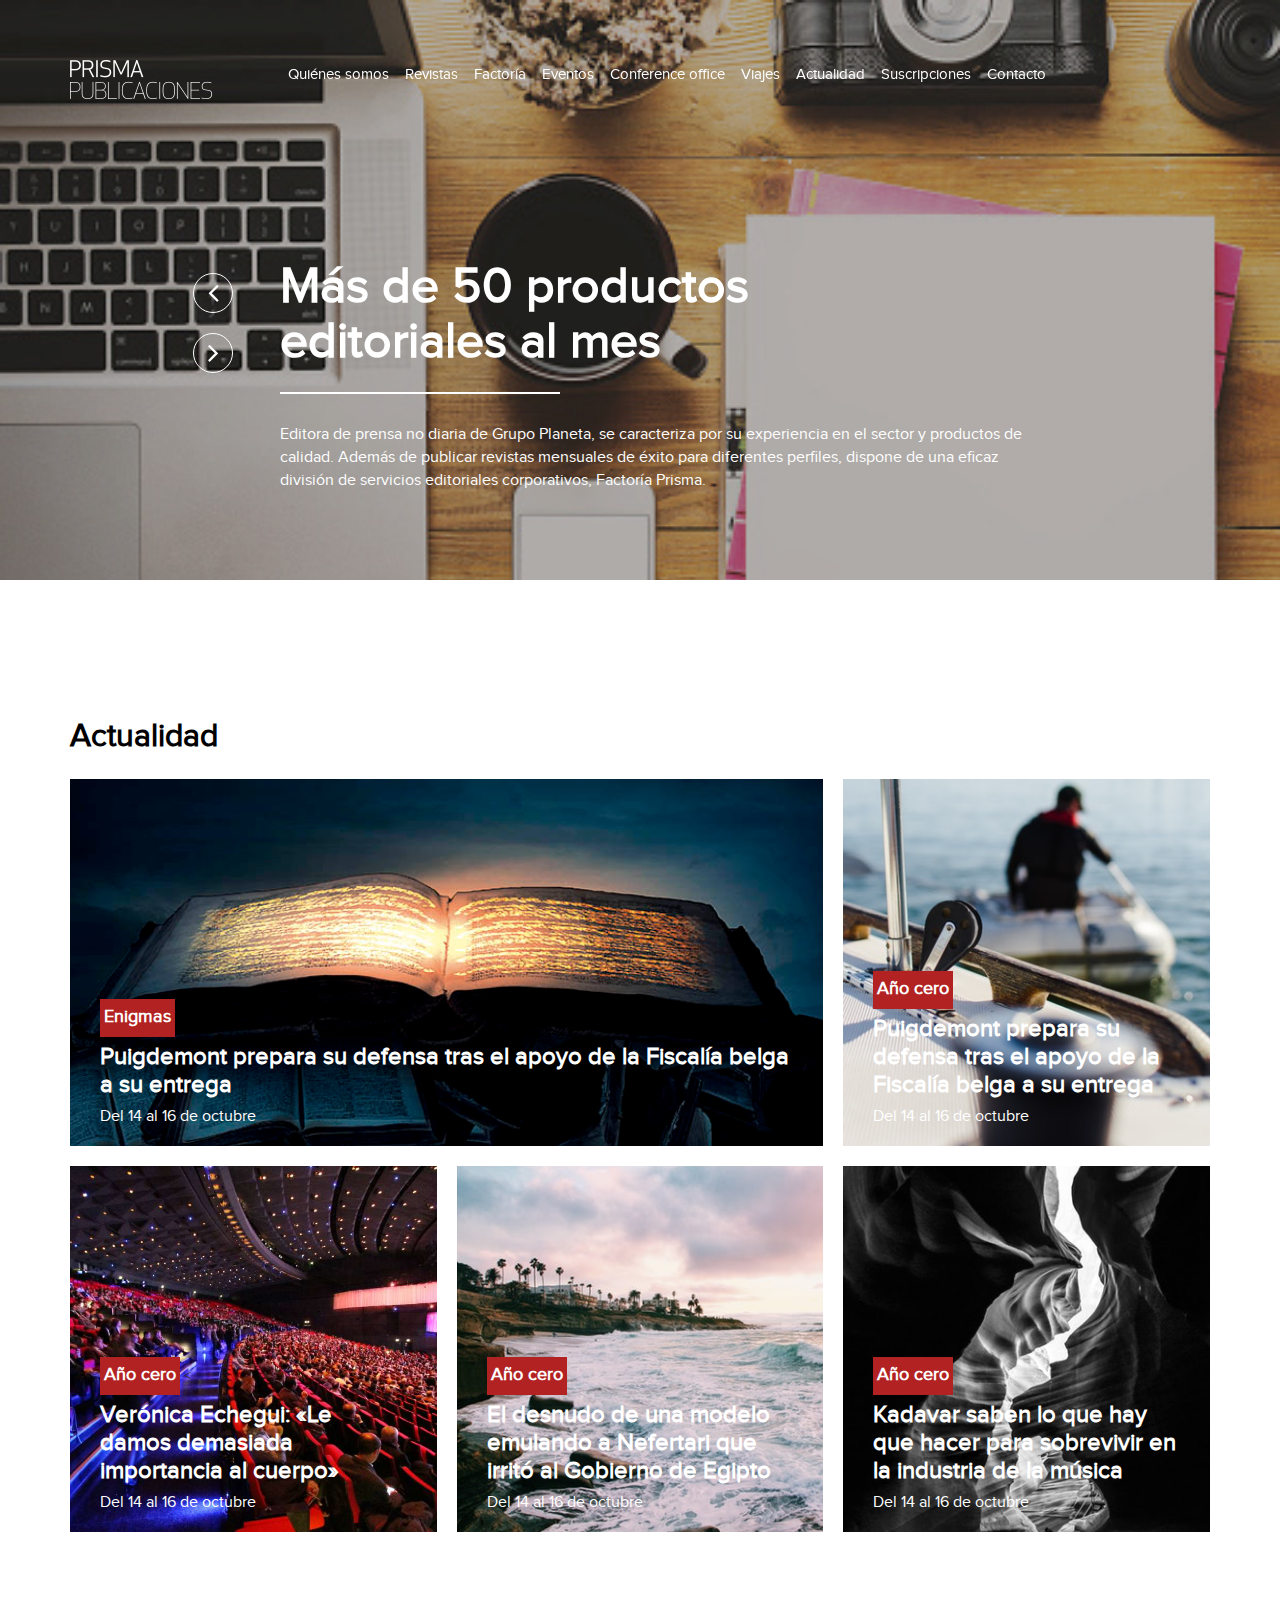
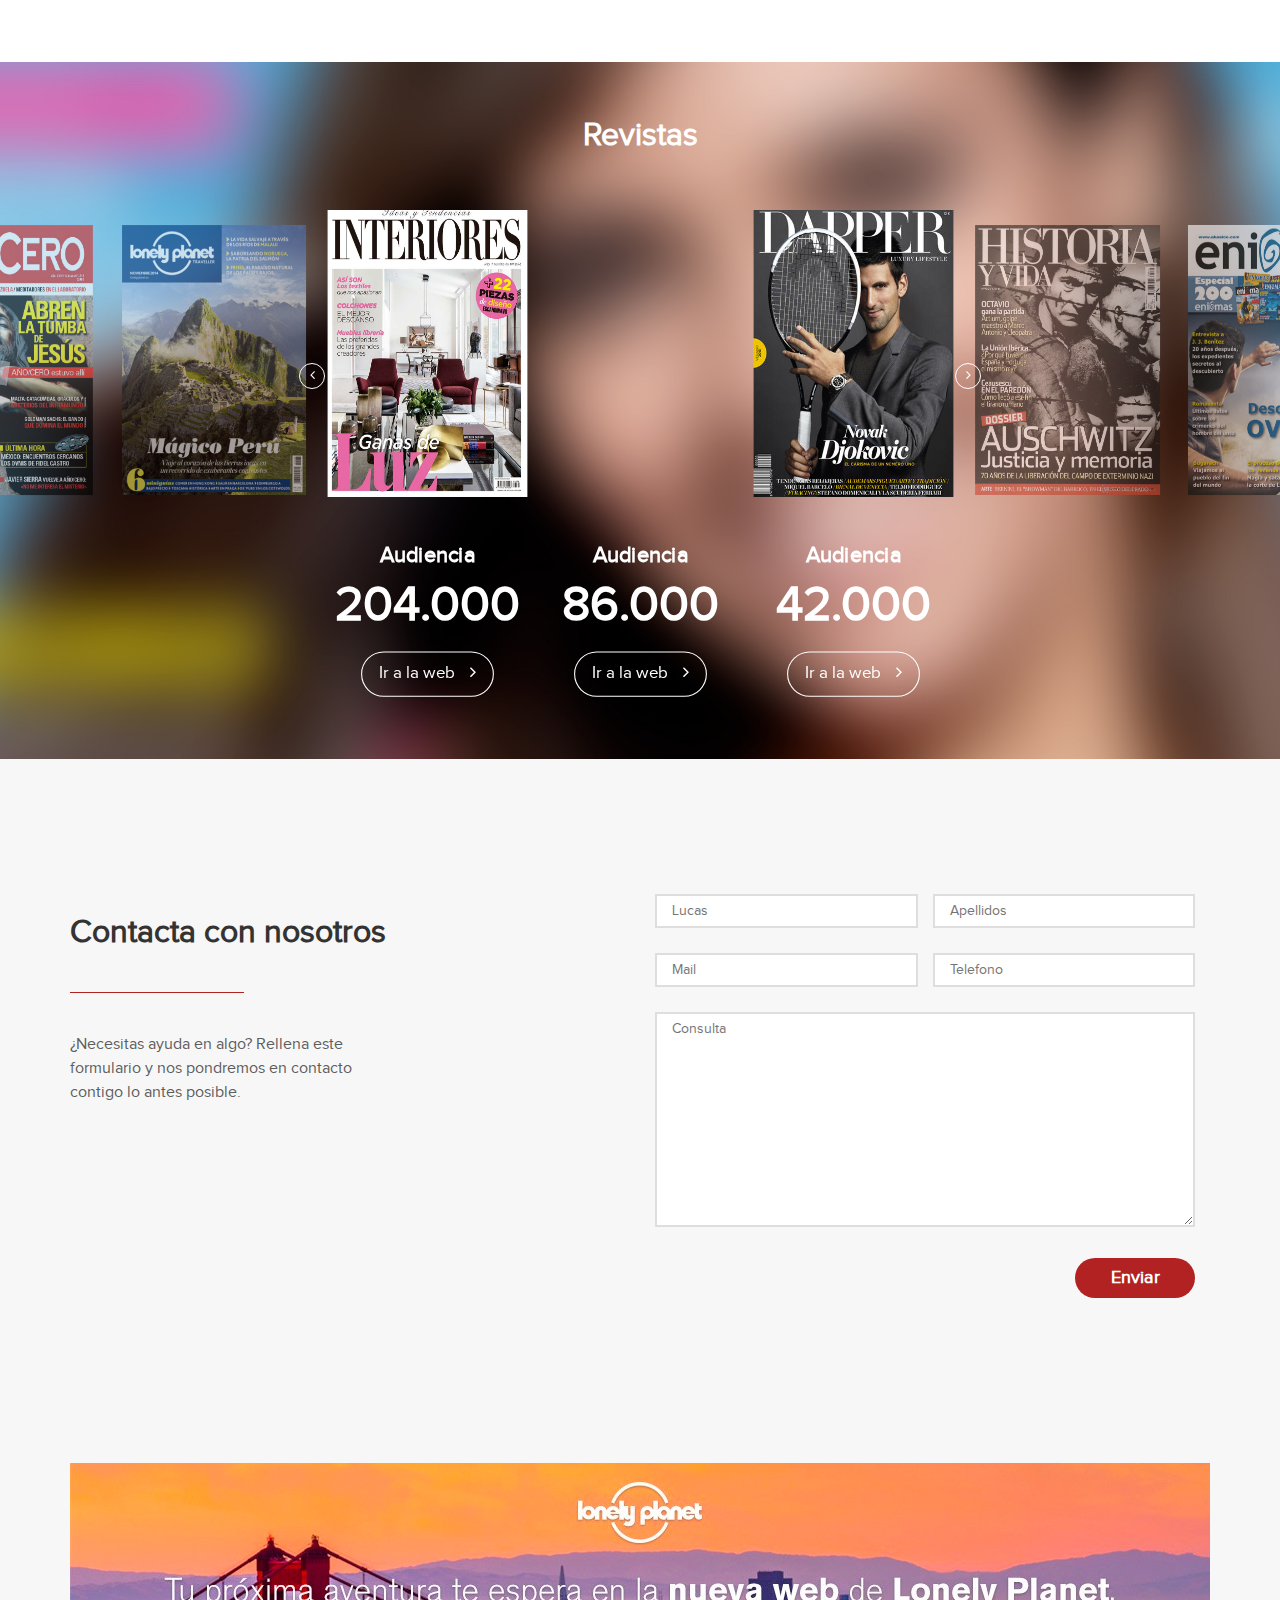
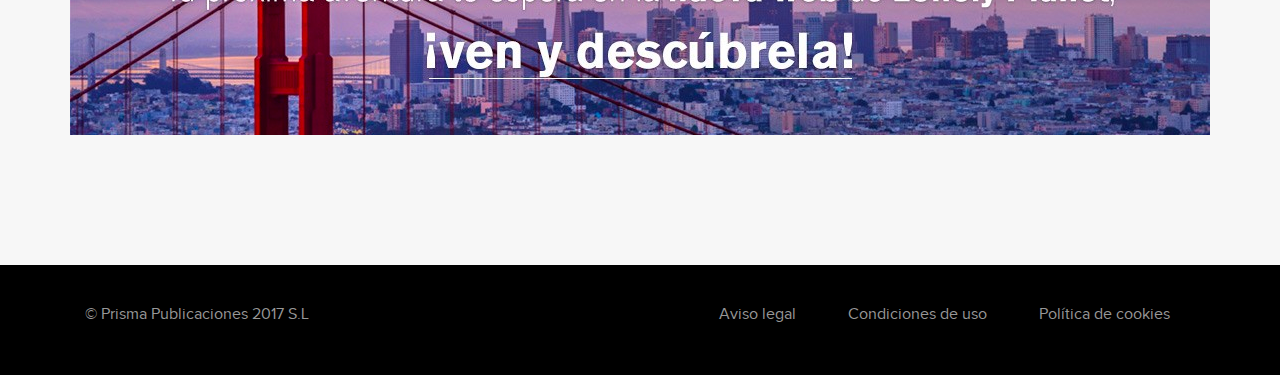
==== index.html @ 2d27e35c "github" ====
<!DOCTYPE html>
<html>
    <head>
        <meta charset="utf-8">
        <meta http-equiv="X-UA-Compatible" content="IE=edge">
        <meta name="viewport" content="width=device-width, initial-scale=1.0">
        <title>Prisma</title>
        <link rel="stylesheet" href="assets/css/bootstrap.css">
        <link rel="stylesheet" href="assets/css/bootstrap-theme.css">
        <link rel="stylesheet" href="assets/vendor/font-awesome/css/font-awesome.min.css">
        <link rel="stylesheet" href="assets/vendor/OwlCarousel/css/owl.theme.default.min.css">
        <link rel="stylesheet" href="assets/vendor/OwlCarousel/css/owl.carousel.min.css">
        <link rel="stylesheet" href="assets/css/style.css">
        <link rel="stylesheet" href="assets/css/custom.css">
        <link rel="stylesheet" href="assets/css/responsive.css">

        <script type="text/javascript" src="assets/js/jquery-3.2.1.min.js"></script>
        <script type="text/javascript" src="http://code.jquery.com/jquery-migrate-1.2.1.min.js"></script>
        <script type="text/javascript" src="assets/js/bootstrap.min.js"></script>
        <script type="text/javascript" src="assets/vendor/OwlCarousel/js/owl.carousel.min.js"></script>
        <script type="text/javascript" src="assets/js/custom.js"></script>
    </head>
    <body>
        <!-- MAIN CONTENT -->
        <div id="main">
            <div class="header header-home">
                <div class="container">
                    <div class="row">
                        <div class="col-sm-12 col-md-2 brand">
                            <a href="#"><img src="assets/images/logo.png"></a>
                            <div class="navbar-header">
                                <button type="button" class="navbar-toggle collapsed" data-toggle="collapse" data-target="#main-menu"  aria-expanded="false">
                                    <span class="icon-bar"></span>
                                    <span class="icon-bar"></span>
                                    <span class="icon-bar"></span>
                                </button>
                            </div>
                            <div class="clear"></div>
                        </div>
                        <div class="col-sm-12 col-md-9 main-menu">
                            <div class="collapse navbar-collapse" id="main-menu">
                                <ul class="nav navbar-nav">
                                    <li><a href="quienes.html">Quiénes somos</a></li>
                                    <li><a href="revistas.html">Revistas</a></li>
                                    <li><a href="factoria.html">Factoría</a></li>
                                    <li><a href="eventos.html">Eventos</a></li>
                                    <li><a href="conference.html">Conference office</a></li>
                                    <li><a href="viajes.html">Viajes</a></li>
                                    <li><a href="actualidad.html">Actualidad</a></li>
                                    <li><a href="suscripciones.html">Suscripciones</a></li>
                                    <li><a href="contacto.html">Contacto</a></li>                           
                                </ul>
                            </div>
                        </div>
                    </div>
                </div>

                <!-- // Slider Banner Home \\ -->
                <div class="slider-home owl-carousel owl-theme">
                    <div class="item">
                        <div class="sld-ctn" style="background: url('assets/images/home-bg.jpg'); background-size: cover;">
                            <div class="container">
                                <div class="sld-info col-sm-8 col-sm-offset-2 col-xs-10 col-xs-offset-2">
                                    <h1>Más de 50 productos<br />
                                        editoriales al mes</h1>
                                    <p>Editora de prensa no diaria de Grupo Planeta, se caracteriza por su experiencia en el sector y productos de calidad.  Además de publicar revistas mensuales de éxito para diferentes perfiles, dispone de una eficaz división de servicios editoriales corporativos, Factoría Prisma.</p>
                                </div>
                            </div>
                        </div>
                    </div>
                    <div class="item">
                        <div class="sld-ctn" style="background: url('assets/images/home-bg.jpg'); background-size: cover;">
                            <div class="container">
                                <div class="sld-info col-sm-8 col-sm-offset-2 col-xs-10 col-xs-offset-2">
                                    <h1>Más de 50 productos<br />
                                        editoriales al mes</h1>
                                    <p>Editora de prensa no diaria de Grupo Planeta, se caracteriza por su experiencia en el sector y productos de calidad.  Además de publicar revistas mensuales de éxito para diferentes perfiles, dispone de una eficaz división de servicios editoriales corporativos, Factoría Prisma.</p>
                                </div>
                            </div>
                        </div>
                    </div>
                </div>
                <!-- // Slider Carousel \\ -->

            </div>

            <div class="wrap home-temp">
                <!--// POST LIST \\-->
                <div class="post-new-section">
                    <div class="container">
                        <h3 class="title">Actualidad</h3>
                        <div class="post-lists row">
                            <div class="post-item item-first col-sm-8 col-xs-12">
                                <div class="post-bg" style="background-image: url('assets/images/home-new-01.png');">
                                    <div class="post-entry">
                                        <a href="#" class="p-cat">Enigmas</a>
                                        <a href="#" class="p-title">Puigdemont prepara su defensa tras el apoyo de la Fiscalía belga a su entrega</a>
                                        <p class="p-date">Del 14 al 16 de octubre</p>
                                    </div>
                                </div>
                            </div>
                            <div class="post-item col-sm-4 col-xs-12">
                                <div class="post-bg imgResize-1-1" style="background-image: url('assets/images/home-new-02.png');">
                                    <div class="post-entry">
                                        <a href="#" class="p-cat">Año cero</a>
                                        <a href="#" class="p-title">Puigdemont prepara su defensa tras el apoyo de la Fiscalía belga a su entrega</a>
                                        <p class="p-date">Del 14 al 16 de octubre</p>
                                    </div>
                                </div>
                            </div>
                            <div class="post-item col-sm-4 col-xs-12">
                                <div class="post-bg imgResize-1-1" style="background-image: url('assets/images/home-new-03.png');">
                                    <div class="post-entry">
                                        <a href="#" class="p-cat">Año cero</a>
                                        <<a href="#" class="p-title">Verónica Echegui: «Le damos demasiada importancia al cuerpo»</a>
                                        <p class="p-date">Del 14 al 16 de octubre</p>
                                    </div>
                                </div>
                            </div>
                            <div class="post-item col-sm-4 col-xs-12">
                                <div class="post-bg imgResize-1-1" style="background-image: url('assets/images/home-new-04.png');">
                                    <div class="post-entry">
                                        <a href="#" class="p-cat">Año cero</a>
                                        <a href="#" class="p-title">El desnudo de una modelo emulando a Nefertari que irritó al Gobierno de Egipto</a>
                                        <p class="p-date">Del 14 al 16 de octubre</p>
                                    </div>
                                </div>
                            </div>
                            <div class="post-item col-sm-4 col-xs-12">
                                <div class="post-bg imgResize-1-1" style="background-image: url('assets/images/home-new-05.png');">
                                    <div class="post-entry">
                                        <a href="#" class="p-cat">Año cero</a>
                                        <a href="#" class="p-title">Kadavar saben lo que hay que hacer para sobrevivir en la industria de la música</a>
                                        <p class="p-date">Del 14 al 16 de octubre</p>
                                    </div>
                                </div>
                            </div>
                        </div>
                    </div>
                </div>
                <!--// POST LIST \\-->

                <!--// JOURNALS SLIDER \\-->
                <div class="journals-section container-fluid">
                    <h3 class="title text-center">Revistas</h3>

                    <div class="row">
                        <!-- // Slider Carousel \\ -->
                        <div class="journals-slider owl-carousel owl-theme">
                            <div class="item">
                                <div class="item-box">
                                    <div class="journals-img">
                                        <img src="assets/images/journals-sl01.png" class="img-responsive" alt="" />
                                    </div>
                                    <div class="journals-info text-center">
                                        <p class="jo-name">Audiencia</p>
                                        <p class="jo-number">86.000</p>
                                        <a href="#" class="btn-round">Ir a la web <i class="fa fa-angle-right" aria-hidden="true"></i></a>
                                    </div>
                                </div>
                            </div>
                            <div class="item">
                                <div class="item-box">
                                    <div class="journals-img">
                                        <img src="assets/images/journals-sl02.png" class="img-responsive" alt="" />
                                    </div>
                                    <div class="journals-info text-center">
                                        <p class="jo-name">Audiencia</p>
                                        <p class="jo-number">42.000</p>
                                        <a href="#" class="btn-round">Ir a la web <i class="fa fa-angle-right" aria-hidden="true"></i></a>
                                    </div>
                                </div>
                            </div>
                            <div class="item">
                                <div class="item-box">
                                    <div class="journals-img">
                                        <img src="assets/images/journals-sl03.png" class="img-responsive" alt="" />
                                    </div>
                                    <div class="journals-info text-center">
                                        <p class="jo-name">Audiencia</p>
                                        <p class="jo-number">204.000</p>
                                        <a href="#" class="btn-round">Ir a la web <i class="fa fa-angle-right" aria-hidden="true"></i></a>
                                    </div>
                                </div>
                            </div>
                            <div class="item">
                                <div class="item-box">
                                    <div class="journals-img">
                                        <img src="assets/images/journals-sl04.png" class="img-responsive" alt="" />
                                    </div>
                                    <div class="journals-info text-center">
                                        <p class="jo-name">Audiencia</p>
                                        <p class="jo-number">84.000</p>
                                        <a href="#" class="btn-round">Ir a la web <i class="fa fa-angle-right" aria-hidden="true"></i></a>
                                    </div>
                                </div>
                            </div>
                            <div class="item">
                                <div class="item-box">
                                    <div class="journals-img">
                                        <img src="assets/images/journals-sl05.png" class="img-responsive" alt="" />
                                    </div>
                                    <div class="journals-info text-center">
                                        <p class="jo-name">Audiencia</p>
                                        <p class="jo-number">22.030</p>
                                        <a href="#" class="btn-round">Ir a la web <i class="fa fa-angle-right" aria-hidden="true"></i></a>
                                    </div>
                                </div>
                            </div>
                            <div class="item">
                                <div class="item-box">
                                    <div class="journals-img">
                                        <img src="assets/images/journals-sl06.png" class="img-responsive" alt="" />
                                    </div>
                                    <div class="journals-info text-center">
                                        <p class="jo-name">Audiencia</p>
                                        <p class="jo-number">204.000</p>
                                        <a href="#" class="btn-round">Ir a la web <i class="fa fa-angle-right" aria-hidden="true"></i></a>
                                    </div>
                                </div>
                            </div>
                            <div class="item">
                                <div class="item-box">
                                    <div class="journals-img">
                                        <img src="assets/images/journals-sl07.png" class="img-responsive" alt="" />
                                    </div>
                                    <div class="journals-info text-center">
                                        <p class="jo-name">Audiencia</p>
                                        <p class="jo-number">204.000</p>
                                        <a href="#" class="btn-round">Ir a la web <i class="fa fa-angle-right" aria-hidden="true"></i></a>
                                    </div>
                                </div>
                            </div>
                        </div>
                        <!-- // Slider Carousel \\ -->
                    </div>

                </div>
            </div>

            <div class="footer">
                <div class="container">
                    <div class="row">
                        <div class="col-md-6 footer-content">
                            <h1>Contacta con nosotros</h1>
                            <p>¿Necesitas ayuda en algo? Rellena este formulario y nos pondremos en contacto contigo lo antes posible.</p>
                        </div>
                        <div class="col-md-6 footer-form">
                            <form>
                                <div class="row">
                                    <div class="col-xs-12 col-md-6">
                                        <input type="text" placeholder="Lucas" value="">
                                    </div>
                                    <div class="col-xs-12 col-md-6">
                                        <input type="text" placeholder="Apellidos" value="">
                                    </div>
                                    <div class="col-xs-12 col-md-6">
                                        <input type="text" placeholder="Mail" value="">
                                    </div>
                                    <div class="col-xs-12 col-md-6">
                                        <input type="text" placeholder="Telefono" value="">
                                    </div>
                                    <div class="col-xs-12">
                                        <textarea placeholder="Consulta"></textarea>
                                    </div>
                                    <input type="submit" value="Enviar" />
                                </div>
                            </form>
                        </div>
                        <div class="col-xs-12 ads">
                            <img src="assets/images/footer-ads.png" alt="">
                        </div>
                    </div>
                </div>
                <div class="container-fluid footer-text">
                    <div class="container">
                        <div>
                            <div class="col-md-6 col-md-push-6 footer-link">
                                <ul>
                                    <li><a href="#">Aviso legal</a></li>       
                                    <li><a href="#">Condiciones de uso</a></li>   
                                    <li><a href="#">Política de cookies</a></li>
                                </ul>
                            </div>
                            <div class="col-md-6 col-md-pull-6 copyright">
                                <p>© Prisma Publicaciones 2017 S.L </p>
                            </div>
                        </div>
                    </div>
                </div>
            </div>
        </div>
    </body>
</html>
---- assets/css/style.css ----
@font-face {
    font-family: 'proxima_novaregular';
    src: url('../fonts/ProximaNova/proximanova-regular-webfont.eot');
    src: url('../fonts/ProximaNova/proximanova-regular-webfont.eot?#iefix') format('embedded-opentype'),
         url('../fonts/ProximaNova/proximanova-regular-webfont.woff2') format('woff2'),
         url('../fonts/ProximaNova/proximanova-regular-webfont.woff') format('woff'),
         url('../fonts/ProximaNova/proximanova-regular-webfont.ttf') format('truetype'),
         url('../fonts/ProximaNova/proximanova-regular-webfont.svg#proxima_novaregular') format('svg');
    font-weight: normal;
    font-style: normal;
}

body {
    font-family: "proxima_novaregular"; 
}
.clear {
    clear: both;
}


/*** HEADER ***/
.header {
    height: 580px;
    padding-top: 60px;
}

.header .brand a {
    float: left;
}
.header .navbar-header {
    float: right;
    margin-top: -10px;
}
.header .navbar-nav li {
    font-size: 15px;
    line-height: 19px;
}

.header .navbar-nav li a {
    text-shadow: none;
    margin: 5px 8px;
    padding: 0;
    color: #FFFFFF;
}

.navbar-toggle .icon-bar {
    display: block;
    width: 35px;
    height: 2px;
    border-radius: 1px;
    background: #fff;
}

.navbar-toggle .icon-bar:nth-child(2) {
    width: 30px;
} 

.navbar-toggle .icon-bar + .icon-bar {
    margin-top: 10px;
}

.header .navbar-nav li a:hover, .header .navbar-nav li.active a {
    background: none;
    border-bottom: 3px solid #ffffff;
}
.header .page-title h1 {
    color: #FFFFFF; 
    font-size: 50px;    
    font-weight: bold;  
    line-height: 84px;
    margin-top: 200px;
}

.main-contain {
    margin-bottom: 200px;
    background: #fff;
}
.page-intro {
    margin-top: -170px;
    background: #fff;
    padding-top: 80px;
}

.page-body .section-content h2 {
    color: #000000; 
    font-size: 32px;    
    font-weight: bold;  
    line-height: 38px;
}

.page-body .section-content {
    width: 400px;
    padding-top: 160px;
    margin-left: 100px;
}

.page-body .section-content.section-left {
    float: right;
    margin-right: 100px;
}

.page-body .section-content h2:after {
    display: block;
    content:"";
    width: 175px;
    height: 2px;
    background: #B22222;
    margin: 30px 0;
}

.page-body .section-content p {
    color: #5D5D5D; 
    font-size: 16px;    
    line-height: 24px;
}

.page-body .section-content a {
    height: 40px;   
    width: 125px;   
    border-radius: 20px;    
    background-color: #B22222;
    display: block;
    text-align: center;
    color: #FFFFFF; 
    font-size: 18px;    
    font-weight: bold;  
    line-height: 22px;
    padding: 10px;
    margin-top: 40px;
}

.hightline {
    color: #000000; 
    font-size: 22px;    
    font-weight: bold;  
    line-height: 30px;
}

.hightline:after {
    display: block;
    content: "";
    width: 270px;
    height: 2px;
    background: #B22222;
    margin-top: 40px;
}

.plan {
    color: #5D5D5D; 
    font-size: 16px;    
    line-height: 24px;
}


/*** QUIENES PAGE ***/

.quienes-temp .page-body .section-image img{
    width: 100%;
    height: 600px;
}

.quienes-temp .somos > .row {
    background-color: #F7F7F7;
}

.quienes-temp .somos h1 {
    margin-bottom: 40px;
    margin-top: 100px;
}

.quienes-temp .somos .somos-item {
    margin-bottom: 20px;
}

.quienes-temp .somos .somos-item img {
    width: 280px;
    height: 280px;
    object-fit: cover;
    display: block;
    margin: 0 auto;
}

.quienes-temp .somos .somos-item .item-content {
    width: 95%;
    background: #fff;
    margin-top: -50px;
    position: relative;
    z-index: 1;
    padding: 15px 20px;
}

.quienes-temp .somos .somos-item .item-name {
    font-size: 18px;    
    font-weight: bold;  
    line-height: 32px;
}

.quienes-temp .somos .somos-item .item-name:after {
    display: block;
    content: "";
    width: 50px;
    height: 2px;
    background: #B22222;
    margin: 15px 0;
}

.quienes-temp .contact {
    padding-bottom: 120px;
}

.quienes-temp .contact h1 {
    margin-bottom: 40px;
    margin-top: 100px;
}

.quienes-temp .contact #map iframe {
    width: 100% !important;
    height: 490px !important;
    object-fit: over;
}

.quienes-temp .contact .contact-content {
    width: 350px;
    margin-top: 40px;
    font-size: 22px;    
    line-height: 26px;
}

.quienes-temp .contact .contact-content i {
    font-size: 27px;
    width: 22px;
    height: 28px;
    color: #B22222;
    position: absolute;
    left: 22px;
}

.quienes-temp .contact .contact-content p {
    margin-left: 28px;
}


/*** REVISTAS PAGE ***/
.revistas-temp .section-item {
    height: 530px;
}

.revistas-temp .page-body {
    padding-bottom: 120px;
}
.revistas-temp .section-image img {
    width: 70%;
    height: auto;
    -ms-transform: rotate(-6deg); /* IE 9 */
    -webkit-transform: rotate(-6deg); /* Safari 3-8 */
    transform: rotate(-6deg);
    float: right;
    margin-right: 100px;
    margin-top: -20px;
}
.revistas-temp .first .section-image img {
    margin-top: 65px;
}
.revistas-temp .color-block {
    background-color: #F7F7F7;
}
.revistas-temp .color-block .section-item .section-image img {
    -ms-transform: rotate(6deg); /* IE 9 */
    -webkit-transform: rotate(6deg); /* Safari 3-8 */
    transform: rotate(6deg);
    float: left;
    margin-left: 100px;
    margin-top: -20px;
}
.revistas-temp .page-body .section-content {
    padding-top: 100px;
    margin-left: 80px;
}
.revistas-temp .page-body .section-content.section-left {
    margin-right: 30px;
}

/*** FACTORIA *****/
.factoria-temp .plan p {
    margin-bottom: 45px;
}

.factoria-temp .plan h3 {
    color: #000000; 
    font-size: 16px;    
    font-weight: bold;  
    line-height: 24px;
}

.factoria-temp .page-content {
    background-color: #F7F7F7;
    padding-bottom: 50px;
    margin-top: 50px;
}

.factoria-temp .page-content .page-body h2 {
    color: #000000; 
    font-size: 32px;    
    font-weight: bold;  
    line-height: 38px;
    width: 500px;
}

.main-contain .logo-item > div {
    margin-bottom: 30px;
}

.main-contain .logo-item div div {
    background: #fff;
    height: 100%;
    text-align: center;
}

.helper {
    display: inline-block;
    height: 100%;
    vertical-align: middle;
}
.main-contain .logo-item img {
    width: 70%;
    vertical-align: middle;
}

.factoria-temp .actualidad {
    padding-top: 50px;
}

.factoria-temp .actualidad h2 {
    margin: 0 0 20px 10px;
}

.factoria-content h1 {
    color: #000000; 
    font-size: 32px;    
    font-weight: bold;  
    line-height: 38px;
}

.factoria-content p {
    margin: 30px 0;
    color: #5D5D5D; 
    font-size: 16px;    
    line-height: 24px;
}

.factoria-content p span {
    display: block;
    color: #000000;
    font-size: 16px;    
    font-weight: bold;  
    line-height: 24px;
    padding-bottom: 10px;
}
.factoria-content ul li {
    color: #5D5D5D; 
    font-size: 16px;    
    line-height: 24px;
}
.factoria-content img {
    width: 100%;
}
.factoria-temp .post-new-section {
    padding-bottom: 0;
}
/*** FOOTER ***/
.footer {
    padding-top: 135px;
    background-color: #F7F7F7;
}

.home-temp .footer {
    margin-top: 0;
}

.footer-content h1 {
    font-size: 32px;    
    font-weight: bold;  
    line-height: 38px;
}

.footer-content h1:after {
    content: "";
    display: block;
    margin: 40px 0;
    height: 1px;    
    width: 174px;   
    background: #B22222;
}

.footer-content p {
    width: 330px;
    color: #5D5D5D;   
    font-size: 16px;    
    line-height: 24px;
}

.footer-form div div:nth-child(2n) {
    padding-left: 0;
    padding-right: 30px;
}

.footer-form div div:nth-child(5) {
    padding-right: 30px;
}

.footer-form input {
    width: 100%;
    padding: 5px 15px;
    margin-bottom: 25px;
    border: 2px solid #DEDEDE;
}

.footer-form textarea {
    width: 100%;
    padding: 5px 15px;
    margin-bottom: 25px;
    height: 215px;
    border: 2px solid #DEDEDE;
}

.footer-form input:focus, .footer-form textarea:focus {
    outline: none !important;
    border: 2px solid #B22222;
}

.footer-form input[type="submit"] {
    height: 40px;   
    width: 120px;   
    border-radius: 20px;    
    background-color: #B22222;
    color: #FFFFFF;     
    font-size: 18px;    
    font-weight: bold;  
    line-height: 22px;  
    text-align: center;
    border: none;
    float: right;
    margin-right: 30px;
}

.footer .ads {
    margin-top: 140px;
    margin-bottom: 130px;
}

.footer .ads img {
    width: 100%;
    height: auto;
}

.footer-text {
    background-color: #000000;
    padding: 40px 0;
}

.footer-text .copyright {
    color: #979797;   
    font-size: 16px;    
    line-height: 19px;
}

.footer-link ul li {
    display: inline-block;
    list-style-type: none;
}

.footer-link ul li a {
    color: #979797; 
    font-size: 16px;    
    line-height: 19px;
    padding: 0 24px;
}
---- assets/css/custom.css ----
a {
    -webkit-transition: ease 0.4s all;
    -moz-transition: ease 0.4s all;
    -ms-transition: ease 0.4s all;
    -o-transition: ease 0.4s all;
    transition: ease 0.4s all;
}
a:hover {
    text-decoration: none;
}
.btn-round {
    color: #fff;
    font-size: 16px;
    line-height: 20px;
    padding: 10px 15px;
    border: 1px solid #fff;
    border-radius: 25px;
    display: inline-block;
    margin-bottom: 10px;
    -webkit-transition: ease 0.4s all;
    -moz-transition: ease 0.4s all;
    -ms-transition: ease 0.4s all;
    -o-transition: ease 0.4s all;
    transition: ease 0.4s all;
}
.btn-round i {
    padding-left: 10px;
}
.btn-round:hover {
    background-color: #fff;
    color: #000;
    text-decoration: none;
}
.btn-round.red {
    background-color: #b22222;
    border-color: #b22222;
    color: #fff;
}
.btn-round.red:hover {
    opacity: 0.8
}

.flex-center-colum {
    display: flex;
    align-items: center;
    justify-content: center;
}
.flex-left-center-colum {
    display: flex;
    align-items: center;
}
.flex-right-center-colum {
    display: flex;
    align-items: center;
    justify-content: flex-end;
}
.flex-top-center-colum {
    display: flex;
    align-items: flex-start;
    justify-content: center;
}
.flex-wrap-center-colum {
    display: flex;
    justify-content: center;
    flex-wrap: wrap;
}
.flex-container {
    display: flex;
    flex-flow: row wrap;
    justify-content: space-around;
}

/* owlCarousel */
.owl-item {
    opacity: .6;
}
.owl-item .item-box {
    margin: 10px;
    padding: 2%;
}
.owl-item.center,
.owl-item.prevslide,
.owl-item.nextslide {
    display: block;
    max-width: 10% !important;
    max-height:20% !important;
    -webkit-transform: scale(1.08);
    -moz-transform: scale(1.08);
    -ms-transform: scale(1.08);
    -o-transform: scale(1.08);
    transform: scale(1.08);
    opacity: 1;
}
.owl-item .journals-img img {
    min-height: 270px;
}
.owl-item .journals-info {
    display: none;
    color: #fff;
}
.owl-item.center .journals-info,
.owl-item.prevslide .journals-info,
.owl-item.nextslide .journals-info {
    display: inline-block;
    width: 100%;
    margin-top: 40px;
    text-align: center;
}
.owl-item .journals-info .jo-name {
    font-size: 20px;
    font-weight: 700;
    margin: 0;
}
.owl-item .journals-info .jo-number {
    font-size: 45px;
    font-weight: 700;
}
.owl-item .journals-info .btn-round {
    color: #fff;
    font-size: 16px;
    line-height: 20px;
    padding: 10px 15px;
    border: 1px solid #fff;
    border-radius: 25px;
    display: inline-block;
    margin-bottom: 10px;
}
.owl-item .journals-info .btn-round i {
    padding-left: 10px;
}
.owl-item .journals-info .btn-round:hover {
    background-color: #fff;
    color: #000;
    text-decoration: none;
}
.journals-slider .owl-nav .owl-prev,
.journals-slider .owl-nav .owl-next {
    width: 26px;
    height: 26px;
    border-radius: 50%;
    background-color: transparent;
    border: 1px solid #fff;
    color: #fff;
    padding: 2px 0px 0px 1px;
}
.journals-slider .owl-nav {
    position: absolute;
    margin: 0;
    top: 30%;
    width: 100%
}
.journals-slider .owl-nav .owl-prev {
    position: absolute;
    left: 23%
}
.journals-slider .owl-nav .owl-next {
    position: absolute;
    right: 23%
}

/* Home Page */
.header-home .container {
    position: relative;
    z-index: 99;
}
.slider-home {
    position: absolute;
    top: 0;
    z-index: 9;
}
.slider-home .owl-item {
    opacity: 1;
}
.slider-home .sld-ctn {
    display: flex;
    height: 580px;
}
.slider-home .sld-ctn .sld-info {
    position: absolute;
    bottom: 87px;
    color: #fff;
}
.slider-home .sld-ctn .sld-info h1 {
    font-size: 50px;
    font-weight: bold;
    padding: 0 0 24px 0;
    margin: 0 0 30px 0;
    position: relative;
}
.slider-home .sld-ctn .sld-info h1:after {
    position: absolute;
    content: "";
    left: 0;
    bottom: 0;
    height: 2px;
    width: 280px;
    background-color: #fff;
}
.slider-home .sld-ctn .sld-info p {
    font-size: 16px;
    margin: 0;
}
.slider-home .owl-nav {
    position: absolute;
    bottom: 34%;
    left: 15%;
    margin: 0;
    width: 42px;
}
.slider-home .owl-nav .owl-prev,
.slider-home .owl-nav .owl-next {
    width: 40px;
    height: 40px;
    border-radius: 50%;
    background-color: transparent;
    border: 1px solid #fff;
    color: #fff;
    padding: 2px 0px 0px 1px;
    margin: 10px 0;
}
.slider-home .owl-nav .btn-nav {
    display: flex;
    height: 100%;
    align-items: center;
    justify-content: center;
}
.slider-home .owl-nav .btn-nav i {
    font-size: 30px;
    line-height: 0.6;
    margin-top: -3px;
}

.post-new-section {
    padding-top: 13rem;
    padding-bottom: 11rem;
}
.post-new-section h3.title {
    font-size: 32px;
    font-weight: 700;
    color: #000000;
    line-height: 54px;
    margin: 0 0 15px;
}
.post-new-section .post-lists {
    margin-left: -10px;
    margin-right: -10px
}
.post-new-section .post-lists .post-item {
    padding-left: 10px;
    padding-right: 10px;
    margin-bottom: 20px;
}
.post-new-section .post-item .post-bg {
    position: relative;
    background-position: center;
    background-repeat: no-repeat;
    background-size: cover;
}
.post-new-section .post-item .post-bg .post-entry {
    position: absolute;
    padding: 20px 30px;
    bottom: 0;
}
.post-new-section .post-item .post-bg .post-entry .p-cat {
    background-color: #b22222;
    padding: 7px 4px 9px;
    font-weight: 700;
    font-size: 18px;
    line-height: 22px;
    color: #fff;
    display: inline-block;
    margin-bottom: 6px;
}
.post-new-section .post-item .post-bg .post-entry .p-cat:hover {
    background: #ea4335;
    text-decoration: none;
}
.post-new-section .post-item .post-bg .post-entry .p-title {
    color: #fff;
    font-size: 24px;
    font-weight: 700;
    line-height: 28px;
    margin-bottom: 8px;
    display: inline-block;
    width: 100%;
}
.post-new-section .post-item .post-bg .post-entry .p-title:hover {
    text-decoration: underline;
}
.post-new-section .post-item .post-bg .post-entry .p-date {
    color: #fff;
    font-size: 16px;
    line-height: 19px;
    margin: 0;
}

.journals-section {
    background-image: url('../images/journals-bg.png');
    background-position: center;
    background-repeat: no-repeat;
    background-size: cover;
    padding-top: 55px;
    padding-bottom: 55px;
}
.journals-section .title {
    color: #fff;
    font-size: 32px;
    font-weight: 700;
    line-height: 38px;
    margin: 0 0 55px;
}

/* Page Revistas Interior */
.page-revistas-interior .header {
    height: auto;
}
.page-revistas-interior .revistas-slider {
    padding: 110px 0 50px;
}
.page-revistas-interior .footer {
    margin-top: 0;
}
.revistas-slider.owl-item {
    display: none;
}
.revistas-slider.owl-item.center .journals-info {
    display: flex;
    align-items: center;
    justify-content: center;

}
.revistas-slider .journals-info a {
    margin-bottom: 10px;
    display: inline-block;
    color: #fff;
}
.revistas-slider .journals-info a:hover {
    color: #337ab7
}
.revistas-slider .journals-info a .fa-stack {
    font-size: 15px;
}
.revistas-slider .journals-info a.btn-round {
    font-size: 12px;
    padding: 6px 10px;
    margin: 0;
    line-height: 1.2;
}

.revistas-slider .owl-nav {
    position: absolute;
    margin: 0;
    top: 48%;
    width: 100%
}
.revistas-slider .owl-nav .owl-prev,
.revistas-slider .owl-nav .owl-next {
    width: 26px;
    height: 26px;
    border-radius: 50%;
    background-color: transparent;
    border: 1px solid #fff;
    color: #fff;
    padding: 2px 0px 0px 1px;
}
.revistas-slider .owl-nav .owl-prev {
    position: absolute;
    left: 39%
}
.revistas-slider .owl-nav .owl-next {
    position: absolute;
    right: 39%
}

.revistas-interior-content {
    padding-top: 110px;
    padding-bottom: 140px;
    background-color: #fff;
    color: #5d5d5d;
    font-size: 16px;
}
.revistas-interior-content .revi-ct-left .revi-name {
    position: relative;
    color: #000000;
    font-size: 22px;
    font-weight: 700;
    line-height: 26px;
    padding-top: 15px;
    padding-bottom: 20px;
    margin-bottom: 10px;
}
.revistas-interior-content .revi-ct-left .revi-name:after {
    position: absolute;
    content: "";
    bottom: 0;
    left: 0;
    width: 80px;
    height: 2px;
    background-color: #b22222;
}
.revistas-interior-content .revi-ct-left .revi-position {
    font-size: 16px;
    line-height: 24px;
}
.revistas-interior-content .revi-ct-right .title {
    font-size: 50px;
    font-weight: 700;
    color: #000;
    line-height: 1;
    margin: 0;
}
.revistas-interior-content .revi-ct-right .sub-title {
    font-size: 22px;
    color: #000;
}
.revistas-interior-content .revi-ct-right .ctn p{
    font-size: 16px;
}
.revistas-interior-content .revi-ct-right .revi-content {
    margin-bottom: 20px;
}
.revistas-interior-content .revi-lists {
    margin-bottom: 60px;
}
.revistas-interior-content .revi-lists .lists-title {
    color: #000;
    font-weight: 700;
}
.revistas-interior-content .revi-lists a {
    color: #ac1c13;
    text-decoration: underline;
}
.revistas-interior-content .revi-lists a:hover {
    color: #337ab7;
}
.revistas-interior-content .revi-tab {
    padding-bottom: 35px;
    margin-bottom: 32px;
    border-bottom: 1px solid #979797
}
.revistas-interior-content .revi-tab .btn-round {
    color: #5d5d5d;
    font-weight: 700;
    border-color: #5d5d5d;
    margin-right: 20px;
}

.revistas-interior-content .revi-tab .btn-round:last-of-type {
    margin-right: 0;
}
.revistas-interior-content .revi-tab .btn-round:hover {
    background-color: #b22222;
    border-color: #b22222;
    color: #fff;
    opacity: 0.8
}
.revistas-interior-content .revi-files-attach .flie {
    display: inline-block;
    margin-right: 20px;
}
.revistas-interior-content .revi-files-attach .flie:last-of-type {
    margin: 0;
}
.revistas-interior-content .revi-files-attach .flie a {
    display: flex;
    align-items: center;
    color: #5d5d5d;
    font-weight: 700;
}
.revistas-interior-content .revi-files-attach .flie a:hover {
    color: #b22222
}
.revistas-interior-content .revi-files-attach .flie a:hover span {
    text-decoration: underline;
}
.revistas-interior-content .revi-files-attach .flie a i {
    font-size: 30px;
}
.revistas-interior-content .revi-files-attach .flie a span {
    margin: 0 0 0 15px;
}
.revistas-statistics {
    background-image: url('../images/revistas-statistics-bg.jpg');
    background-position: center;
    background-repeat: no-repeat;
    background-size: cover;
    padding-top: 130px;
}
.revistas-statistics .revi-statistics-box {
    color: #fff;
    margin-bottom: 120px;
}
.revistas-statistics .revi-statistics-box .title {
    display: inline-block;
    font-size: 20px;
    font-weight: bold;
    margin: 0;
    padding-top: 10px;
    border-top: 1px solid #fff;
    width: auto;
    min-width: 177px;
}
.revistas-statistics .revi-statistics-box .number {
    font-size: 55px;
    font-weight: bold;
    margin: 0;
}
.revistas-statistics .revi-statistics-box .small {
    font-size: 16px;
    margin: 0;
}

/* Page Eventos */
.eventos-temp .page-content {
    background-color: #F7F7F7;
    margin-top: 50px;
}
.eventos-temp .plan p {
    margin-bottom: 45px;
}

.eventos-temp .plan h3 {
    color: #000000; 
    font-size: 16px;    
    font-weight: bold;  
    line-height: 24px;
}
.eventos-temp .page-content {
    background-color: #F7F7F7;
    padding-bottom: 50px;
    margin-top: 50px;
}
.eventos-temp .page-content .page-body h2 {
    color: #000000; 
    font-size: 32px;    
    font-weight: bold;  
    line-height: 38px;
    width: 500px;
}
.eventos-content {
    padding-top: 100px;
    padding-bottom: 100px;
}
.eventos-content .eventos-ports {
    padding-top: 95px;
}
.eventos-content .eventos-filter {
    margin: 0 15px;
    color: #000000;    
}
.eventos-content .eventos-filter label {
    font-size: 16px;
    font-weight: bold;
    margin: 0;
}
.eventos-content .eventos-filter select.form-control {
    margin-left: 25px;
    border-radius: 0;
    font-size: 16px;
    min-width: 237px;
}
.eventos-content .eventos-filter .btn-round {
    margin: 0 0 0 25px;
    background-color: transparent;
    color: #5d5d5d;
    border-color: #5d5d5d;
    padding: 6px 10px;
}
.eventos-content .eventos-filter .btn-round:hover {
    background-color: #b22222;
    border-color: #b22222;
    color: #fff;
}
.eventos-content .eventos-ports .col-sm-4 {
    padding:0 10px 20px;
}
.eventos-content .eventos-ports .post-ctn {
    background-color: #fff;
    border: 1px solid #dedede;
    height: 100%;
}
.eventos-content .eventos-ports .post-ctn img {
    height: 200px;
    width: 100%;
}
.eventos-content .eventos-ports .post-ctn .eve-txt {
    position: relative;
    padding: 25px;
}
.eventos-content .eventos-ports .post-ctn .eve-cat {
    margin: 0;
    width: auto;
    background-color: #b22222;
    color: #fff;
    font-weight: 700;
    display: inline-block;
    padding: 7px;
    position: absolute;
    top: -20px;
    left: 25px;
    line-height: 19px;
}
.eventos-content .eventos-ports .post-ctn .eve-cat i {
    padding-right: 5px;
    font-size: 20px;
}
.eventos-content .eventos-ports .post-ctn .eve-title {
    font-size: 22px;
    font-weight: 700;
    color: #000;
    line-height: 28px;
    margin: 15px 0 30px;
}
.eventos-content .eventos-ports .post-ctn .eve-date {
    color: #a0111a;
    font-size: 16px;
    line-height: 19px;
}
.eventos-content .eventos-ports .post-ctn .eve-date i {
    padding-right: 10px;
}
.eventos-content .eventos-ports .btn-load-more-ajax {
    padding-top: 75px; 
}
.eventos-temp .actualidad {
    padding-top: 50px;
}

.eventos-temp .actualidad h2 {
    margin: 0 0 20px 10px;
}
---- assets/css/responsive.css ----
/*
Build responsive
Author: Ryan (Lynh) Nguyen
*/

@media screen and (min-width: 768px) {

}

@media screen and (min-width: 992px) {

}

@media screen and (min-width: 1024px) {

}

@media screen and (min-width: 1440px) {

}
@media screen and (min-width: 1920px) {

}

@media screen and (max-width: 1199px) {
    .revistas-slider .owl-nav .owl-prev {
        left: 34%;
    }
    .revistas-slider .owl-nav .owl-next {
        right: 34%;
    }
}
@media screen and (max-width: 1092px) {

}

@media screen and (max-width: 1023px) {

}
@media screen and (min-width: 768px) and (max-width: 1023px) {
    .post-new-section .post-item .post-bg .post-entry .p-title {
        font-size: 17px;
    }
    .post-new-section .post-item .post-bg .post-entry {
        padding: 5px 10px;
    }
}
@media screen and (min-width: 768px) and (max-width: 991px) {

}
@media screen and (max-width: 991px) {
    .slider-home .owl-nav {
        bottom: 40%;
        left: 14%;
    }
    .eventos-content .eventos-ports .post-ctn img {
        height: 140px;
        width: 100%;
    }
}

@media screen and (max-width: 767px) {
    .header-home .container {
        width: 100%;
    }
    .slider-home .sld-ctn .sld-info h1 {
        font-size: 24px
    }
    .slider-home .sld-ctn .sld-info p {
        font-size: 14px
    }
    .slider-home .owl-nav {
        bottom: 23%
    }
    .slider-home .owl-nav {
        width: 30px;
    }
    .slider-home .owl-nav .owl-prev,
    .slider-home .owl-nav .owl-next {
        width: 26px;
        height: 26px;
        border: 2px solid #fff;
    }
    .slider-home .owl-nav .btn-nav i {
        font-size: 20px;
    }
    .post-new-section h3.title,
    .journals-section .title {
        font-size: 22px;
    }
    .post-new-section .post-item .post-bg .post-entry .p-cat {
        font-size: 12px;
        padding: 2px 12px;
    }
    .post-new-section .post-item .post-bg .post-entry .p-title {
        font-size: 18px;
    }
    .post-new-section .post-item .post-bg .post-entry .p-date {
        font-size: 11px;
    }
    .owl-item .journals-info .jo-name,
    .owl-item .journals-info .btn-round {
        font-size: 16px;
    }
    .owl-item .journals-info .jo-number {
        font-size: 28px;
    }
    .journals-slider .owl-nav .owl-next {
        right: 5%;
    }
    .journals-slider .owl-nav .owl-prev {
        left: 5%;
    }
    .revistas-slider .owl-nav .owl-prev {
        left: 20%;
    }
    .revistas-slider .owl-nav .owl-next {
        right: 20%;
    }
    .revistas-interior-content .revi-ct-left .revi-about {
        display: flex;
        margin-bottom: 35px;
    }
    .revistas-interior-content .revi-ct-left .revi-about-info {
        margin-left: 15px;
    }
    .revistas-statistics {
        background-position: 73% 100%;
    }
    .revistas-statistics .revi-statistics-box .title {
        width: 90%;
    }
}
@media screen and (max-width: 639px) {
    .slider-home .sld-ctn {
        display: flex;
        height: 450px;
    }
    .revistas-interior-content .revi-tab .btn-round.red {
        display: table;
    }
}
@media screen and (max-width: 579px) {
    .owl-item.center .journals-info {
        margin-top: 24px;
    }
    .revistas-interior-content .revi-files-attach .flie {
        width: 100%;
        margin: 0 0 40px;
    }
}
@media screen and (max-width: 449px) {
    .slider-home .sld-ctn .sld-info {
        bottom: 30px;
    }
    .slider-home .owl-nav {
        bottom: 30%;
    }
    .owl-item .journals-img img {
        min-height: 1px;
    }
    .revistas-slider .owl-nav .owl-prev {
        left: 10%;
    }
    .revistas-slider .owl-nav .owl-next {
        right: 10%;
    }
}
@media screen and (max-width: 359px) {
    .journals-slider .owl-nav {
        top: 20%;
    }
    .revistas-slider .owl-nav {
        top: 42%;
    }
    .revistas-interior-content .revi-ct-left .revi-about img {
        width: 154px;
        height: 154px;
    }
}
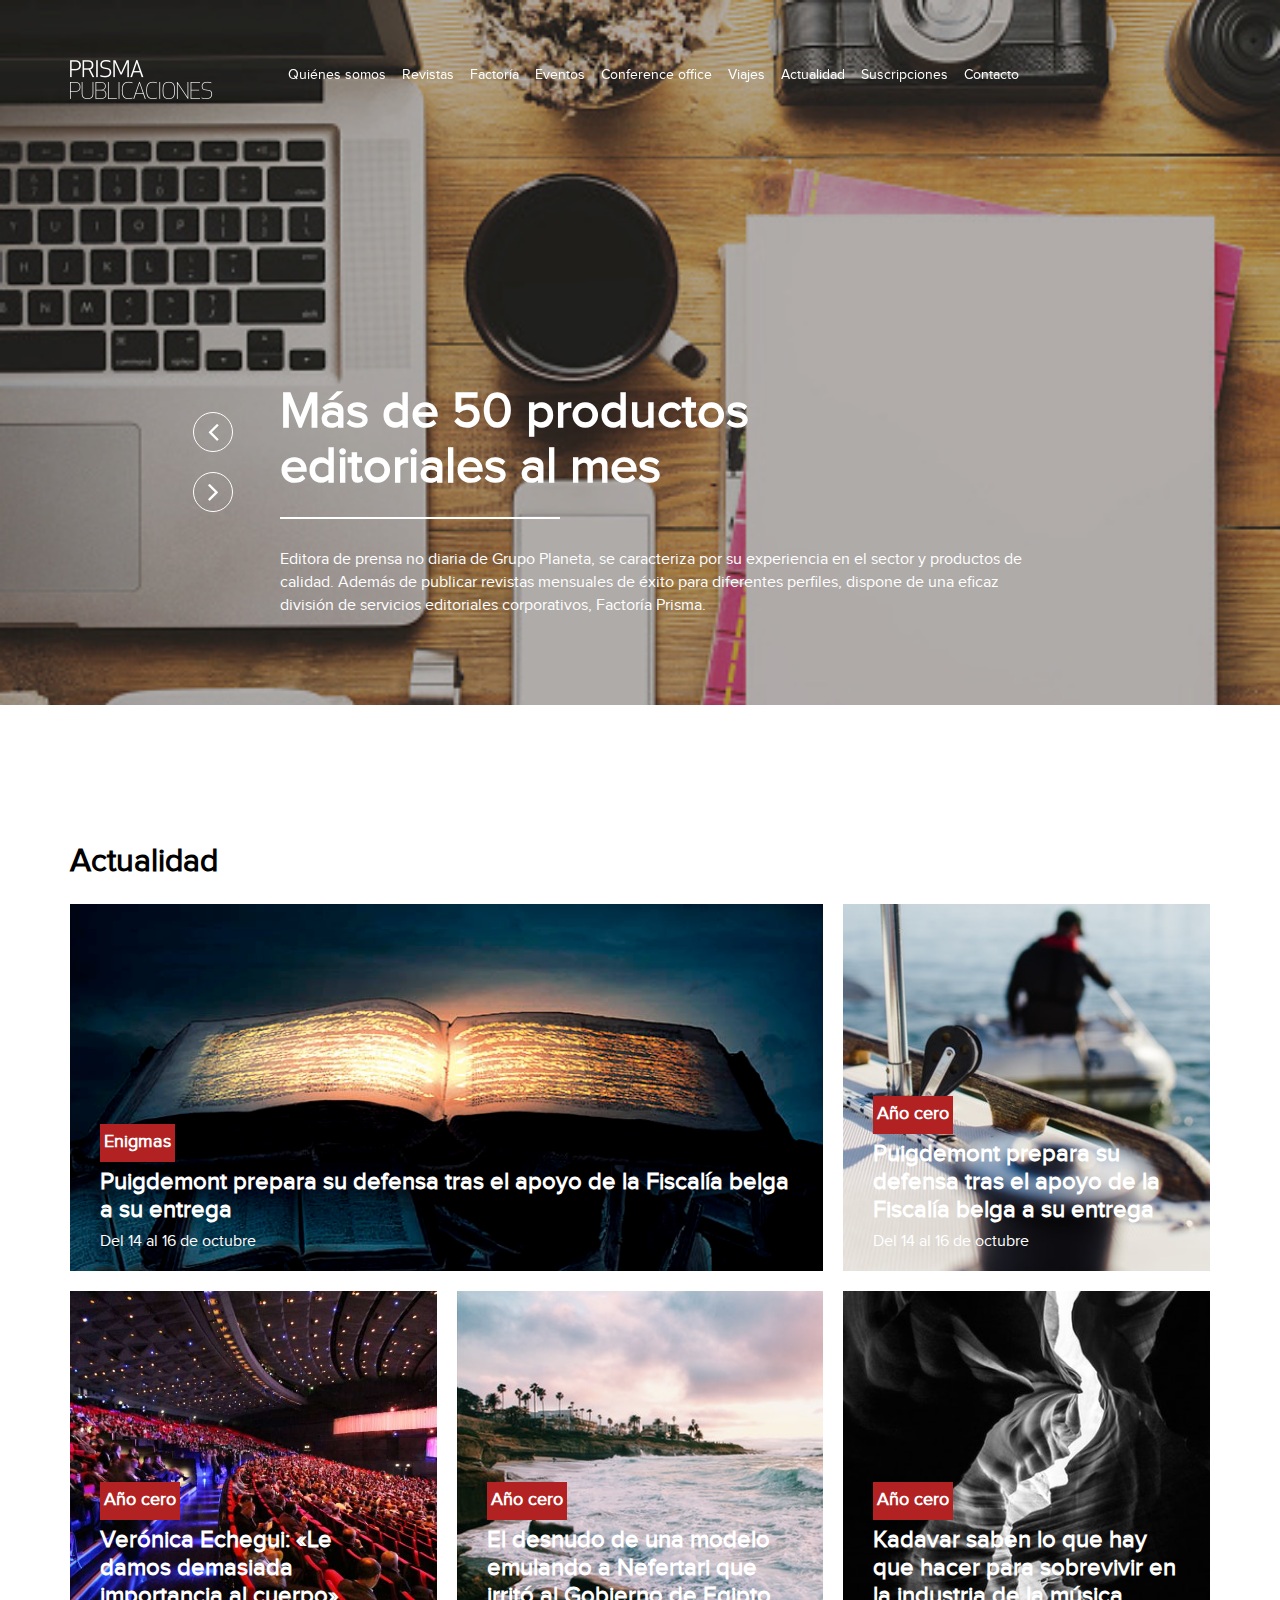
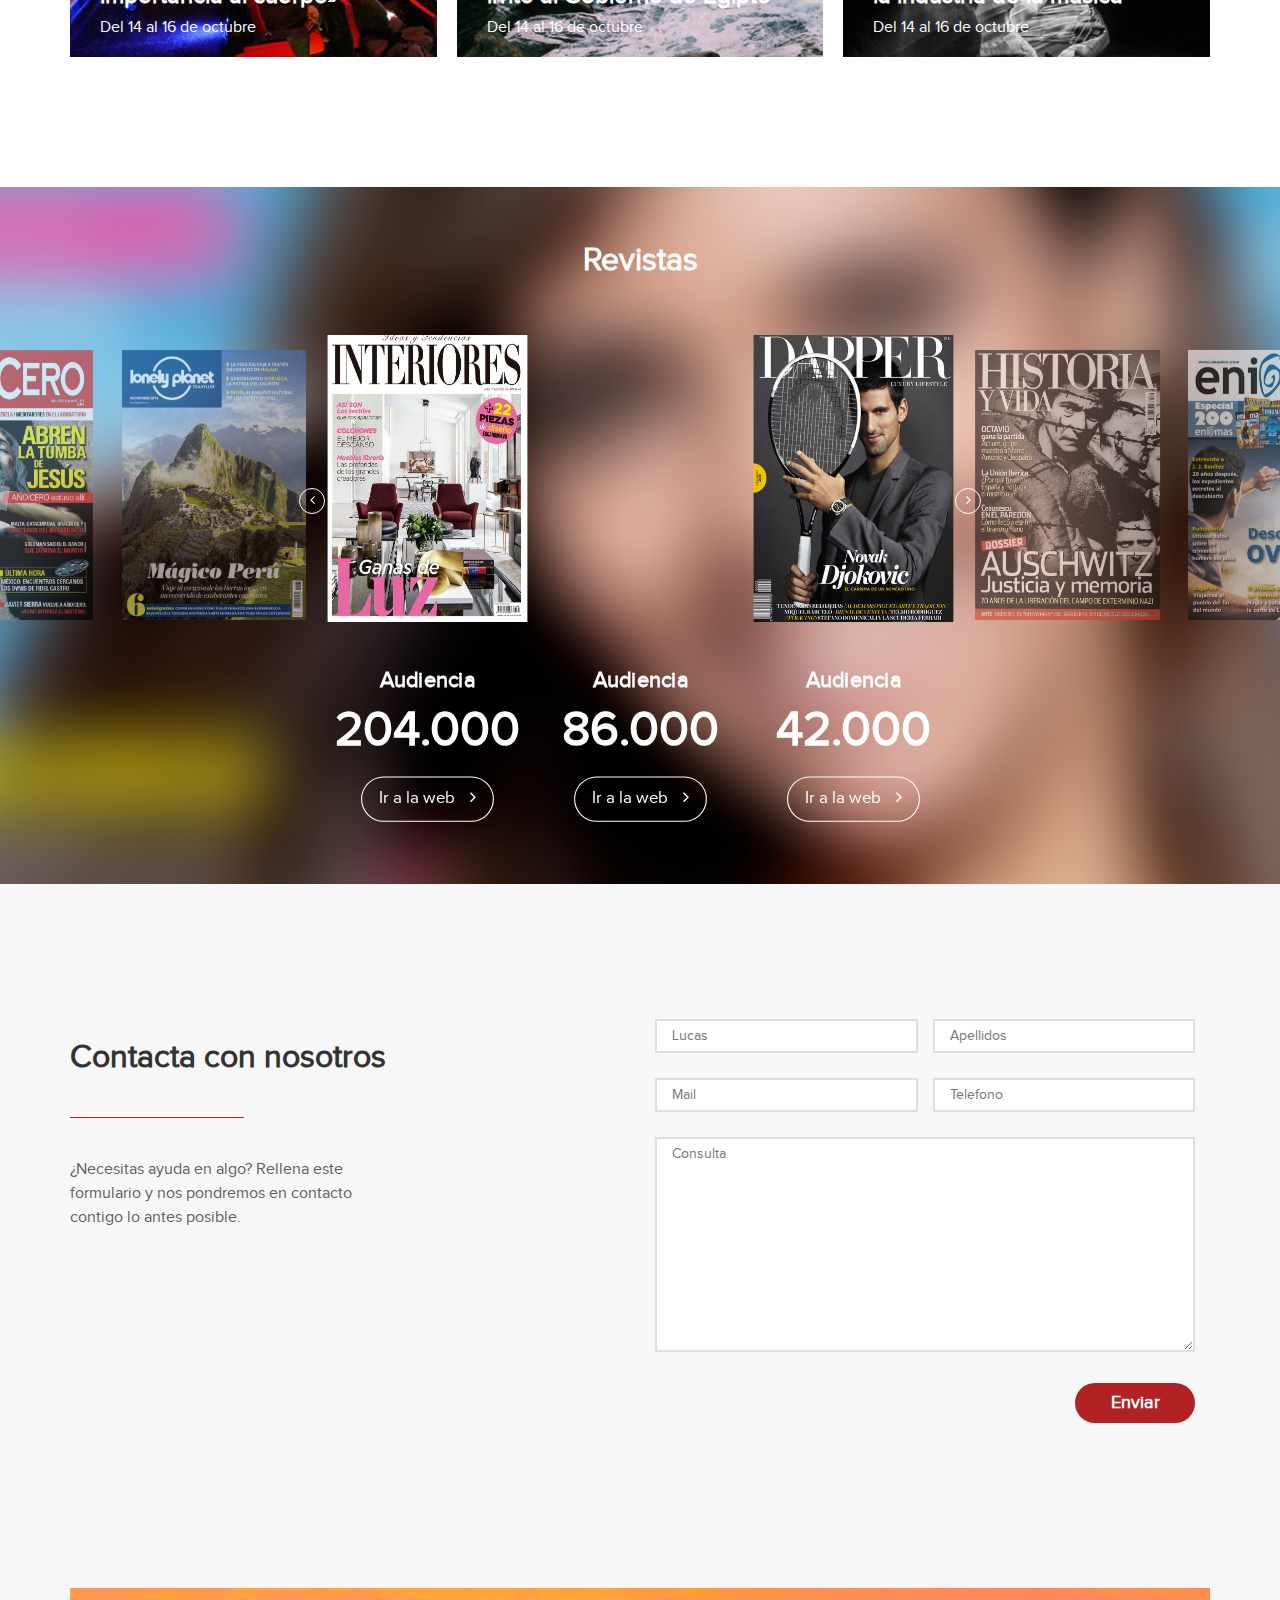
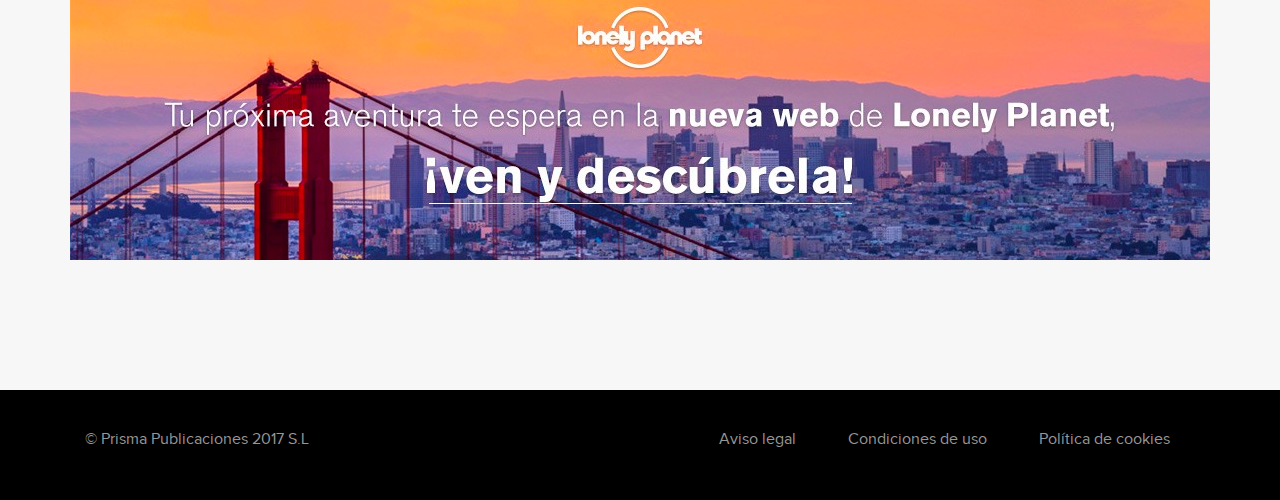
==== commit 6f2acc1b: "full page" ====
--- a/index.html
+++ b/index.html
@@ -37,7 +37,7 @@
                             </div>
                             <div class="clear"></div>
                         </div>
-                        <div class="col-sm-12 col-md-9 main-menu">
+                        <div class="col-sm-12 col-md-10 main-menu">
                             <div class="collapse navbar-collapse" id="main-menu">
                                 <ul class="nav navbar-nav">
                                     <li><a href="quienes.html">Quiénes somos</a></li>
@@ -112,7 +112,7 @@
                                 <div class="post-bg imgResize-1-1" style="background-image: url('assets/images/home-new-03.png');">
                                     <div class="post-entry">
                                         <a href="#" class="p-cat">Año cero</a>
-                                        <<a href="#" class="p-title">Verónica Echegui: «Le damos demasiada importancia al cuerpo»</a>
+                                        <a href="#" class="p-title">Verónica Echegui: «Le damos demasiada importancia al cuerpo»</a>
                                         <p class="p-date">Del 14 al 16 de octubre</p>
                                     </div>
                                 </div>
--- a/assets/css/style.css
+++ b/assets/css/style.css
@@ -23,6 +23,13 @@
     height: 580px;
     padding-top: 60px;
 }
+.header.header-home {
+    height: 705px;
+}
+
+.header.interior {
+    height: 350px;
+}
 
 .header .brand a {
     float: left;
@@ -38,7 +45,7 @@
 
 .header .navbar-nav li a {
     text-shadow: none;
-    margin: 5px 8px;
+    margin: 5px 15px;
     padding: 0;
     color: #FFFFFF;
 }
@@ -152,11 +159,17 @@
 }
 
 
+.color-block {
+    background-color: #F7F7F7;
+}
+.post-lists > h2 {
+    font-weight: 700;
+}
 /*** QUIENES PAGE ***/
 
 .quienes-temp .page-body .section-image img{
-    width: 100%;
     height: 600px;
+    width: 100%;
 }
 
 .quienes-temp .somos > .row {
@@ -168,11 +181,11 @@
     margin-top: 100px;
 }
 
-.quienes-temp .somos .somos-item {
+.somos .somos-item {
     margin-bottom: 20px;
 }
 
-.quienes-temp .somos .somos-item img {
+.somos .somos-item img {
     width: 280px;
     height: 280px;
     object-fit: cover;
@@ -180,22 +193,22 @@
     margin: 0 auto;
 }
 
-.quienes-temp .somos .somos-item .item-content {
+.somos .somos-item .item-content {
     width: 95%;
     background: #fff;
     margin-top: -50px;
     position: relative;
     z-index: 1;
     padding: 15px 20px;
-}
-
-.quienes-temp .somos .somos-item .item-name {
+    text-align: left;
+}
+.somos .somos-item .item-name {
     font-size: 18px;    
     font-weight: bold;  
     line-height: 32px;
 }
 
-.quienes-temp .somos .somos-item .item-name:after {
+.somos .somos-item .item-name:after {
     display: block;
     content: "";
     width: 50px;
@@ -261,9 +274,6 @@
 .revistas-temp .first .section-image img {
     margin-top: 65px;
 }
-.revistas-temp .color-block {
-    background-color: #F7F7F7;
-}
 .revistas-temp .color-block .section-item .section-image img {
     -ms-transform: rotate(6deg); /* IE 9 */
     -webkit-transform: rotate(6deg); /* Safari 3-8 */
@@ -367,6 +377,343 @@
 .factoria-temp .post-new-section {
     padding-bottom: 0;
 }
+
+/*** OFFICE PAGE ***/
+.somos-content {
+    margin-top: 100px;
+    padding-bottom: 100px;
+    background: #F7F7F7;
+}
+.somos-content .form-group {
+    position: relative;
+}
+.somos-content .form-group i {
+    font-size: 20px;
+    position: absolute;
+    top: 7px;
+    right: 10px;
+}
+.somos-content .somos-ports {
+    padding-top: 95px;
+}
+.somos-content .somos-filter {
+    margin: 0 15px;
+    color: #000000;    
+    margin-bottom: 50px;
+}
+.somos-content .somos-filter label {
+    font-size: 16px;
+    font-weight: bold;
+    margin: 0;
+}
+.somos-content .somos-filter select.form-control, .somos-content .somos-filter input {
+    margin-left: 25px;
+    border-radius: 0;
+    font-size: 16px;
+    min-width: 237px;
+}
+.somos-content .somos-filter select.form-control.first {
+    min-width: 100px;
+}
+.somos-content .somos-filter .btn-round {
+    margin: 0 0 0 55px;
+    background-color: transparent;
+    color: #5d5d5d;
+    border-color: #5d5d5d;
+    padding: 6px 10px;
+}
+.somos-content .somos-filter .btn-round:hover {
+    background-color: #b22222;
+    border-color: #b22222;
+    color: #fff;
+}
+.somos-content .somos-ports .col-sm-4 {
+    padding:0 10px 20px;
+}
+.somos-content .somos-ports .post-ctn {
+    background-color: #fff;
+    border: 1px solid #dedede;
+    height: 100%;
+}
+.somos-content .somos-ports .post-ctn img {
+    height: 200px;
+    width: 100%;
+}
+.somos-content .somos-ports .post-ctn .eve-txt {
+    position: relative;
+    padding: 25px;
+}
+.somos-content .somos-ports .post-ctn .eve-cat {
+    margin: 0;
+    width: auto;
+    background-color: #b22222;
+    color: #fff;
+    font-weight: 700;
+    display: inline-block;
+    padding: 7px;
+    position: absolute;
+    top: -20px;
+    left: 25px;
+    line-height: 19px;
+}
+.somos-content .somos-ports .post-ctn .eve-cat i {
+    padding-right: 5px;
+    font-size: 20px;
+}
+.somos-content .somos-ports .post-ctn .eve-title {
+    font-size: 22px;
+    font-weight: 700;
+    color: #000;
+    line-height: 28px;
+    margin: 15px 0 30px;
+}
+.somos-content .somos-ports .post-ctn .eve-date {
+    color: #a0111a;
+    font-size: 16px;
+    line-height: 19px;
+}
+.somos-content .somos-ports .post-ctn .eve-date i {
+    padding-right: 10px;
+}
+.somos-content .somos-ports .btn-load-more-ajax {
+    padding-top: 75px; 
+}
+.somos-content .somos-ports .btn-load-more-ajax {
+    text-align: center;
+}
+.office-temp .eventos-content {
+    padding-bottom: 0;
+}
+.office-temp hr {
+    margin: 50px 0;
+}
+.office-temp .post-new-section {
+    padding-top: 0;
+    padding-bottom: 0;
+}
+.office-temp .post-item {
+    padding-top: 70px;
+}
+.office-info img {
+    width: 100%;
+}
+.office-info h3 {
+    color: #000000; 
+    font-size: 16px;    
+    font-weight: bold;  
+    line-height: 24px;
+}
+.office-info a {
+    color: #4B4B4B; 
+    font-size: 16px;    
+    line-height: 24px;  
+    text-align: center;
+    padding: 5px 7px;
+    border: 1px solid #5D5D5D;
+    border-radius: 25px;
+    display: inline-block;
+    margin-right: 15px;
+    margin-bottom: 15px;
+}
+.office-info a:hover {
+    background-color: #B22222;
+    text-decoration: none;
+    color: #FFFFFF;
+}
+.office-content > h1 {
+    color: #000000; 
+    font-size: 32px;    
+    font-weight: bold;  
+    line-height: 38px;
+}
+.office-content > h2 {
+    color: #000000; 
+    font-size: 20px;    
+    line-height: 24px;
+}
+.office-content > h3 {
+    color: #FFFFFF; 
+    font-size: 16px;    
+    font-weight: bold;  
+    line-height: 19px;  
+    text-align: center;
+    padding: 5px 7px;
+    border-radius: 20px;    
+    background-color: #B22222;
+    display: block;
+    width: 200px;
+    margin-bottom: 30px;
+}
+.office-content p {
+    color: #5D5D5D; 
+    font-size: 16px;    
+    line-height: 24px;
+}
+.office-content i {
+    font-size: 30px;
+    width: 50px;
+    height: 50px;
+    text-align: center;
+    padding-top: 10px;
+    border: 1px solid #5D5D5D;
+    border-radius: 50%;
+    color: #5D5D5D;
+    margin-right: 15px;
+}
+.office-content i:hover {
+    background-color: #B22222;
+    border: 1px solid #B22222;
+    color: #fff;
+}
+.somos.color-block {
+    margin-top: 50px;
+    padding-top: 70px;
+    padding-bottom: 50px;
+}
+.somos.color-block h1 {
+    margin-bottom: 50px;
+}
+
+/*** Viajes y rutas ***/
+.viajes-temp .page-intro h1 {
+    color: #000000; 
+    font-size: 50px;    
+    font-weight: bold;  
+    line-height: 54px;
+}
+.viajes-info img {
+    width: 100%;
+}
+.viajes-content .programa-section {
+    margin-top: 80px;
+    padding-bottom: 0;
+}
+.viajes-content .flex-center-colum.tab-parent {
+    justify-content: left;
+    border-bottom: 2px solid #979797;
+    margin-bottom: 50px;
+}
+.viajes-content .programa-section .tab-parent a {
+    color: #979797;
+}
+.viajes-content .programa-section .tab-parent .active, .viajes-content .programa-section .tab-parent li a:focus {
+    background: none;
+    border-bottom: 2px solid #B22222;
+}
+.viajes-content .programa-section .tab-parent .active a{
+    color: #000000;
+}
+.viajes-content .tab-content p {
+    color: #5D5D5D; 
+    font-size: 16px;    
+    line-height: 24px;
+}
+.viajes-content .somos .somos-item img {
+    width: 100%;
+    height: 145px;
+}
+.viajes-content .somos .somos-item .item-content {
+    width: 100%;
+    margin-top: 0;
+    padding: 10px 5px;
+}
+.viajes-content .somos .somos-item .item-name {
+    line-height: 18px;
+}
+.viajes-info .viajes-event-info {
+    background-color: #F7F7F7;
+    padding: 20px;
+}
+.viajes-info .viajes-event-info p {
+    margin-top: 25px;
+}
+.viajes-info .viajes-event-info p:first-child span {
+    color: #000000; 
+    font-size: 16px;    
+    line-height: 19px;
+    display: inline-block;
+    float: left;
+    padding-top: 7px;
+    border-bottom: 2px solid #979797;
+    padding-bottom: 30px;
+}
+.viajes-info .viajes-event-info p span {
+    width: 165px;
+}
+.viajes-info .viajes-event-info p i {
+    font-size: 28px;
+    color: #B22222;
+    width: 30px;
+    float: left;
+    display: inline-block;
+    height: 70px;
+}
+.viajes-info .viajes-event-info .btn-load-more-ajax {
+    text-align: center;
+}
+.viajes-content .programa-section.tab-child li a {
+    color: #858585; 
+    font-size: 20px;    
+    font-weight: bold;  
+    line-height: 30px;
+}
+.viajes-content .programa-section.tab-child .nav .active, .viajes-content .programa-section.tab-child .nav li a:focus {
+    background-color: #B22222;
+}
+.viajes-content .programa-section.tab-child .nav .active a, .viajes-content .programa-section.tab-child .nav li a:focus {
+    color: #fff;
+}
+.viajes-content .tab-child .timeline {
+    margin-top: 50px;
+}
+.viajes-content .tab-child .timeline::after {
+    width: 3px;
+    left: 30%;
+    top: 110px;
+    bottom: 100px;
+}
+.viajes-content .tab-child .timeline .col-timeline.right {
+    left: 30%;
+    width: 70%;
+}
+.viajes-content .tab-child .timeline .col-timeline.right > span {
+    position: absolute;
+    left: -150px;
+    top: 110px;
+    color: #000000; 
+    font-size: 20px;    
+    font-weight: bold;  
+    line-height: 30px;
+}
+.viajes-content .tab-child .right span i {
+    color: #B22222;
+    margin-right: 10px;
+}
+.viajes-content .tab-child .right::before {
+    top: 140px;
+}
+.viajes-content .tab-child .col-timeline::after {
+    background-color: #B22222;
+    border: 8px solid #FFF;
+    top: 110px;
+}
+.viajes-content .tab-child .col-timeline.right .content > span {
+    display: none;
+}
+.viajes-content .programa-section .nav.tab-parent li a {
+    padding: 0;
+}
+.viajes-content .programa-section .nav.tab-parent li {
+    margin-right: 30px;
+}
+.viajes-content .programa-section .nav.tab-parent a:hover, .viajes-content .programa-section .nav.tab-parent a:focus {
+    background: none;
+}
+.viajes-content .somos {
+    padding-left: -15px;
+    padding-right: -15px;
+    margin-top: 40px;
+}
 /*** FOOTER ***/
 .footer {
     padding-top: 135px;
--- a/assets/css/custom.css
+++ b/assets/css/custom.css
@@ -1,3 +1,5 @@
+/* = Reset
+----------------------------------------------- */
 a {
     -webkit-transition: ease 0.4s all;
     -moz-transition: ease 0.4s all;
@@ -8,6 +10,9 @@
 a:hover {
     text-decoration: none;
 }
+
+/* = Mixins
+----------------------------------------------- */
 .btn-round {
     color: #fff;
     font-size: 16px;
@@ -41,40 +46,66 @@
 }
 
 .flex-center-colum {
+    display: -webkit-box;
+    display: -webkit-flex;
+    display: -ms-flexbox;
     display: flex;
     align-items: center;
     justify-content: center;
 }
 .flex-left-center-colum {
+    display: -webkit-box;
+    display: -webkit-flex;
+    display: -ms-flexbox;
     display: flex;
     align-items: center;
 }
 .flex-right-center-colum {
+    display: -webkit-box;
+    display: -webkit-flex;
+    display: -ms-flexbox;
     display: flex;
     align-items: center;
     justify-content: flex-end;
 }
 .flex-top-center-colum {
+    display: -webkit-box;
+    display: -webkit-flex;
+    display: -ms-flexbox;
     display: flex;
     align-items: flex-start;
     justify-content: center;
 }
 .flex-wrap-center-colum {
+    display: -webkit-box;
+    display: -webkit-flex;
+    display: -ms-flexbox;
     display: flex;
     justify-content: center;
     flex-wrap: wrap;
 }
 .flex-container {
-    display: flex;
+    display: -webkit-box;
+    display: -webkit-flex;
+    display: -ms-flexbox;
+    -webkit-box-orient: horizontal;
+    -webkit-box-direction: normal;
+    -webkit-flex-flow: row wrap;
+    -ms-flex-flow: row wrap;
     flex-flow: row wrap;
+    -webkit-justify-content: space-around;
+    -ms-flex-pack: distribute;
     justify-content: space-around;
 }
 
-/* owlCarousel */
-.owl-item {
+/* = owlCarousel
+----------------------------------------------- */
+.journals-slider .owl-item,
+.revistas-slider .owl-item {
     opacity: .6;
 }
-.owl-item .item-box {
+.journals-slider .owl-item .item-box,
+.revistas-slider .owl-item .item-box {
     margin: 10px;
     padding: 2%;
 }
@@ -158,7 +189,8 @@
     right: 23%
 }
 
-/* Home Page */
+/* = Home Page
+----------------------------------------------- */
 .header-home .container {
     position: relative;
     z-index: 99;
@@ -173,7 +205,7 @@
 }
 .slider-home .sld-ctn {
     display: flex;
-    height: 580px;
+    height: 705px;
 }
 .slider-home .sld-ctn .sld-info {
     position: absolute;
@@ -202,7 +234,7 @@
 }
 .slider-home .owl-nav {
     position: absolute;
-    bottom: 34%;
+    bottom: 26%;
     left: 15%;
     margin: 0;
     width: 42px;
@@ -310,7 +342,8 @@
     margin: 0 0 55px;
 }
 
-/* Page Revistas Interior */
+/* = Revistas Interior Page
+----------------------------------------------- */
 .page-revistas-interior .header {
     height: auto;
 }
@@ -372,14 +405,14 @@
     right: 39%
 }
 
-.revistas-interior-content {
+.interior-content {
     padding-top: 110px;
     padding-bottom: 140px;
     background-color: #fff;
     color: #5d5d5d;
     font-size: 16px;
 }
-.revistas-interior-content .revi-ct-left .revi-name {
+.interior-content .inter-ct-left .inter-name {
     position: relative;
     color: #000000;
     font-size: 22px;
@@ -389,7 +422,7 @@
     padding-bottom: 20px;
     margin-bottom: 10px;
 }
-.revistas-interior-content .revi-ct-left .revi-name:after {
+.interior-content .inter-ct-left .inter-name:after {
     position: absolute;
     content: "";
     bottom: 0;
@@ -398,85 +431,88 @@
     height: 2px;
     background-color: #b22222;
 }
-.revistas-interior-content .revi-ct-left .revi-position {
+.interior-content .inter-ct-left .inter-position {
     font-size: 16px;
     line-height: 24px;
 }
-.revistas-interior-content .revi-ct-right .title {
+.interior-content .inter-ct-right .title {
     font-size: 50px;
     font-weight: 700;
     color: #000;
     line-height: 1;
     margin: 0;
 }
-.revistas-interior-content .revi-ct-right .sub-title {
+.interior-content .inter-ct-right .sub-title {
     font-size: 22px;
     color: #000;
 }
-.revistas-interior-content .revi-ct-right .ctn p{
-    font-size: 16px;
-}
-.revistas-interior-content .revi-ct-right .revi-content {
+.interior-content .inter-ct-right .ctn p{
+    font-size: 16px;
+}
+.interior-content .inter-ct-right .inter-content {
     margin-bottom: 20px;
 }
-.revistas-interior-content .revi-lists {
+.interior-content .inter-lists {
     margin-bottom: 60px;
 }
-.revistas-interior-content .revi-lists .lists-title {
+.interior-content .inter-lists .lists-title {
     color: #000;
     font-weight: 700;
 }
-.revistas-interior-content .revi-lists a {
+.interior-content .inter-lists a {
     color: #ac1c13;
     text-decoration: underline;
 }
-.revistas-interior-content .revi-lists a:hover {
+.interior-content .inter-lists a:hover {
     color: #337ab7;
 }
-.revistas-interior-content .revi-tab {
+.interior-content .inter-tab {
     padding-bottom: 35px;
     margin-bottom: 32px;
     border-bottom: 1px solid #979797
 }
-.revistas-interior-content .revi-tab .btn-round {
+.interior-content .inter-tab .btn-round {
     color: #5d5d5d;
     font-weight: 700;
     border-color: #5d5d5d;
     margin-right: 20px;
 }
-
-.revistas-interior-content .revi-tab .btn-round:last-of-type {
+.interior-content .inter-tab .btn-round.red {
+    color: #fff;
+}
+
+.interior-content .inter-tab .btn-round:last-of-type {
     margin-right: 0;
 }
-.revistas-interior-content .revi-tab .btn-round:hover {
+.interior-content .inter-tab .btn-round:hover {
     background-color: #b22222;
     border-color: #b22222;
     color: #fff;
     opacity: 0.8
 }
-.revistas-interior-content .revi-files-attach .flie {
+.interior-content .inter-files-attach .flie {
     display: inline-block;
     margin-right: 20px;
 }
-.revistas-interior-content .revi-files-attach .flie:last-of-type {
-    margin: 0;
-}
-.revistas-interior-content .revi-files-attach .flie a {
+.interior-content .inter-files-attach .flie:last-of-type {
+    margin: 0;
+}
+.interior-content .inter-files-attach .flie a {
     display: flex;
     align-items: center;
     color: #5d5d5d;
     font-weight: 700;
 }
-.revistas-interior-content .revi-files-attach .flie a:hover {
+.interior-content .inter-files-attach .flie a:hover {
     color: #b22222
 }
-.revistas-interior-content .revi-files-attach .flie a:hover span {
+.interior-content .inter-files-attach .flie a:hover span {
     text-decoration: underline;
 }
-.revistas-interior-content .revi-files-attach .flie a i {
+.interior-content .inter-files-attach .flie a i {
     font-size: 30px;
 }
-.revistas-interior-content .revi-files-attach .flie a span {
+.interior-content .inter-files-attach .flie a span {
     margin: 0 0 0 15px;
 }
 .revistas-statistics {
@@ -510,7 +546,8 @@
     margin: 0;
 }
 
-/* Page Eventos */
+/* = Eventos Page
+----------------------------------------------- */
 .eventos-temp .page-content {
     background-color: #F7F7F7;
     margin-top: 50px;
@@ -600,6 +637,9 @@
     left: 25px;
     line-height: 19px;
 }
+.eventos-content .eventos-ports .post-ctn .eve-cat:hover {
+    background: #ea4335;
+}
 .eventos-content .eventos-ports .post-ctn .eve-cat i {
     padding-right: 5px;
     font-size: 20px;
@@ -610,6 +650,10 @@
     color: #000;
     line-height: 28px;
     margin: 15px 0 30px;
+    display: inline-block;
+}
+.eventos-content .eventos-ports .post-ctn .eve-title:hover {
+    color: #a0111a;
 }
 .eventos-content .eventos-ports .post-ctn .eve-date {
     color: #a0111a;
@@ -629,3 +673,538 @@
 .eventos-temp .actualidad h2 {
     margin: 0 0 20px 10px;
 }
+
+/* = Microsite Page
+----------------------------------------------- */
+header .nav-menu-main,
+header .social-fa,
+header .btn-menu .flex-center-colum {
+    height: 100%;
+    padding: 0;
+    margin: 0;
+}
+header .logo img {
+    width: 100%;
+}
+header a:hover {
+    color: #0087EF;
+}
+header .nav-menu-main {
+    list-style-type: none;
+}
+header .nav-menu-main li {
+    margin: 0 15px 0 0;
+}
+header .nav-menu-main li a {
+    font-size: 16px;
+    color: #828282;
+    font-weight: bold;
+    line-height: 19px;
+}
+header .social-fa a {
+    color: #979797;
+    margin-left: 15px;
+}
+header .nav-menu-main li a:hover,
+header .social-fa a:hover {
+    color: #0087EF;
+}
+header .btn-menu {
+    background-color: #0087EF;
+    -webkit-transition: ease 0.4s all;
+    -moz-transition: ease 0.4s all;
+    -ms-transition: ease 0.4s all;
+    -o-transition: ease 0.4s all;
+    transition: ease 0.4s all;
+    font-size: 20px;
+    font-weight: bold;
+    line-height: 24px;
+    color: #fff;
+}
+header .btn-menu:hover {
+    opacity: .8;
+    color: #fff;
+}
+.microsite-evento-template .navbar-toggle {
+    float: none;
+    margin: 0;
+    border: none;
+}
+.microsite-evento-template .navbar-toggle .icon-bar {
+    background-color: #000;
+}
+header .sidenav .social-sp {
+    position: absolute;
+    width: 100%;
+    bottom: 20px;
+}
+.sidenav {
+    height: 100%;
+    width: 0;
+    position: fixed;
+    z-index: 1;
+    top: 0;
+    left: 0;
+    background-color: #0087ef;
+    overflow-x: hidden;
+    transition: 0.5s;
+    padding-top: 60px;
+    text-align:center;
+}
+
+.sidenav a {
+    padding: 8px;
+    text-decoration: none;
+    font-size: 25px;
+    color: #fff;
+    display: block;
+    transition: 0.3s;
+}
+.sidenav a:hover{
+    color: #fff;
+    text-decoration: underline;
+}
+.sidenav .closebtn {
+    position: absolute;
+    top: 0;
+    right: 25px;
+    font-size: 64px;
+    line-height: 1
+}
+.sidenav .closebtn:hover {
+    text-decoration: none;
+}
+@media screen and (max-height: 450px) {
+    .sidenav {padding-top: 15px;}
+    .sidenav a {font-size: 18px;}
+}
+
+/**** BANNER ****/
+.banner {
+    padding: 140px 0 100px;
+    background-repeat: no-repeat;
+    background-position: center;
+    background-size: cover;
+}
+.banner img {
+    margin-top: 40px;
+}
+.banner .banner-content .banner-text-1 {
+    margin: 0 0 15px;
+    color: #3B7ADB;
+    font-size: 60px;
+    font-weight: bold;
+    line-height: 80px;
+}
+.banner .banner-content .banner-text-2 {
+    color: #000;
+    font-size: 32px;
+    line-height: 38px;
+    margin: 0;
+}
+.banner .banner-content .banner-box {
+    margin: 83px 10px 0;
+    background-color: #0087EF;
+    color: #fff;
+    font-size: 22px;
+    line-height: 26px;
+    text-align: left;
+    padding: 20px;
+}
+.banner .banner-content .banner-box .banner-info {
+    display: -webkit-box;
+    display: -webkit-flex;
+    display: -ms-flexbox;
+    display: flex;
+    margin-bottom: 15px;
+}
+.banner .banner-content .banner-box .banner-info:last-of-type {
+    margin: 0;
+}
+.banner .banner-content .banner-box .banner-info i {
+    margin-right: 10px;
+    font-size: 30px;
+}
+.banner .banner-content .banner-box .banner-info span {
+    display: -webkit-box;
+    display: -webkit-flex;
+    display: -ms-flexbox;
+    display: flex;
+    align-items: center;
+}
+/**** Programa ****/
+.programa-section {
+    padding-top: 85px;
+    padding-bottom: 230px;
+    color: #000;
+}
+.programa-section .page-title {
+    font-size: 45px;
+    font-weight: bold;
+    line-height: 54px;
+    margin: 0 0 20px;
+}
+.programa-section .nav {
+    margin-bottom: 95px;
+}
+.programa-section .nav .active,
+.programa-section .nav .active a:hover {
+    background-color: #0087ef;
+}
+.programa-section .nav .active a:hover {
+    background-color: #5face6;
+}
+.programa-section .nav .active a {
+    color: #fff;
+}
+.programa-section .nav li a:focus {
+    background-color: #0087ef;
+}
+.programa-section .nav li a{
+    font-size: 22px;
+    font-weight: bold;
+    line-height: 30px;
+}
+/* The actual timeline (the vertical ruler) */
+.timeline {
+    position: relative;
+    max-width: 1200px;
+    margin: 0 auto;
+}
+
+/* The actual timeline (the vertical ruler) */
+.timeline::after {
+    content: '';
+    position: absolute;
+    width: 3px;
+    background-color: #b9b9b9;
+    top: 0;
+    bottom: 0;
+    left: 50%;
+}
+
+/* Container around content */
+.timeline .col-timeline {
+    padding: 10px 40px;
+    position: relative;
+    background-color: inherit;
+    width: 50%;
+}
+
+/* The circles on the timeline */
+.timeline .col-timeline::after {
+    content: '';
+    position: absolute;
+    width: 24px;
+    height: 24px;
+    right: -14px;
+    background-color: #0087EF;
+    border: 6px solid #fff;
+    top: 50%;
+    border-radius: 50%;
+    z-index: 1;
+}
+
+/* Place the container to the left */
+.timeline .col-timeline.left {
+    left: 0;
+}
+
+/* Place the container to the right */
+.timeline .col-timeline.right {
+    left: 50%;
+}
+
+/* Add arrows to the left container (pointing right) */
+.timeline .col-timeline.left::before {
+    content: " ";
+    height: 0;
+    position: absolute;
+    top: 50%;
+    width: 0;
+    z-index: 1;
+    right: 30px;
+    border: medium solid #f7f7f7;
+    border-width: 10px 0 10px 10px;
+    border-color: transparent transparent transparent #f7f7f7;
+}
+
+/* Add arrows to the right container (pointing left) */
+.timeline .col-timeline.right::before {
+    content: " ";
+    height: 0;
+    position: absolute;
+    top: 50%;
+    width: 0;
+    z-index: 1;
+    left: 30px;
+    border: medium solid #f7f7f7;
+    border-width: 10px 10px 10px 0;
+    border-color: transparent #f7f7f7 transparent transparent;
+}
+
+/* Fix the circle for containers on the right side */
+.timeline .col-timeline.right::after {
+    left: -11px;
+}
+
+/* The actual content */
+.timeline .col-timeline .content {
+    padding: 20px 30px;
+    background-color: #f7f7f7;
+    position: relative;
+    border-radius: 6px;
+}
+.timeline .col-timeline .content i {
+    margin: 6px 25px 0 0;
+}
+.timeline .col-timeline .content .ctn-right .time {
+    color: #0D70EB;
+    font-size: 22px;
+    line-height: 30px;
+    font-weight: 700;
+    margin: 0;
+}
+.timeline .col-timeline .content .ctn-right .title {
+    line-height: 24px;
+    color: #404040;
+    font-weight: 700;
+    margin: 0 0 4px;
+}
+.timeline .col-timeline .content .ctn-right .txt {
+    color: #5D5D5D;
+    line-height: 24px;
+    margin: 0;
+}
+
+/**** Ponentes ****/
+.ponentes-section {
+    padding: 90px 0;
+    background-color: #0087ef;
+}
+.ponentes-section .title {
+    color: #fff;
+    font-size: 45px;
+    font-weight: 700;
+    line-height: 54px;
+    margin: 0 0 55px;
+}
+.ponentes-section img {
+    border-radius: 50%;
+    margin-bottom: 40px
+}
+.ponentes-section .name {
+    font-size: 22px;
+    color: #fff;
+    font-weight: 700;
+    line-height: 26px;
+}
+.ponentes-section .txt {
+    font-size: 16px;
+    color: #fff;
+    line-height: 24px;
+    margin: 0;
+}
+
+/**** Noticias ****/
+.noticias-section {
+    padding: 110px 0 100px
+}
+.noticias-section h3.title {
+    color: #010101;
+    font-size: 45px;
+    font-weight: 700;
+    line-height: 54px;
+    margin: 0 0 66px;
+}
+.noticias-section .noticias-item .noticias-bg {
+    background-position: center;
+    background-repeat: no-repeat;
+    background-size: cover;
+    margin-bottom: 25px;
+}
+.noticias-section .noticias-item .p-cat {
+    background-color: #0087EF;
+    color: #FFFFFF;
+    font-size: 16px;
+    line-height: 19px;
+    padding: 2px 4px 4px 8px;
+    display: inline-block;
+    margin-bottom: 15px;
+}
+.noticias-section .noticias-item .p-title {
+    color: #000000;
+    font-size: 24px;
+    font-weight: 700;
+    line-height: 28px;
+    display: inline-block;
+    width: 100%;
+}
+
+/**** Evento Owl-Carousel ****/
+.evento-owl {
+    padding-top: 60px;
+    padding-bottom: 110px;
+    border-top: 1px solid #979797;
+}
+.evento-owl h3.title {
+    color: #010101;
+    font-size: 45px;
+    font-weight: 700;
+    line-height: 54px;
+    margin: 0 0 60px;
+}
+.evento-owl .evento-owl-carousel .item {
+    background-repeat: no-repeat;
+    background-position: center;
+    background-size: contain;
+}
+
+.microsite-evento-template .footer-content h1:after {
+    background: #0087EF;
+}
+.microsite-evento-template .footer-form input:focus,
+.microsite-evento-template .footer-form textarea:focus {
+    border-color: #0087EF;
+}
+.microsite-evento-template .footer-form input[type="submit"] {
+    background-color: #0087EF;
+}
+
+.microsite-evento-template header {
+    border: 1px solid #B9B9B9;
+}
+.interior-content .inter-meta {
+    margin-bottom: 12px;
+}
+.interior-content .inter-meta .inter-cat {
+    color: #0D70EB;
+    font-size: 16px;
+    line-height: 19px;
+    font-weight: 700;
+}
+.interior-content .inter-meta .date {
+    color: #4B4B4B;
+    font-size: 16px;
+    line-height: 19px;
+}
+.interior-content .inter-title h2 {
+    color: #000000;
+    font-size: 50px;
+    font-weight: 700;
+    line-height: 54px;
+    margin: 0 0 30px;
+}
+.interior-content .inter-thumb img {
+    width: 100%;
+    margin-bottom: 60px;
+}
+.inter-content p {
+    margin-bottom: 30px;
+}
+.inter-content blockquote {
+    color: #0D70EB;
+    margin-bottom: 30px;
+    border-color: #0D70EB;
+    font-weight: 700;
+    font-size: 24px;
+    line-height: 30px;
+}
+.inter-content  img {
+    margin: 0 auto 30px;
+    display: inherit;
+}
+.interior-content .inter-tab {
+    padding: 35px 0 0;
+    margin: 40px 0 0;
+    border-top: 1px solid #D8D8D8;
+    border-bottom: 0;
+    color: #000
+}
+.interior-content .inter-tab span {
+    margin-right: 40px
+}
+.interior-content .inter-tab a.btn-round {
+    color: #000;
+    border: 0;
+    padding: 6px 20px;
+    background-color: #F7F7F7;
+    border: 1px solid #F7F7F7;
+    border-radius: 20px;
+    font-weight: 400;
+}
+.interior-content .noticias-section {
+    border-top: 1px solid #D8D8D8;
+}
+
+/* = Actualidad Page
+----------------------------------------------- */
+.actualidad-temp .eventos-content {
+    padding-top: 95px;
+    padding-bottom: 95px;
+}
+.actualidad-temp .post-new-section {
+    padding-top: 66px;
+    padding-bottom: 0;
+}
+.actualidad-temp .actualidad.post-new-section {
+    padding-top: 120px;
+    padding-bottom: 100px;
+}
+.post-new-section .row.row-post {
+    margin-left: -10px;
+    margin-right: -10px;
+}
+.actualidad-temp .eventos-content .btn-load-more-ajax {
+    display: inherit;
+    text-align: center;
+    clear: both
+}
+.actualidad-temp .eventos-content .btn-load-more-ajax a {
+    margin: 60px 0 0;
+}
+.actualidad-temp .interior-content .inter-meta .inter-cat {
+    color: #B22222
+}
+.actualidad-temp .inter-content blockquote {
+    color: #000;
+    border-color: #000;
+}
+.actualidad-temp .interior-content {
+    border-bottom: 1px solid #D8D8D8;
+}
+.interior-content .inter-contact-info .text {
+    color: #000000;
+    font-size: 16px;
+    font-weight: 700;
+    line-height: 24px;
+    margin: 0 0 40px;
+}
+.interior-content .inter-contact-info a {
+    width: 40px;
+    height: 40px;
+    display: flex;
+    display: inline-block;
+    margin: 0 30px 30px 0;
+}
+.interior-content .inter-contact-info a i {
+    display: flex;
+    width: 100%;
+    height: 100%;
+    color: #5D5D5D;
+    align-items: center;
+    justify-content: center;
+    border-radius: 50%;
+    border: 1px solid #5D5D5D;
+}
+.interior-content .inter-contact-info a:hover i {
+    background-color: #b22222;
+    color: #fff;
+    border-color: #b22222;
+}
+.actualidad-interior-single .header {
+    height: 215px;
+    background-repeat: no-repeat;
+    background-position: center;
+    background-size: cover
+}--- a/assets/css/responsive.css
+++ b/assets/css/responsive.css
@@ -2,15 +2,12 @@
 Build responsive
 Author: Ryan (Lynh) Nguyen
 */
-
 @media screen and (min-width: 768px) {
 
 }
-
 @media screen and (min-width: 992px) {
 
 }
-
 @media screen and (min-width: 1024px) {
 
 }
@@ -31,11 +28,63 @@
     }
 }
 @media screen and (max-width: 1092px) {
-
+    .office-temp h1, .office-temp h2 {
+        padding: 0 15px;
+    }
 }
 
 @media screen and (max-width: 1023px) {
-
+    .somos-content .somos-filter select.form-control, .somos-content .somos-filter input {
+        min-width: 150px;
+        margin-left: 10px;
+    }
+    .somos-content .somos-filter .btn-round {
+        margin-top: 10px;
+        margin-left: 0;
+    }
+
+}
+@media screen and (min-width: 1024px) and (max-width: 1366px) {
+    .somos-content .somos-filter select.form-control, .somos-content .somos-filter input {
+        min-width: 219px;
+    }
+    .somos-content .somos-filter .btn-round {
+        margin-top: 10px;
+        margin-left: 0;
+    }
+    .header .navbar-nav li {
+        font-size: 14px;
+    }
+    .header .navbar-nav li a {
+        margin: 5px 8px;
+    }
+    .viajes-content .timeline .col-timeline.right::after {
+        left: -10px;
+    }
+    .viajes-content .tab-child .col-timeline::after {
+        background-color: #B22222;
+        border: 5px solid #FFF;
+        top: 115px;
+    }
+    .viajes-content .tab-child .right span {
+        position: absolute;
+        left: -175px;
+        top: 115px;
+        color: #000000;
+        font-size: 20px;
+        font-weight: bold;
+        line-height: 30px;
+    }
+    .viajes-content .timeline .col-timeline.right {
+        left: 30%;
+    }
+    .viajes-content .programa-section {
+        margin-top: 0;
+        padding-top: 30px;
+    }
+    .viajes-content .programa-section {
+        padding-bottom: 15px;
+    }
 }
 @media screen and (min-width: 768px) and (max-width: 1023px) {
     .post-new-section .post-item .post-bg .post-entry .p-title {
@@ -44,24 +93,43 @@
     .post-new-section .post-item .post-bg .post-entry {
         padding: 5px 10px;
     }
-}
-@media screen and (min-width: 768px) and (max-width: 991px) {
-
+    .footer-form div div:nth-child(2n), .footer-form div div:nth-child(5) {
+        padding-right: 15px;
+        padding-left: 15px;
+    }
+    .somos .somos-item .item-content {
+        width: 100%;
+    }
+    .header {
+        height: 440px;
+    }
+    .header .page-title h1 {
+        margin-top: 120px;
+    }
+    .main-contain {
+        margin-bottom: 50px;
+    }
 }
 @media screen and (max-width: 991px) {
     .slider-home .owl-nav {
-        bottom: 40%;
+        bottom: 33%;
         left: 14%;
     }
     .eventos-content .eventos-ports .post-ctn img {
         height: 140px;
         width: 100%;
     }
-}
-
-@media screen and (max-width: 767px) {
+    .plan {
+        margin-top: 30px;
+    }
+}
+
+@media screen and (max-width: 768px) {
     .header-home .container {
         width: 100%;
+    }
+    .main-menu {
+        min-height: 0;
     }
     .slider-home .sld-ctn .sld-info h1 {
         font-size: 24px
@@ -98,6 +166,7 @@
     .post-new-section .post-item .post-bg .post-entry .p-date {
         font-size: 11px;
     }
+
     .owl-item .journals-info .jo-name,
     .owl-item .journals-info .btn-round {
         font-size: 16px;
@@ -105,23 +174,25 @@
     .owl-item .journals-info .jo-number {
         font-size: 28px;
     }
+
     .journals-slider .owl-nav .owl-next {
         right: 5%;
     }
     .journals-slider .owl-nav .owl-prev {
         left: 5%;
     }
+
     .revistas-slider .owl-nav .owl-prev {
         left: 20%;
     }
     .revistas-slider .owl-nav .owl-next {
         right: 20%;
     }
-    .revistas-interior-content .revi-ct-left .revi-about {
+    .interior-content .inter-ct-left .revi-about {
         display: flex;
         margin-bottom: 35px;
     }
-    .revistas-interior-content .revi-ct-left .revi-about-info {
+    .interior-content .inter-ct-left .revi-about-info {
         margin-left: 15px;
     }
     .revistas-statistics {
@@ -129,6 +200,380 @@
     }
     .revistas-statistics .revi-statistics-box .title {
         width: 90%;
+    }
+
+    .header .page-title h1 {
+        font-size: 24px;
+    }
+    .banner {
+        padding: 43px 0 0;
+    }
+    .banner .banner-marker img {
+        width: 55px;
+    }
+    .banner .banner-content .banner-text-1 {
+        font-size: 20px;
+        line-height: 1.4;
+    }
+    .banner .banner-content .banner-text-2 {
+        font-size: 16px;
+        line-height: 1.4;
+    }
+    .banner .banner-content .banner-box {
+        font-size: 16px;
+        line-height: 1.4;
+        margin-top: 66px;
+    }
+    .banner .banner-content .banner-box .banner-info i {
+        font-size: 20px;
+    }
+    .programa-section {
+        padding-top: 35px;
+        padding-bottom: 35px;
+    }
+    .programa-section .page-title {
+        font-size: 22px;
+        line-height: 26px;
+    }
+    .programa-section .nav.flex-center-colum {
+        display: inline-block;
+        width: 100%;
+    }
+    .programa-section .nav li {
+        width: 100%;
+        text-align: center;
+    }
+    .programa-section .nav li a {
+        font-size: 16px;
+        line-height: 19px;
+    }
+    .programa-section .timeline::after {
+        left: 0;
+    }
+    .programa-section .nav {
+        margin-bottom: 30px;
+    }
+    .timeline .col-timeline.left::before {
+        left: 30px;
+        border-width: 10px 10px 10px 0;
+        border-color: transparent #f7f7f7 transparent transparent;
+    }
+    .timeline .col-timeline::after {
+        left: -11px;
+    }
+    .timeline .col-timeline {
+        width: 100%
+    }
+    .timeline .col-timeline.left,
+    .timeline .col-timeline.right {
+        left: 0;
+    }
+    .timeline .col-timeline .content i {
+        font-size: 14px;
+        margin-right: 7px;
+        color: #0D70EB;
+    }
+    .timeline .col-timeline .content .ctn-right .time {
+        font-size: 16px;
+        line-height: 30px;
+        margin: 0;
+    }
+    .timeline .col-timeline .content .ctn-right .title {
+        font-size: 16px;
+        line-height: 20px
+    }
+    .ponentes-section {
+        padding: 35px 0 0;
+    }
+    .ponentes-section .flex-wrap-center-colum .col-xs-6 {
+        margin-bottom: 25px;
+    }
+    .ponentes-section .title {
+        font-size: 22px;
+        line-height: 26px;
+        margin-bottom: 10px;
+    }
+    .ponentes-section img {
+        margin: 15px auto 10px;
+    }
+    .ponentes-section .name {
+        font-size: 16px;
+        line-height: 19px;
+        margin-bottom: 7px;
+    }
+    .ponentes-section .txt {
+        font-size: 14px;
+        line-height: 18px;
+    }
+    .eventos-temp .page-intro {
+        padding-top: 30px;
+    }
+    .eventos-temp .hightline {
+        font-size: 16px;
+    }
+    .eventos-temp .hightline:after {
+        margin-top: 10px;
+    }
+    .eventos-temp .plan ul {
+        margin: 0;
+    }
+    .eventos-content .eventos-filter .btn-round {
+        float: left;
+        margin: 0 25px 0 0;
+    }
+    .eventos-content .eventos-filter select.form-control {
+        margin-left: 0;
+    }
+    .eventos-content .eventos-ports {
+        display: inline-block;
+    }
+    .eventos-content .eventos-ports .col-sm-4 {
+        padding: 0 15px 20px;
+    }
+    .eventos-content .eventos-ports .post-ctn img {
+        height: 100%;
+    }
+    .eventos-content .eventos-ports .btn-load-more-ajax {
+        text-align: center;
+    }
+
+    .footer-form div div:nth-child(2n), .footer-form div div:nth-child(5) {
+        padding-right: 15px;
+        padding-left: 15px;
+    }
+    .navbar-collapse {
+        padding: 0;
+    }
+    .header .navbar-nav li a {
+        margin: 15px 4px;
+        display: inline-block;
+    }
+    .page-body .section-content {
+        width: 100%;
+        padding-top: 0;
+        margin-left: 0;
+        margin-bottom: 30px;
+        padding: 0 15px;
+        text-align: center;
+    }
+    .page-body .section-content.section-left {
+        float: right;
+        margin-right: 0;
+    }
+    .quienes-temp .contact .contact-content {
+        width: 100%;
+        margin-top: 0;
+        margin-bottom: 50px;
+    }
+    .revistas-temp .section-image img {
+        display: block;
+        float: none;
+        margin: 0 auto;
+    }
+    .revistas-temp .section-item {
+        height: auto;
+    }
+    .revistas-temp .page-body .section-content {
+        margin-left: 0;
+        padding-bottom: 30px;
+        text-align: center;
+    }
+    .page-body .section-content h2:after {
+        margin: 30px auto;
+    }
+    .page-body .section-content a {
+        margin: 40px auto;
+    }
+    .revistas-temp .color-block .section-item .section-image img {
+        float: none;
+        margin-left: auto;
+    }
+    .page-body .section-content {
+        width: 100%;
+    }
+    .viajes-content .somos .somos-item img {
+        height: auto;
+    }
+    .viajes-content .tab-child .right > span {
+        display: none;
+    }
+    .viajes-content .tab-child .timeline .col-timeline.right {
+        left: 0;
+        width: 100%;
+    }
+    .viajes-content .tab-child .timeline::after {
+        left: 0;
+    }
+    .viajes-content .tab-child .col-timeline::after {
+        top: 100px;
+    }
+    .viajes-content .tab-child .col-timeline.right .content > span {
+        display: block;
+        color: #b22222; 
+        font-size: 20px;    
+        font-weight: bold;  
+        line-height: 30px;
+    }
+    .viajes-content .programa-section {
+        padding-bottom: 15px;
+    }
+
+    .banner img {
+        margin: 0 auto;
+    }
+    .banner .banner-content .banner-box {
+        margin-left: 0;
+        margin-right: 0;
+    }
+    .banner .banner-content .banner-box:first-of-type {
+        padding-bottom: 10px;
+    }
+    .banner .banner-content .banner-box:last-of-type {
+        margin: 0;
+        padding-top: 10px;
+    }
+    .noticias-section .noticias-item {
+        margin-bottom: 45px;
+    }
+    .noticias-section .noticias-item:last-of-type {
+        margin-bottom: 0;
+    }
+    .evento-owl .evento-owl-carousel {
+        position: relative;
+    }
+    .evento-owl .evento-owl-carousel .owl-nav {
+        position: absolute;
+        top: calc(50% - 14px);
+        margin: 0;
+        width: 100%
+    }
+    .evento-owl .evento-owl-carousel .owl-nav i {
+        color: #1b1b1b;
+        font-size: 20px
+    }
+    .evento-owl .evento-owl-carousel .owl-nav .owl-prev,
+    .evento-owl .evento-owl-carousel .owl-nav .owl-next {
+        width: 28px;
+        height: 28px;
+        border-radius: 50%;
+        background-color: #fff;
+        border: 1px solid #1b1b1b;
+        padding: 0;
+        margin: 0;
+        display: flex;
+        align-items: center;
+        justify-content: center;
+    }
+    .evento-owl .evento-owl-carousel .owl-nav .owl-prev {
+        position: absolute;
+        left: 3%
+    }
+    .evento-owl .evento-owl-carousel .owl-nav .owl-next {
+        position: absolute;
+        right: 3%
+    }
+    .evento-owl .evento-owl-carousel .owl-nav .owl-prev:hover,
+    .evento-owl .evento-owl-carousel .owl-nav .owl-next:hover {
+        background-color: #869791
+    }
+    .interior-content {
+        padding-top: 33px;
+        padding-bottom: 33px;
+    }
+    .interior-content .inter-meta,
+    .interior-content .inter-meta .inter-cat,
+    .interior-content .inter-meta .date {
+        font-size: 10px;
+    }
+    .interior-content .inter-meta {
+        margin-bottom: 5px;
+    }
+    .interior-content .inter-title h2 {
+        font-size: 18px;
+        line-height: 23px;
+        margin-bottom: 20px;
+    }
+    .interior-content.inter-thumb {
+        margin-left: -15px;
+        margin-right: -15px;
+    }
+    .interior-content .inter-thumb img {
+        margin-bottom: 30px;
+    }
+    .inter-content p,
+    .inter-content blockquote{
+        margin-bottom: 25px;
+    }
+    .inter-content blockquote {
+        font-size: 16px;
+        line-height: 24px;
+    }
+    .interior-content .inter-tab {
+        margin: 50px 0 35px;
+        padding: 0;
+        border: 0;
+    }
+    .interior-content .noticias-section {
+        padding: 31px 0;
+    }
+    .noticias-section h3.title {
+        font-size: 22px;
+        line-height: 26px;
+        margin-bottom: 31px;
+    }
+    .noticias-section .noticias-item .p-cat {
+        font-size: 12px;
+        line-height: 14px;
+    }
+    .noticias-section .noticias-item .p-title {
+        font-size: 20px;
+        line-height: 24px;
+    }
+    .evento-owl {
+        padding: 40px 0 60px;
+    }
+    .evento-owl h3.title {
+        margin-bottom: 33px;
+        font-size: 22px;
+        line-height: 26px;
+    }
+    .evento-owl .evento-owl-carousel .owl-nav .owl-prev {
+        left: 0
+    }
+    .evento-owl .evento-owl-carousel .owl-nav .owl-next {
+        right: 0
+    }
+    header .btn-menu {
+        font-size: 10px;
+        line-height: 12px;
+    }
+    .actualidad-temp .eventos-content {
+        padding-top: 35px;
+        padding-bottom: 50px;
+    }
+    .actualidad-temp .post-new-section {
+        padding-top: 33px;
+    }
+    .actualidad-temp .eventos-content .btn-load-more-ajax a {
+        margin: 15px 0 0;
+    }
+    .actualidad-interior-single .header {
+        padding-top: 20px;
+        height: 80px;
+    }
+    .interior-content .inter-contact-info .clearfix {
+        display: none;
+    }
+    .post-new-section .post-lists {
+        padding-left: 15px;
+        padding-right: 15px;
+    }
+    .actualidad-temp .actualidad.post-new-section {
+        padding-top: 66px;
+        padding-bottom: 40px;
+    }
+    .post-lists > h2 {
+        font-size: 22px;
     }
 }
 @media screen and (max-width: 639px) {
@@ -136,17 +581,23 @@
         display: flex;
         height: 450px;
     }
-    .revistas-interior-content .revi-tab .btn-round.red {
+    .interior-content .inter-tab .btn-round.red {
         display: table;
+    }
+    .plan {
+        margin-top: 30px;
     }
 }
 @media screen and (max-width: 579px) {
     .owl-item.center .journals-info {
         margin-top: 24px;
     }
-    .revistas-interior-content .revi-files-attach .flie {
+    .interior-content .inter-files-attach .flie {
         width: 100%;
         margin: 0 0 40px;
+    }
+    .plan {
+        margin-top: 30px;
     }
 }
 @media screen and (max-width: 449px) {
@@ -165,6 +616,126 @@
     .revistas-slider .owl-nav .owl-next {
         right: 10%;
     }
+    .page-body .section-content {
+        padding-top: 20px;
+        margin-left: 0;
+        margin-bottom: 30px;
+    }
+    .page-body .section-content.section-left {
+        float: none;
+        margin-right: 0;
+    }
+    .plan {
+        margin-top: 30px;
+    }
+    .somos .somos-item .item-content {
+        width: 80%;
+        background: #fff;
+        margin-top: -50px;
+        position: relative;
+        z-index: 1;
+        padding: 15px 20px;
+        text-align: left;
+        float: right;
+        margin-bottom: 30px;
+    }
+
+    .somos-content .somos-filter select.form-control, .somos-content .somos-filter input {
+        width: 90%;
+        margin: 5px auto;
+    }
+
+    .office-temp .post-lists {
+        padding: 15px;
+    }
+    .somos-content .form-group i {
+        font-size: 20px;
+        position: absolute;
+        top: 150px;
+        right: 25px;
+    }
+    .navbar-toggle .icon-bar {
+        width: 25px;
+    }
+    .navbar-toggle .icon-bar:nth-child(2) {
+        width: 20px;
+    }
+    .navbar-toggle .icon-bar + .icon-bar {
+        margin-top: 6px;
+    }
+    .footer-content p {
+        width: 100%;
+    }
+}
+@media screen and (max-width: 375px) {
+    .page-body .section-content {
+        padding-top: 20px;
+        margin-left: 0;
+        margin-bottom: 30px;
+    }
+    .page-body .section-content.section-left {
+        float: none;
+        margin-right: 0;
+    }
+    .plan {
+        margin-top: 30px;
+    }
+    .header, .header.header-home {
+        height: 500px;
+    }
+    .home-temp .post-new-section {
+        padding-top: 0;
+    }
+    .header .page-title h1 {
+        margin-top: 100px;
+    }
+    .navbar-collapse {
+        padding: 0 15px;
+    }
+    .main-menu {
+        background: #fff;
+        position: absolute;
+        width: 100%;
+        z-index: 999;
+
+    }
+    .header .navbar-nav li {
+        text-align: center;
+        font-size: 19px;
+        padding-bottom: 5px;
+    }
+    .header .navbar-nav li a {
+        color: #000;
+    }
+    .header .navbar-nav li a:hover, .header .navbar-nav li.active a {
+        border-bottom: 3px solid #ccc;
+    }
+    .quienes-temp .page-body .section-image img {
+        width: auto;
+        height: 300px;
+        max-width: 100%;
+    }
+    .eventos-content .eventos-filter .btn-round {
+        margin-right: 15px;
+    }
+    .eventos-content .eventos-ports {
+        padding-top: 30px;
+    }
+    .viajes-content .timeline .col-timeline {
+        padding-left: 40px;
+    }
+    .viajes-content .tab-child .col-timeline::after {
+        top: 210px;
+    }
+    .viajes-content .timeline .col-timeline.left::after, .viajes-content .timeline .col-timeline.right::after {
+        left: -10px;
+    }
+    .viajes-content .programa-section {
+        padding-bottom: 15px;
+    }
+    .viajes-content .tab-child .timeline::after {
+        top: 210px;
+    }
 }
 @media screen and (max-width: 359px) {
     .journals-slider .owl-nav {
@@ -173,8 +744,20 @@
     .revistas-slider .owl-nav {
         top: 42%;
     }
-    .revistas-interior-content .revi-ct-left .revi-about img {
+    .interior-content .inter-ct-left .revi-about img {
         width: 154px;
         height: 154px;
     }
+    .page-body .section-content {
+        padding-top: 20px;
+        margin-left: 15px;
+        margin-bottom: 30px;
+    }
+    .page-body .section-content.section-left {
+        float: none;
+        margin-right: 0;
+    }
+    .plan {
+        margin-top: 30px;
+    }
 }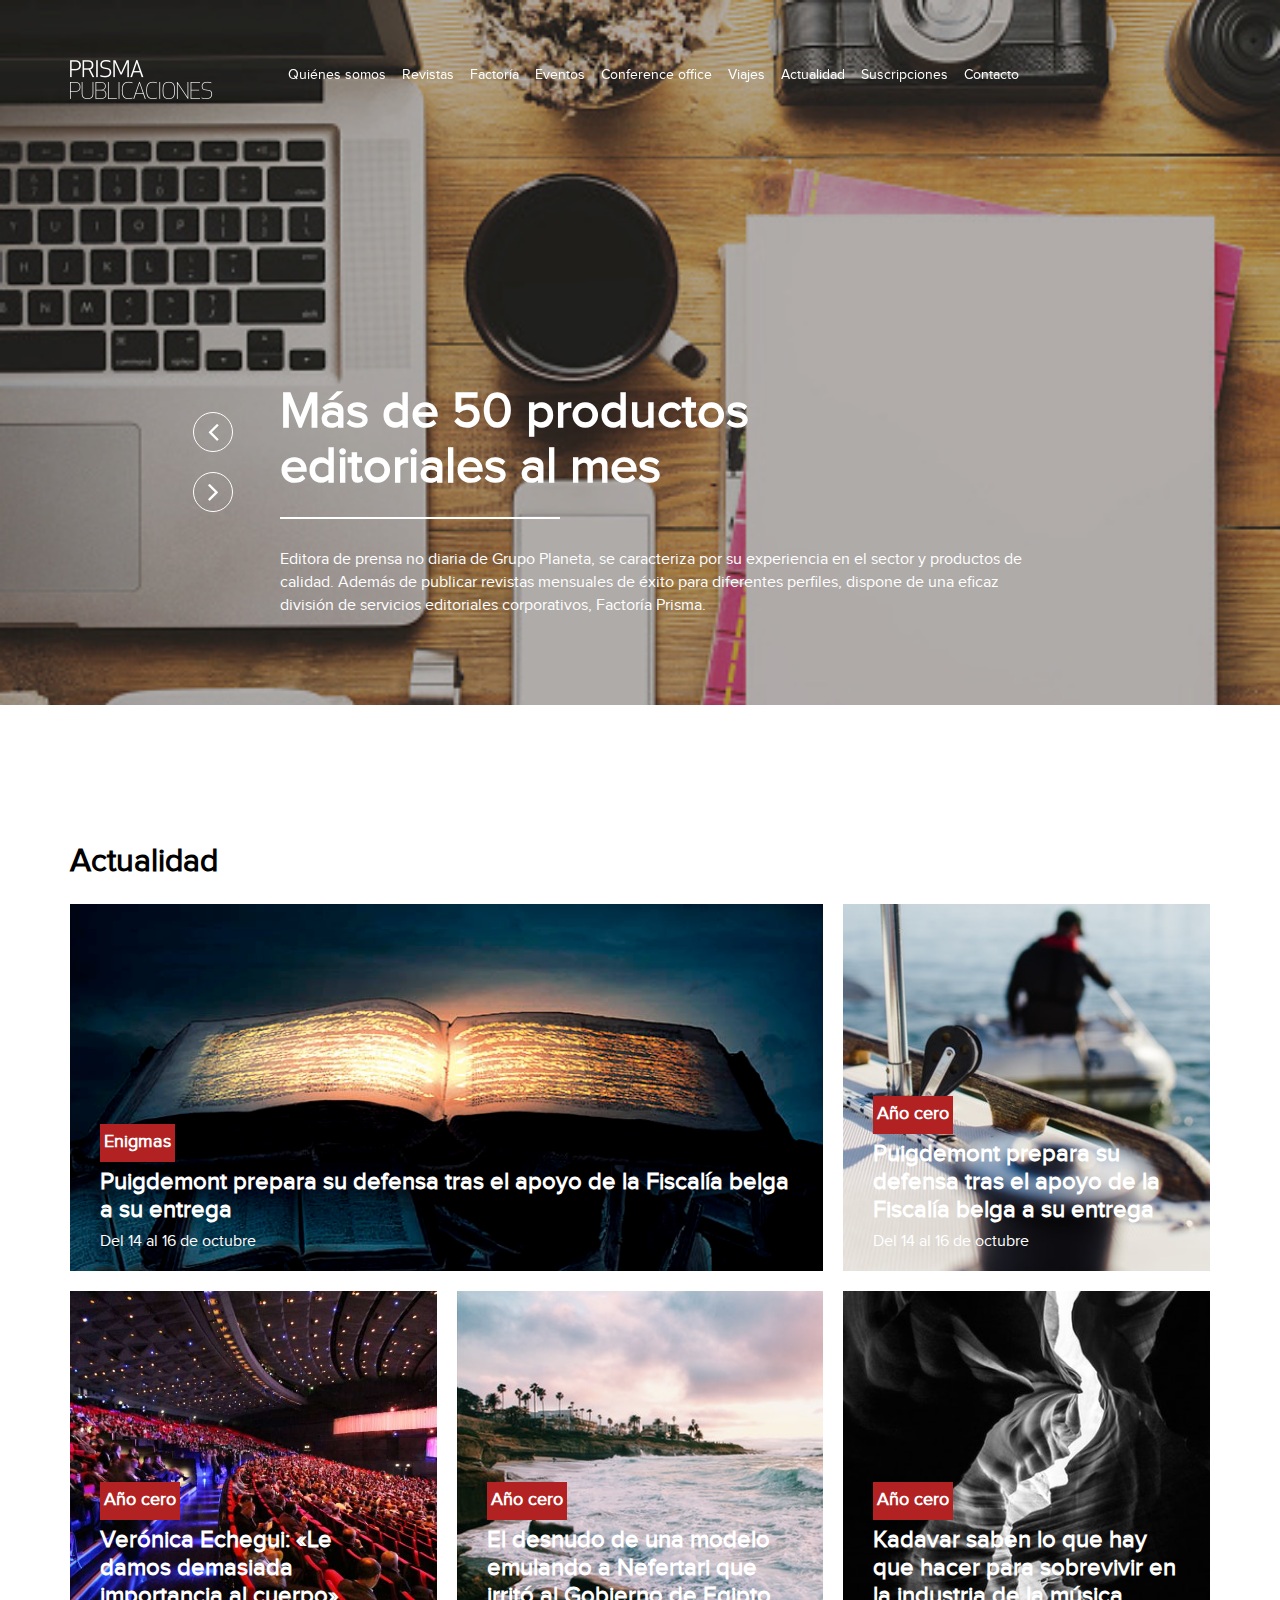
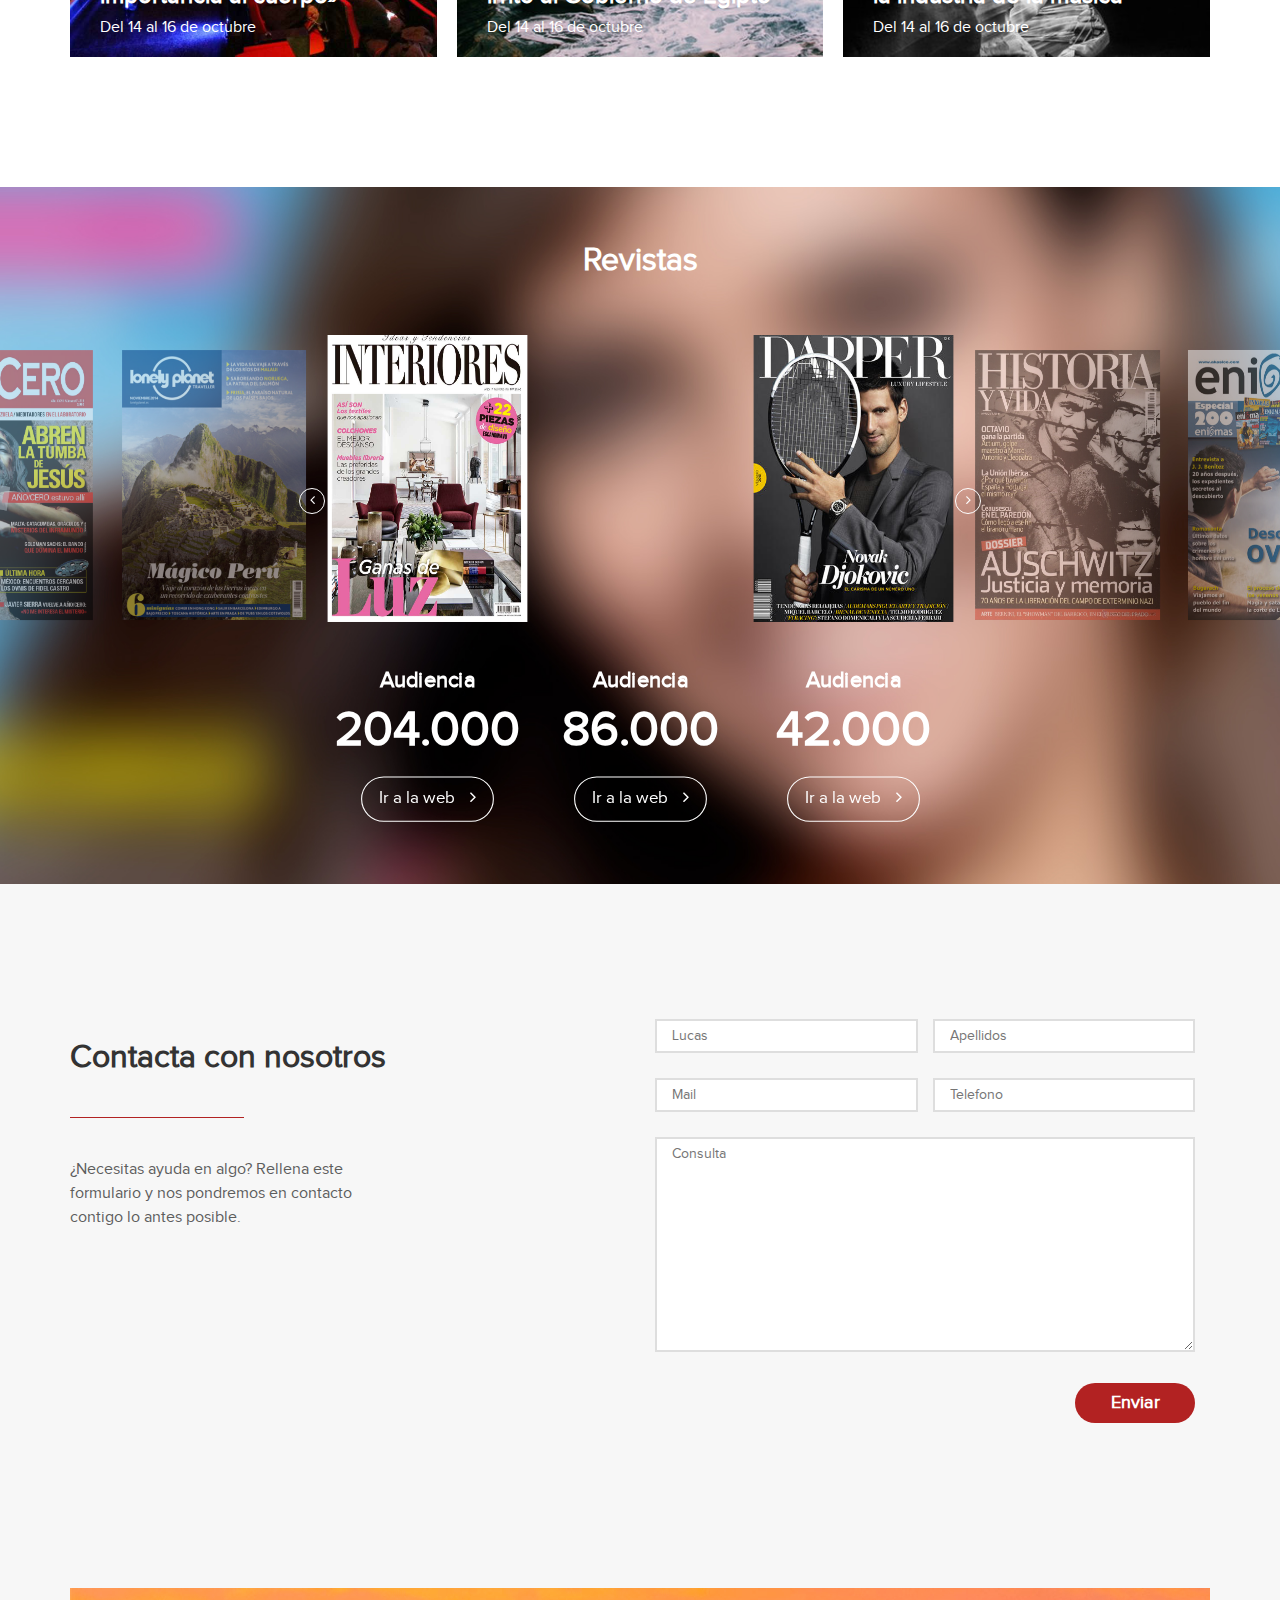
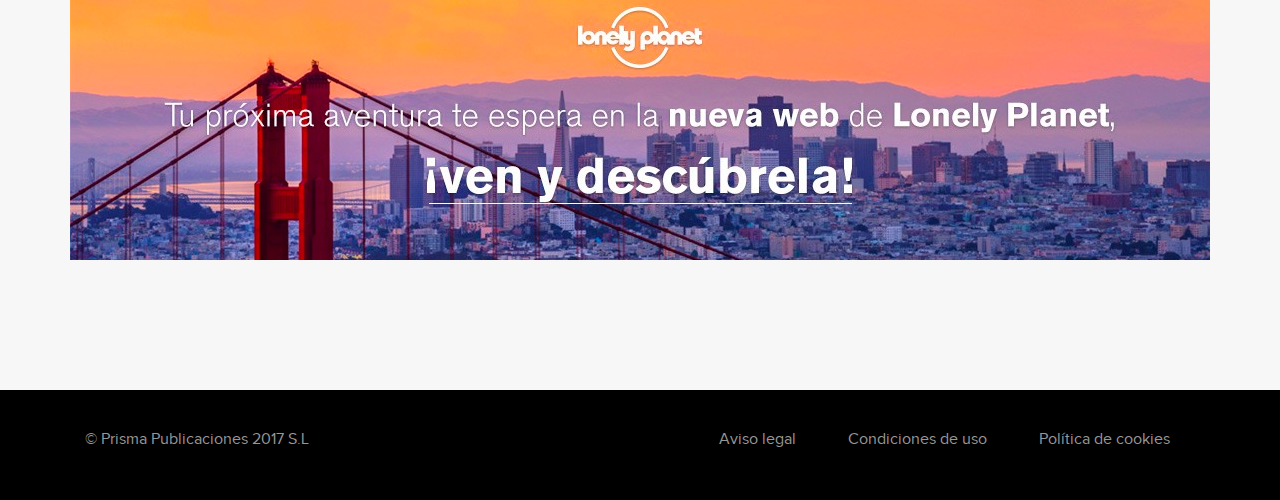
==== commit 9615aaec: "fix bug" ====
--- a/index.html
+++ b/index.html
@@ -67,6 +67,7 @@
                                 </div>
                             </div>
                         </div>
+                        <p class="mobile-item">Editora de prensa no diaria de Grupo Planeta, se caracteriza por su experiencia en el sector y productos de calidad.  Además de publicar revistas mensuales de éxito para diferentes perfiles, dispone de una eficaz división de servicios editoriales corporativos, Factoría Prisma.</p>
                     </div>
                     <div class="item">
                         <div class="sld-ctn" style="background: url('assets/images/home-bg.jpg'); background-size: cover;">
@@ -78,6 +79,8 @@
                                 </div>
                             </div>
                         </div>
+
+                        <p class="mobile-item">Editora de prensa no diaria de Grupo Planeta, se caracteriza por su experiencia en el sector y productos de calidad.  Además de publicar revistas mensuales de éxito para diferentes perfiles, dispone de una eficaz división de servicios editoriales corporativos, Factoría Prisma.</p>
                     </div>
                 </div>
                 <!-- // Slider Carousel \\ -->
@@ -95,7 +98,7 @@
                                     <div class="post-entry">
                                         <a href="#" class="p-cat">Enigmas</a>
                                         <a href="#" class="p-title">Puigdemont prepara su defensa tras el apoyo de la Fiscalía belga a su entrega</a>
-                                        <p class="p-date">Del 14 al 16 de octubre</p>
+                                        <p class="p-date"><span class="p-name">ANTONIO MORENO |</span>Del 14 al 16 de octubre</p>
                                     </div>
                                 </div>
                             </div>
@@ -104,7 +107,7 @@
                                     <div class="post-entry">
                                         <a href="#" class="p-cat">Año cero</a>
                                         <a href="#" class="p-title">Puigdemont prepara su defensa tras el apoyo de la Fiscalía belga a su entrega</a>
-                                        <p class="p-date">Del 14 al 16 de octubre</p>
+                                        <p class="p-date"><span class="p-name">ANTONIO MORENO |</span>Del 14 al 16 de octubre</p>
                                     </div>
                                 </div>
                             </div>
@@ -113,7 +116,7 @@
                                     <div class="post-entry">
                                         <a href="#" class="p-cat">Año cero</a>
                                         <a href="#" class="p-title">Verónica Echegui: «Le damos demasiada importancia al cuerpo»</a>
-                                        <p class="p-date">Del 14 al 16 de octubre</p>
+                                        <p class="p-date"><span class="p-name">ANTONIO MORENO |</span>Del 14 al 16 de octubre</p>
                                     </div>
                                 </div>
                             </div>
@@ -122,7 +125,7 @@
                                     <div class="post-entry">
                                         <a href="#" class="p-cat">Año cero</a>
                                         <a href="#" class="p-title">El desnudo de una modelo emulando a Nefertari que irritó al Gobierno de Egipto</a>
-                                        <p class="p-date">Del 14 al 16 de octubre</p>
+                                        <p class="p-date"><span class="p-name">ANTONIO MORENO |</span>Del 14 al 16 de octubre</p>
                                     </div>
                                 </div>
                             </div>
@@ -131,7 +134,7 @@
                                     <div class="post-entry">
                                         <a href="#" class="p-cat">Año cero</a>
                                         <a href="#" class="p-title">Kadavar saben lo que hay que hacer para sobrevivir en la industria de la música</a>
-                                        <p class="p-date">Del 14 al 16 de octubre</p>
+                                        <p class="p-date"><span class="p-name">ANTONIO MORENO |</span>Del 14 al 16 de octubre</p>
                                     </div>
                                 </div>
                             </div>
--- a/assets/css/custom.css
+++ b/assets/css/custom.css
@@ -102,7 +102,7 @@
 ----------------------------------------------- */
 .journals-slider .owl-item,
 .revistas-slider .owl-item {
-    opacity: .6;
+    opacity: .5;
 }
 .journals-slider .owl-item .item-box,
 .revistas-slider .owl-item .item-box {
@@ -261,6 +261,9 @@
     line-height: 0.6;
     margin-top: -3px;
 }
+.mobile-item {
+    display: none;
+}
 
 .post-new-section {
     padding-top: 13rem;
@@ -324,6 +327,9 @@
     font-size: 16px;
     line-height: 19px;
     margin: 0;
+}
+.post-new-section .post-item .post-bg .post-entry .p-name {
+    display: none;
 }
 
 .journals-section {
@@ -1073,6 +1079,10 @@
 
 .microsite-evento-template header {
     border: 1px solid #B9B9B9;
+    position: fixed;
+    background: #fff;
+    width: 100%;
+    z-index: 999;
 }
 .interior-content .inter-meta {
     margin-bottom: 12px;
--- a/assets/css/responsive.css
+++ b/assets/css/responsive.css
@@ -97,9 +97,6 @@
         padding-right: 15px;
         padding-left: 15px;
     }
-    .somos .somos-item .item-content {
-        width: 100%;
-    }
     .header {
         height: 440px;
     }
@@ -354,7 +351,7 @@
         margin-left: 0;
         margin-bottom: 30px;
         padding: 0 15px;
-        text-align: center;
+        text-align: left;
     }
     .page-body .section-content.section-left {
         float: right;
@@ -379,10 +376,10 @@
         text-align: center;
     }
     .page-body .section-content h2:after {
-        margin: 30px auto;
-    }
-    .page-body .section-content a {
-        margin: 40px auto;
+        margin: 10px 0;
+    }
+    .revistas-temp .page-body .section-content h2:after, .revistas-temp .page-body .section-content a {
+        margin: 20px auto;
     }
     .revistas-temp .color-block .section-item .section-image img {
         float: none;
@@ -572,9 +569,41 @@
         padding-top: 66px;
         padding-bottom: 40px;
     }
+    .actualidad-temp .post-new-section .post-lists {
+        padding: 0;
+    }
     .post-lists > h2 {
         font-size: 22px;
     }
+    .footer {
+        overflow: hidden;
+    }
+    .footer-form input[type="submit"] {
+        float: none;
+        display: block;
+        margin: 0 auto;
+    }
+    .footer .ads {
+        margin-top: 140px;
+        margin-bottom: 0;
+        margin-left: -15px;
+        padding-left: 0;
+        margin-right: -15px;
+        padding-right: 0px;
+        width: 105%;
+    }
+    .post-new-section {
+        padding-bottom: 0;
+    }
+    .somos .somos-item img {
+        margin: 0;
+    }
+    .somos .somos-item .item-content {
+        width: 95%;
+        float: right;
+        margin-bottom: 50px;
+    }
+
 }
 @media screen and (max-width: 639px) {
     .slider-home .sld-ctn {
@@ -586,6 +615,41 @@
     }
     .plan {
         margin-top: 30px;
+    }
+    .main-menu {
+        background: #fff;
+        position: absolute;
+        width: 100%;
+        z-index: 999;
+
+    }
+    .header .navbar-nav li {
+        text-align: center;
+        font-size: 19px;
+        padding-bottom: 5px;
+    }
+    .header .navbar-nav li a {
+        color: #000;
+    }
+    .header .navbar-nav li a:hover, .header .navbar-nav li.active a {
+        border-bottom: 3px solid #ccc;
+    }
+    .navbar-nav {
+        margin: 0;
+    }
+    .post-new-section .post-item .post-bg .post-entry .p-name {
+        display: inline-block;
+        padding-right: 5px;
+    }
+    .journals-slider .owl-nav {
+        top: 25%;
+    }
+    .journals-slider .owl-nav .owl-prev, .journals-slider .owl-nav .owl-next {
+        width: 45px;
+        height: 45px;
+    }
+    .journals-slider.owl-theme .owl-nav [class*=owl-] {
+        font-size: 28px;
     }
 }
 @media screen and (max-width: 579px) {
@@ -639,10 +703,38 @@
         float: right;
         margin-bottom: 30px;
     }
-
+    .slider-home .sld-ctn .sld-info p {
+        display: none;
+    }
+    .slider-home .sld-ctn {
+        height: 350px;
+        overflow: hidden;
+    }
+    .slider-home .sld-ctn .sld-info h1:after {
+        display: none;
+    }
+    .slider-home .sld-ctn .sld-info {
+        bottom: 0;
+    }
+    .slider-home .owl-nav {
+        bottom: 35%;
+    }
+    .mobile-item {
+        display: block;
+        padding: 20px 15px;
+    }
+    .slider-home .sld-ctn .sld-info h1 {
+        padding: 0;
+    }
+    .slider-home .owl-nav .owl-prev, .slider-home .owl-nav .owl-next {
+        margin: 5px 0;
+    }
     .somos-content .somos-filter select.form-control, .somos-content .somos-filter input {
         width: 90%;
         margin: 5px auto;
+    }
+    .header.header-home{
+        height: 370px;
     }
 
     .office-temp .post-lists {
@@ -692,31 +784,15 @@
     .navbar-collapse {
         padding: 0 15px;
     }
-    .main-menu {
-        background: #fff;
-        position: absolute;
-        width: 100%;
-        z-index: 999;
-
-    }
-    .header .navbar-nav li {
-        text-align: center;
-        font-size: 19px;
-        padding-bottom: 5px;
-    }
-    .header .navbar-nav li a {
-        color: #000;
-    }
-    .header .navbar-nav li a:hover, .header .navbar-nav li.active a {
-        border-bottom: 3px solid #ccc;
-    }
+    
     .quienes-temp .page-body .section-image img {
         width: auto;
         height: 300px;
         max-width: 100%;
     }
     .eventos-content .eventos-filter .btn-round {
-        margin-right: 15px;
+        margin-right: 5px;
+        padding: 6px 7px;
     }
     .eventos-content .eventos-ports {
         padding-top: 30px;
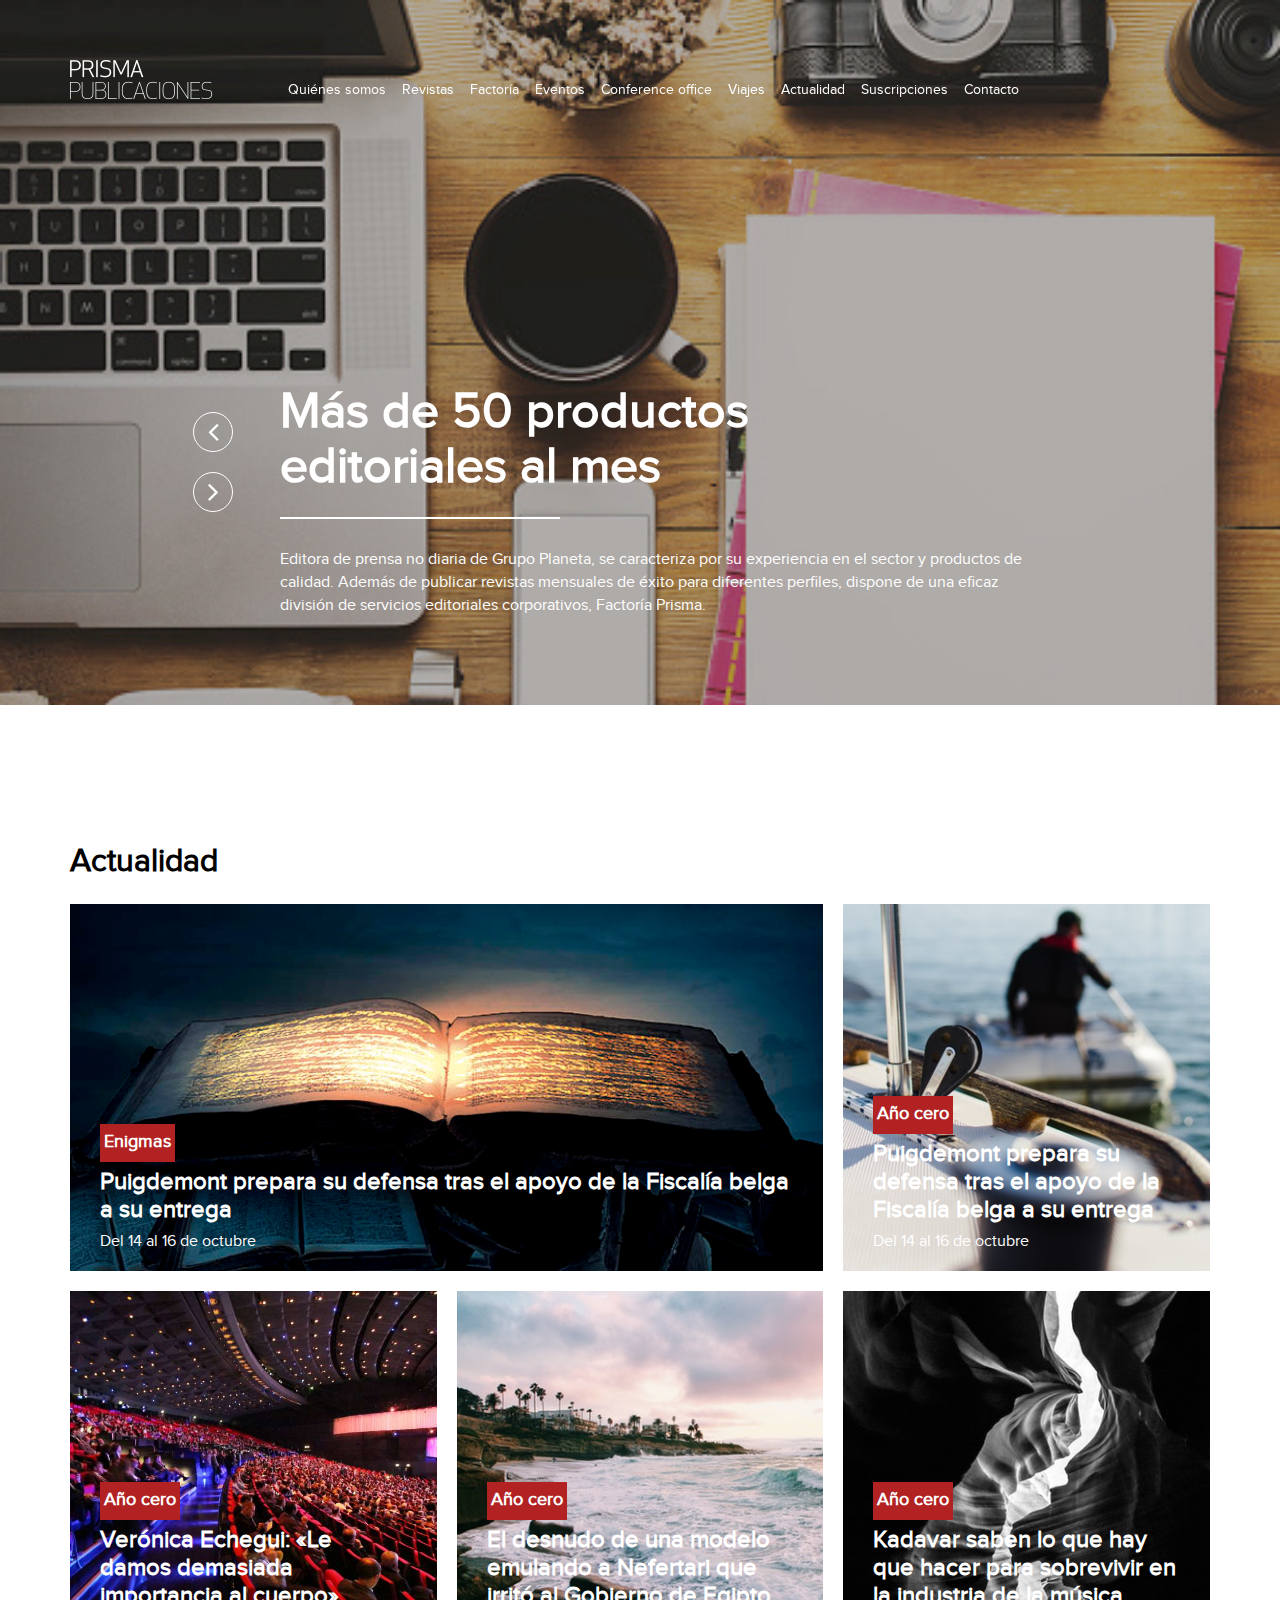
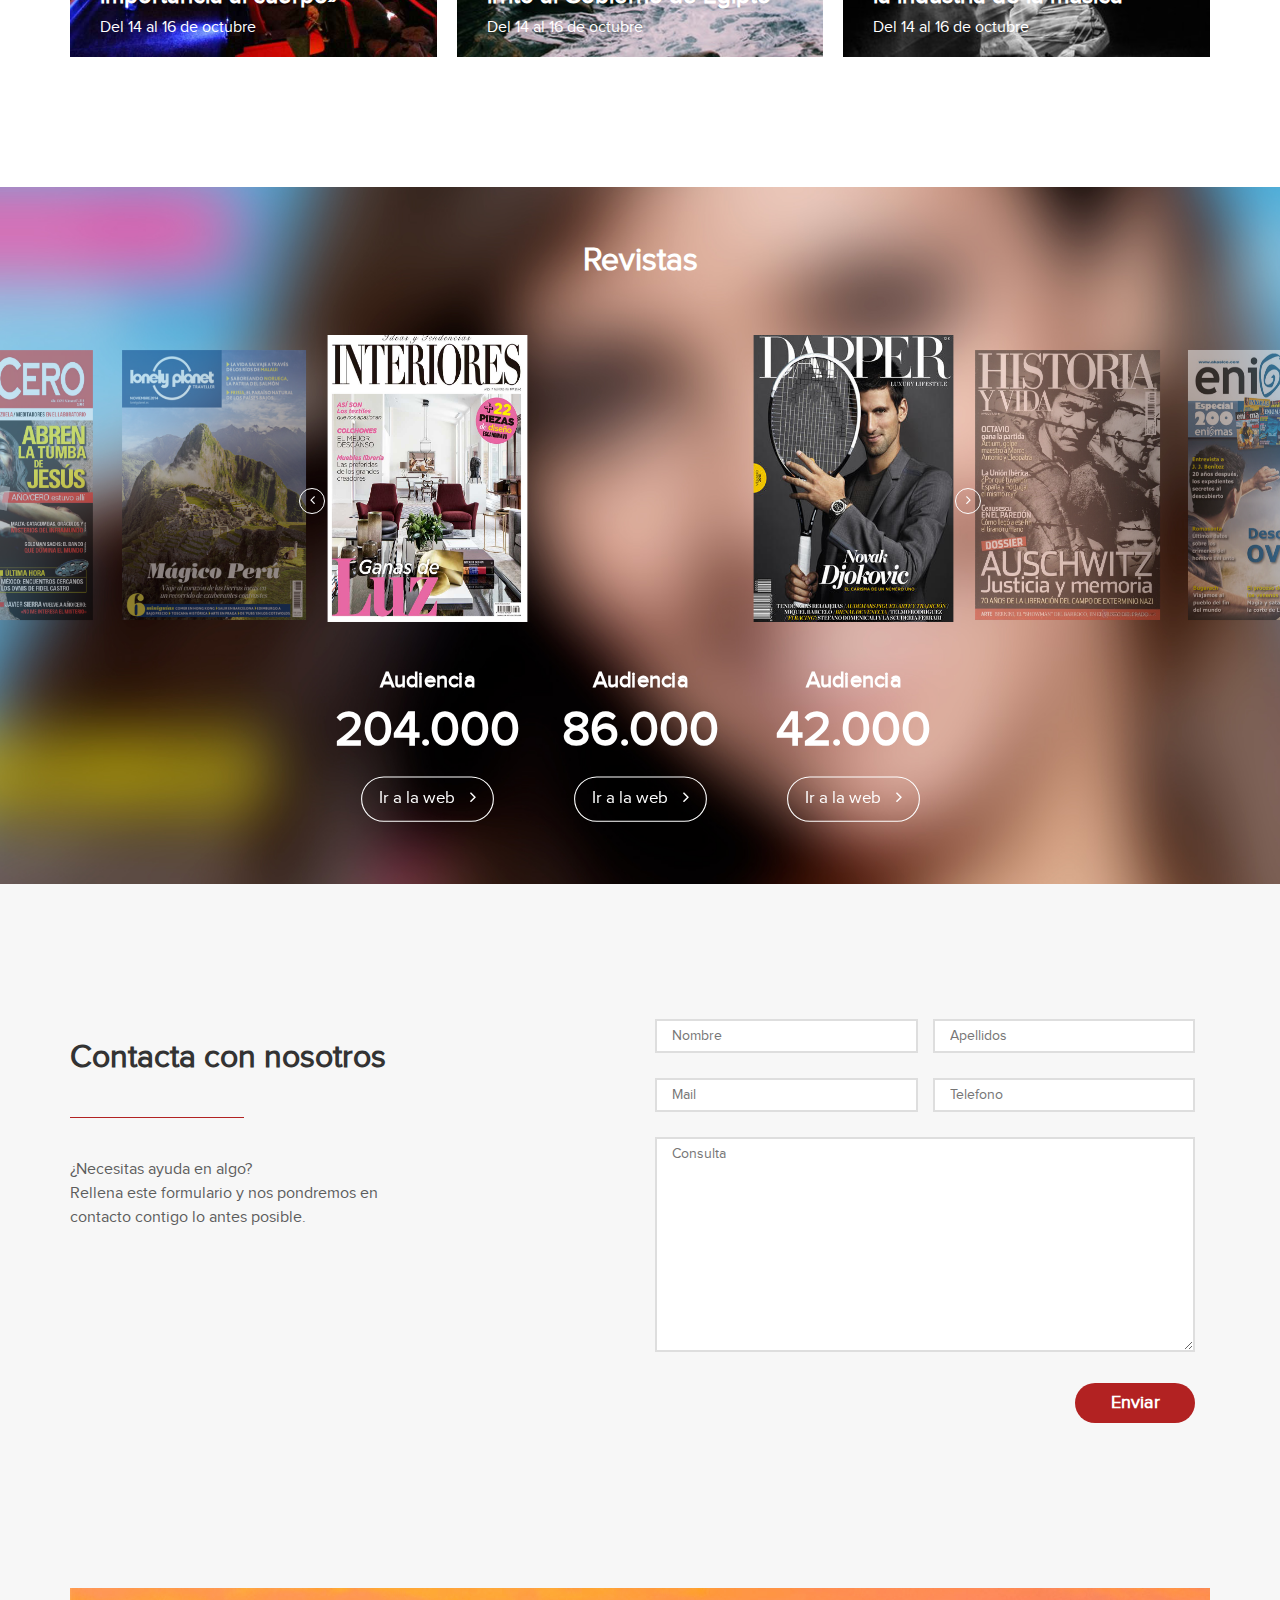
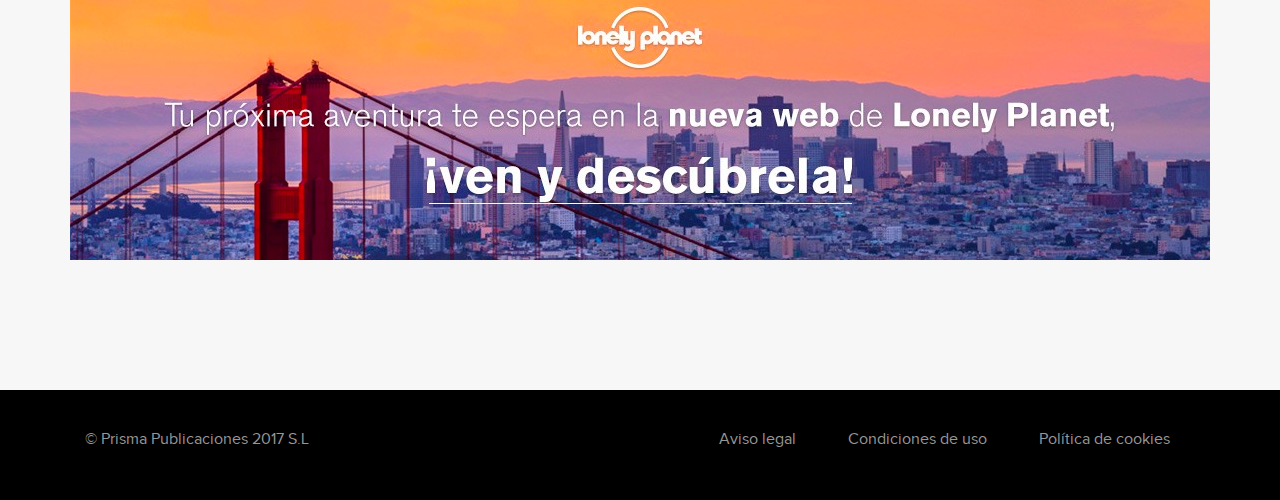
==== commit 6461dadd: "fix feedback client" ====
--- a/index.html
+++ b/index.html
@@ -95,6 +95,8 @@
                         <div class="post-lists row">
                             <div class="post-item item-first col-sm-8 col-xs-12">
                                 <div class="post-bg" style="background-image: url('assets/images/home-new-01.png');">
+		                            <a href="#">
+		                           	</a>
                                     <div class="post-entry">
                                         <a href="#" class="p-cat">Enigmas</a>
                                         <a href="#" class="p-title">Puigdemont prepara su defensa tras el apoyo de la Fiscalía belga a su entrega</a>
@@ -104,6 +106,8 @@
                             </div>
                             <div class="post-item col-sm-4 col-xs-12">
                                 <div class="post-bg imgResize-1-1" style="background-image: url('assets/images/home-new-02.png');">
+		                            <a href="#">
+		                           	</a>
                                     <div class="post-entry">
                                         <a href="#" class="p-cat">Año cero</a>
                                         <a href="#" class="p-title">Puigdemont prepara su defensa tras el apoyo de la Fiscalía belga a su entrega</a>
@@ -113,6 +117,8 @@
                             </div>
                             <div class="post-item col-sm-4 col-xs-12">
                                 <div class="post-bg imgResize-1-1" style="background-image: url('assets/images/home-new-03.png');">
+		                            <a href="#">
+		                           	</a>
                                     <div class="post-entry">
                                         <a href="#" class="p-cat">Año cero</a>
                                         <a href="#" class="p-title">Verónica Echegui: «Le damos demasiada importancia al cuerpo»</a>
@@ -122,6 +128,8 @@
                             </div>
                             <div class="post-item col-sm-4 col-xs-12">
                                 <div class="post-bg imgResize-1-1" style="background-image: url('assets/images/home-new-04.png');">
+		                            <a href="#">
+		                           	</a>
                                     <div class="post-entry">
                                         <a href="#" class="p-cat">Año cero</a>
                                         <a href="#" class="p-title">El desnudo de una modelo emulando a Nefertari que irritó al Gobierno de Egipto</a>
@@ -131,6 +139,8 @@
                             </div>
                             <div class="post-item col-sm-4 col-xs-12">
                                 <div class="post-bg imgResize-1-1" style="background-image: url('assets/images/home-new-05.png');">
+		                            <a href="#">
+		                           	</a>
                                     <div class="post-entry">
                                         <a href="#" class="p-cat">Año cero</a>
                                         <a href="#" class="p-title">Kadavar saben lo que hay que hacer para sobrevivir en la industria de la música</a>
@@ -153,7 +163,7 @@
                             <div class="item">
                                 <div class="item-box">
                                     <div class="journals-img">
-                                        <img src="assets/images/journals-sl01.png" class="img-responsive" alt="" />
+                                        <a href="#"><img src="assets/images/journals-sl01.png" class="img-responsive" alt="" /></a>
                                     </div>
                                     <div class="journals-info text-center">
                                         <p class="jo-name">Audiencia</p>
@@ -165,7 +175,7 @@
                             <div class="item">
                                 <div class="item-box">
                                     <div class="journals-img">
-                                        <img src="assets/images/journals-sl02.png" class="img-responsive" alt="" />
+                                        <a href="#"><img src="assets/images/journals-sl02.png" class="img-responsive" alt="" /></a>
                                     </div>
                                     <div class="journals-info text-center">
                                         <p class="jo-name">Audiencia</p>
@@ -177,7 +187,7 @@
                             <div class="item">
                                 <div class="item-box">
                                     <div class="journals-img">
-                                        <img src="assets/images/journals-sl03.png" class="img-responsive" alt="" />
+                                        <a href="#"><img src="assets/images/journals-sl03.png" class="img-responsive" alt="" /></a>
                                     </div>
                                     <div class="journals-info text-center">
                                         <p class="jo-name">Audiencia</p>
@@ -189,7 +199,7 @@
                             <div class="item">
                                 <div class="item-box">
                                     <div class="journals-img">
-                                        <img src="assets/images/journals-sl04.png" class="img-responsive" alt="" />
+                                        <a href="#"><img src="assets/images/journals-sl04.png" class="img-responsive" alt="" /></a>
                                     </div>
                                     <div class="journals-info text-center">
                                         <p class="jo-name">Audiencia</p>
@@ -201,7 +211,7 @@
                             <div class="item">
                                 <div class="item-box">
                                     <div class="journals-img">
-                                        <img src="assets/images/journals-sl05.png" class="img-responsive" alt="" />
+                                        <a href="#"><img src="assets/images/journals-sl05.png" class="img-responsive" alt="" /></a>
                                     </div>
                                     <div class="journals-info text-center">
                                         <p class="jo-name">Audiencia</p>
@@ -213,7 +223,7 @@
                             <div class="item">
                                 <div class="item-box">
                                     <div class="journals-img">
-                                        <img src="assets/images/journals-sl06.png" class="img-responsive" alt="" />
+                                        <a href="#"><img src="assets/images/journals-sl06.png" class="img-responsive" alt="" /></a>
                                     </div>
                                     <div class="journals-info text-center">
                                         <p class="jo-name">Audiencia</p>
@@ -225,7 +235,7 @@
                             <div class="item">
                                 <div class="item-box">
                                     <div class="journals-img">
-                                        <img src="assets/images/journals-sl07.png" class="img-responsive" alt="" />
+                                        <a href="#"><img src="assets/images/journals-sl07.png" class="img-responsive" alt="" /></a>
                                     </div>
                                     <div class="journals-info text-center">
                                         <p class="jo-name">Audiencia</p>
@@ -246,13 +256,13 @@
                     <div class="row">
                         <div class="col-md-6 footer-content">
                             <h1>Contacta con nosotros</h1>
-                            <p>¿Necesitas ayuda en algo? Rellena este formulario y nos pondremos en contacto contigo lo antes posible.</p>
+                            <p>¿Necesitas ayuda en algo? <br/>Rellena este formulario y nos pondremos en contacto contigo lo antes posible.</p>
                         </div>
                         <div class="col-md-6 footer-form">
                             <form>
                                 <div class="row">
                                     <div class="col-xs-12 col-md-6">
-                                        <input type="text" placeholder="Lucas" value="">
+                                        <input type="text" placeholder="Nombre" value="">
                                     </div>
                                     <div class="col-xs-12 col-md-6">
                                         <input type="text" placeholder="Apellidos" value="">
--- a/assets/css/style.css
+++ b/assets/css/style.css
@@ -78,9 +78,23 @@
     margin-top: 200px;
 }
 
+.header .main-menu {
+	margin-top: 15px;
+}
+
 .main-contain {
     margin-bottom: 200px;
     background: #fff;
+}
+.post-bg {
+    position: relative;
+}
+.post-bg > a {
+    position: absolute;
+    width: 100%;
+    height: 100%;
+    top: 0;
+    left: 0;
 }
 .page-intro {
     margin-top: -170px;
@@ -166,10 +180,12 @@
     font-weight: 700;
 }
 /*** QUIENES PAGE ***/
-
+.quienes-temp .section-image {
+	overflow: hidden;
+}
 .quienes-temp .page-body .section-image img{
     height: 600px;
-    width: 100%;
+    min-width: 100%;
 }
 
 .quienes-temp .somos > .row {
@@ -224,9 +240,10 @@
 .quienes-temp .contact h1 {
     margin-bottom: 40px;
     margin-top: 100px;
-}
-
-.quienes-temp .contact #map iframe {
+    font-weight: bold;
+}
+
+.quienes-temp .contact #map img {
     width: 100% !important;
     height: 490px !important;
     object-fit: over;
--- a/assets/css/custom.css
+++ b/assets/css/custom.css
@@ -27,6 +27,9 @@
     -ms-transition: ease 0.4s all;
     -o-transition: ease 0.4s all;
     transition: ease 0.4s all;
+}
+.viajes-event-info .btn-round {
+    padding: 10px 60px;
 }
 .btn-round i {
     padding-left: 10px;
@@ -997,7 +1000,7 @@
 }
 .ponentes-section img {
     border-radius: 50%;
-    margin-bottom: 40px
+    margin: 0 auto 40px
 }
 .ponentes-section .name {
     font-size: 22px;
--- a/assets/css/responsive.css
+++ b/assets/css/responsive.css
@@ -12,8 +12,13 @@
 
 }
 
-@media screen and (min-width: 1440px) {
-
+@media screen and (min-width: 1366px) {
+    .quienes-temp .page-body .section-image img {
+        height: 460px;
+    }
+    .page-body .section-content {
+        padding-top: 60px;
+    }
 }
 @media screen and (min-width: 1920px) {
 
@@ -554,6 +559,13 @@
     .actualidad-temp .eventos-content .btn-load-more-ajax a {
         margin: 15px 0 0;
     }
+    .actualidad-temp .eventos-content .eventos-filter label {
+        display: none
+    }
+    .actualidad-temp .eventos-content .eventos-filter select.form-control {
+        margin-top: 10px;
+        display: inline-block;
+    }
     .actualidad-interior-single .header {
         padding-top: 20px;
         height: 80px;
@@ -603,7 +615,13 @@
         float: right;
         margin-bottom: 50px;
     }
-
+    .quienes-temp .page-body .section-image img {
+        height: auto;
+        width: 100%;
+    }
+    .footer-link ul {
+        padding-left: 0;
+    }
 }
 @media screen and (max-width: 639px) {
     .slider-home .sld-ctn {
@@ -650,6 +668,20 @@
     }
     .journals-slider.owl-theme .owl-nav [class*=owl-] {
         font-size: 28px;
+    }
+    .footer-link ul li a {
+        color: #979797;
+        font-size: 13px;
+        line-height: 19px;
+        text-align: left;
+        padding: 0;
+        padding-right: 10px;
+    }
+    .footer-link ul li:last-child a {
+        padding-right: 0;
+    }
+    .copyright p {
+        text-align: center;
     }
 }
 @media screen and (max-width: 579px) {
@@ -784,7 +816,7 @@
     .navbar-collapse {
         padding: 0 15px;
     }
-    
+
     .quienes-temp .page-body .section-image img {
         width: auto;
         height: 300px;
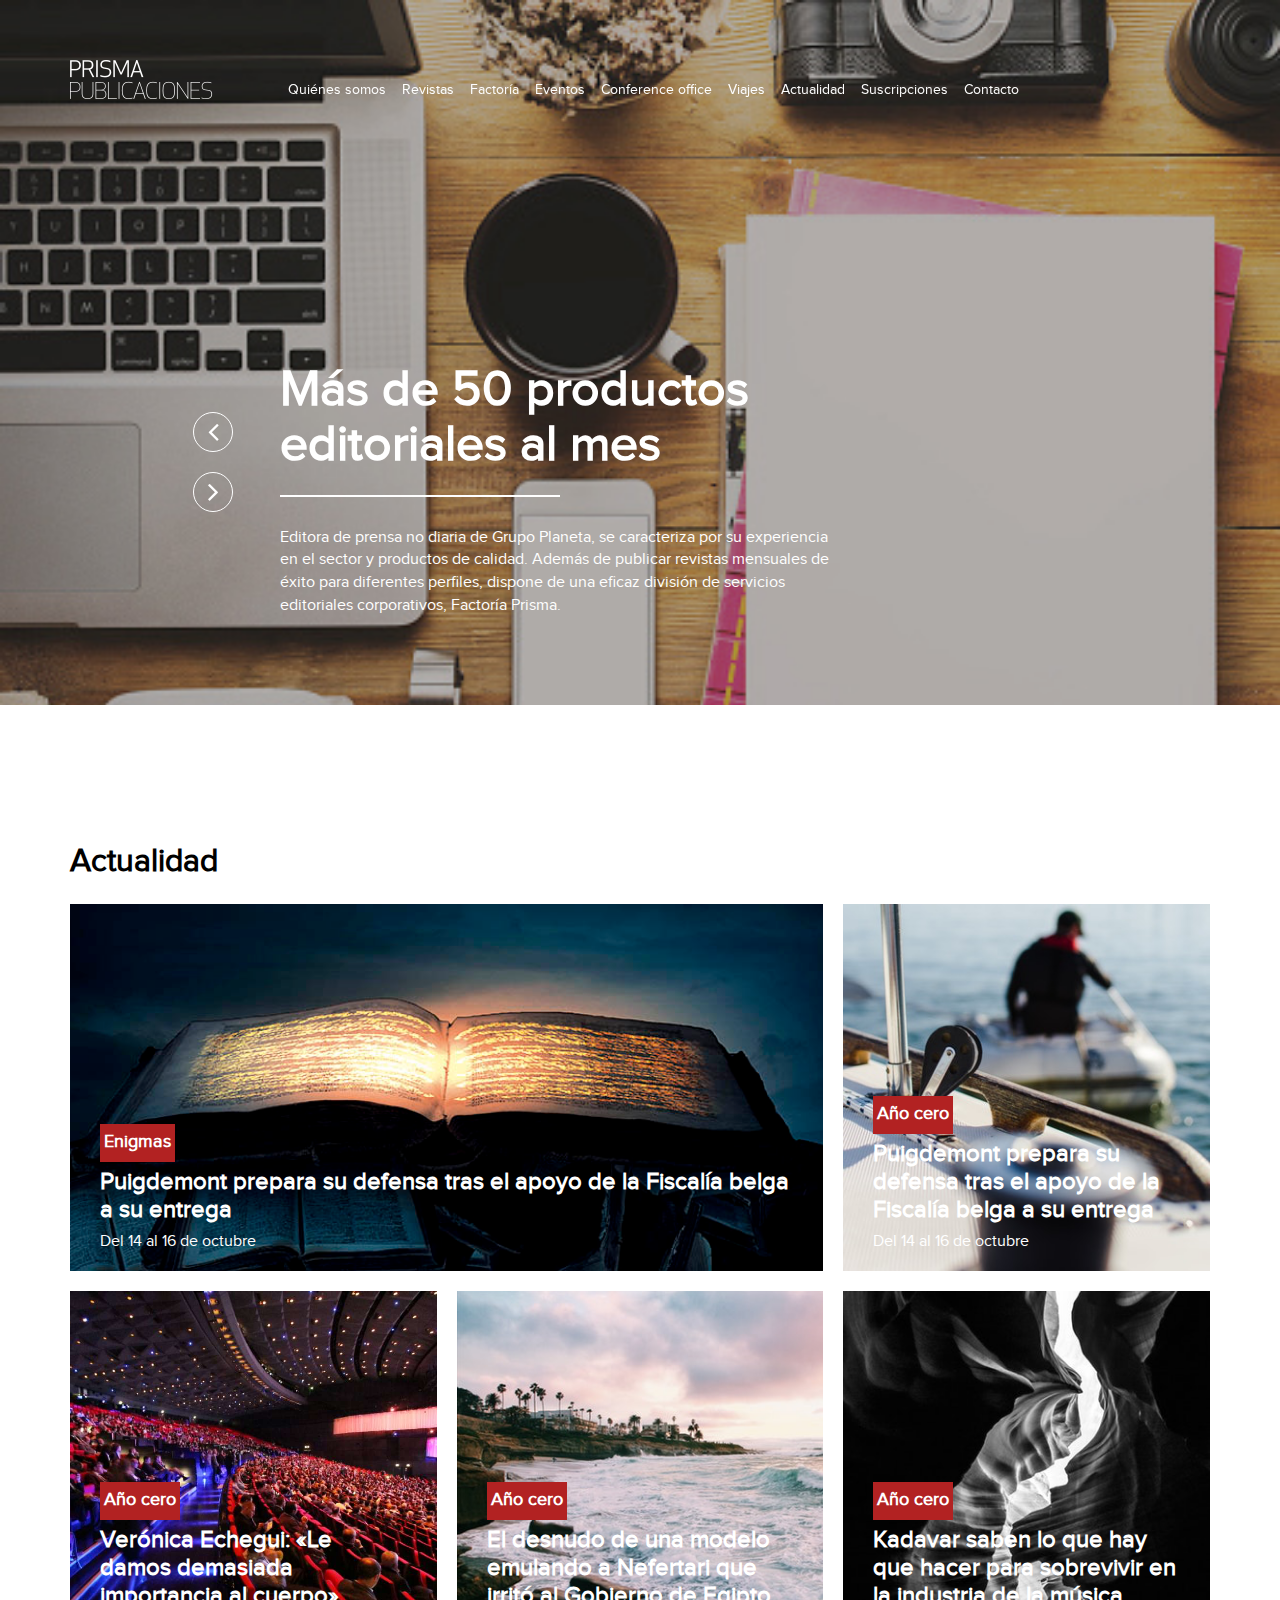
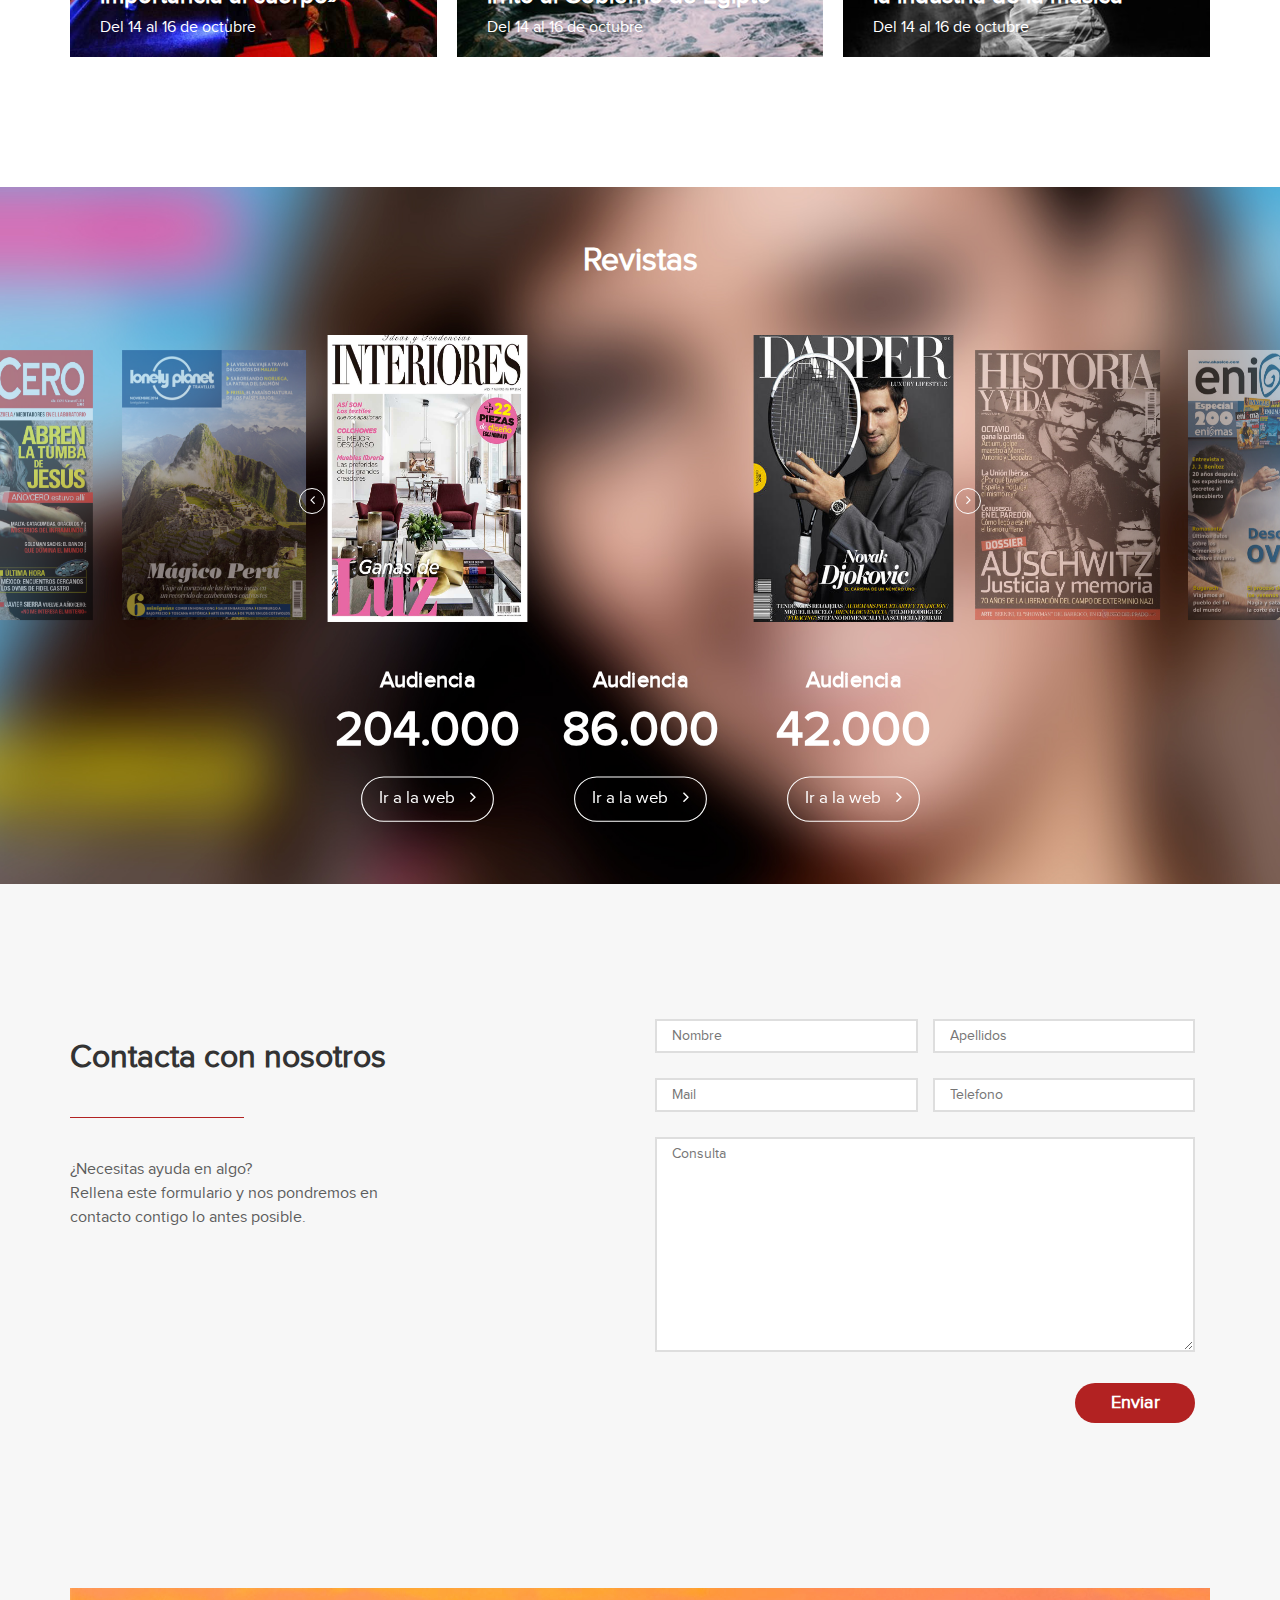
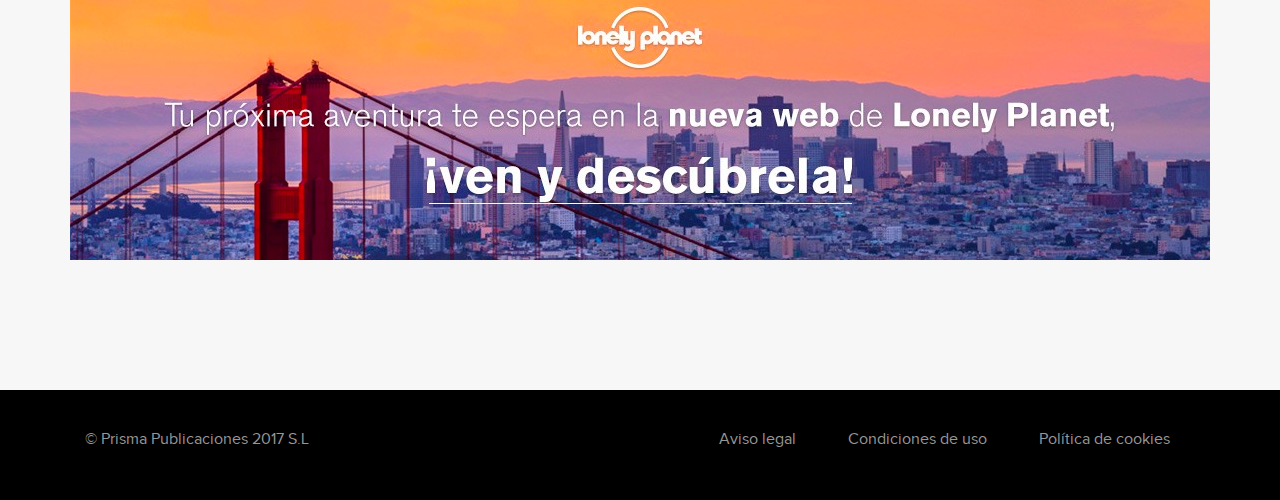
==== commit d0ced8fd: "fix footer" ====
--- a/index.html
+++ b/index.html
@@ -60,7 +60,7 @@
                     <div class="item">
                         <div class="sld-ctn" style="background: url('assets/images/home-bg.jpg'); background-size: cover;">
                             <div class="container">
-                                <div class="sld-info col-sm-8 col-sm-offset-2 col-xs-10 col-xs-offset-2">
+                                <div class="sld-info col-sm-6 col-sm-offset-2 col-xs-10 col-xs-offset-2">
                                     <h1>Más de 50 productos<br />
                                         editoriales al mes</h1>
                                     <p>Editora de prensa no diaria de Grupo Planeta, se caracteriza por su experiencia en el sector y productos de calidad.  Además de publicar revistas mensuales de éxito para diferentes perfiles, dispone de una eficaz división de servicios editoriales corporativos, Factoría Prisma.</p>
@@ -72,7 +72,7 @@
                     <div class="item">
                         <div class="sld-ctn" style="background: url('assets/images/home-bg.jpg'); background-size: cover;">
                             <div class="container">
-                                <div class="sld-info col-sm-8 col-sm-offset-2 col-xs-10 col-xs-offset-2">
+                                <div class="sld-info col-sm-6 col-sm-offset-2 col-xs-10 col-xs-offset-2">
                                     <h1>Más de 50 productos<br />
                                         editoriales al mes</h1>
                                     <p>Editora de prensa no diaria de Grupo Planeta, se caracteriza por su experiencia en el sector y productos de calidad.  Además de publicar revistas mensuales de éxito para diferentes perfiles, dispone de una eficaz división de servicios editoriales corporativos, Factoría Prisma.</p>
--- a/assets/css/custom.css
+++ b/assets/css/custom.css
@@ -272,6 +272,10 @@
     padding-top: 13rem;
     padding-bottom: 11rem;
 }
+.viajes-temp .post-new-section {
+    padding-top: 6rem;
+    padding-bottom: 0;
+}
 .post-new-section h3.title {
     font-size: 32px;
     font-weight: 700;
--- a/assets/css/responsive.css
+++ b/assets/css/responsive.css
@@ -12,12 +12,15 @@
 
 }
 
-@media screen and (min-width: 1366px) {
+@media screen and (min-width: 1366px) and (max-width: 1899px) {
     .quienes-temp .page-body .section-image img {
         height: 460px;
     }
     .page-body .section-content {
         padding-top: 60px;
+    }
+    .slider-home .owl-nav {
+        left: 15%;
     }
 }
 @media screen and (min-width: 1920px) {
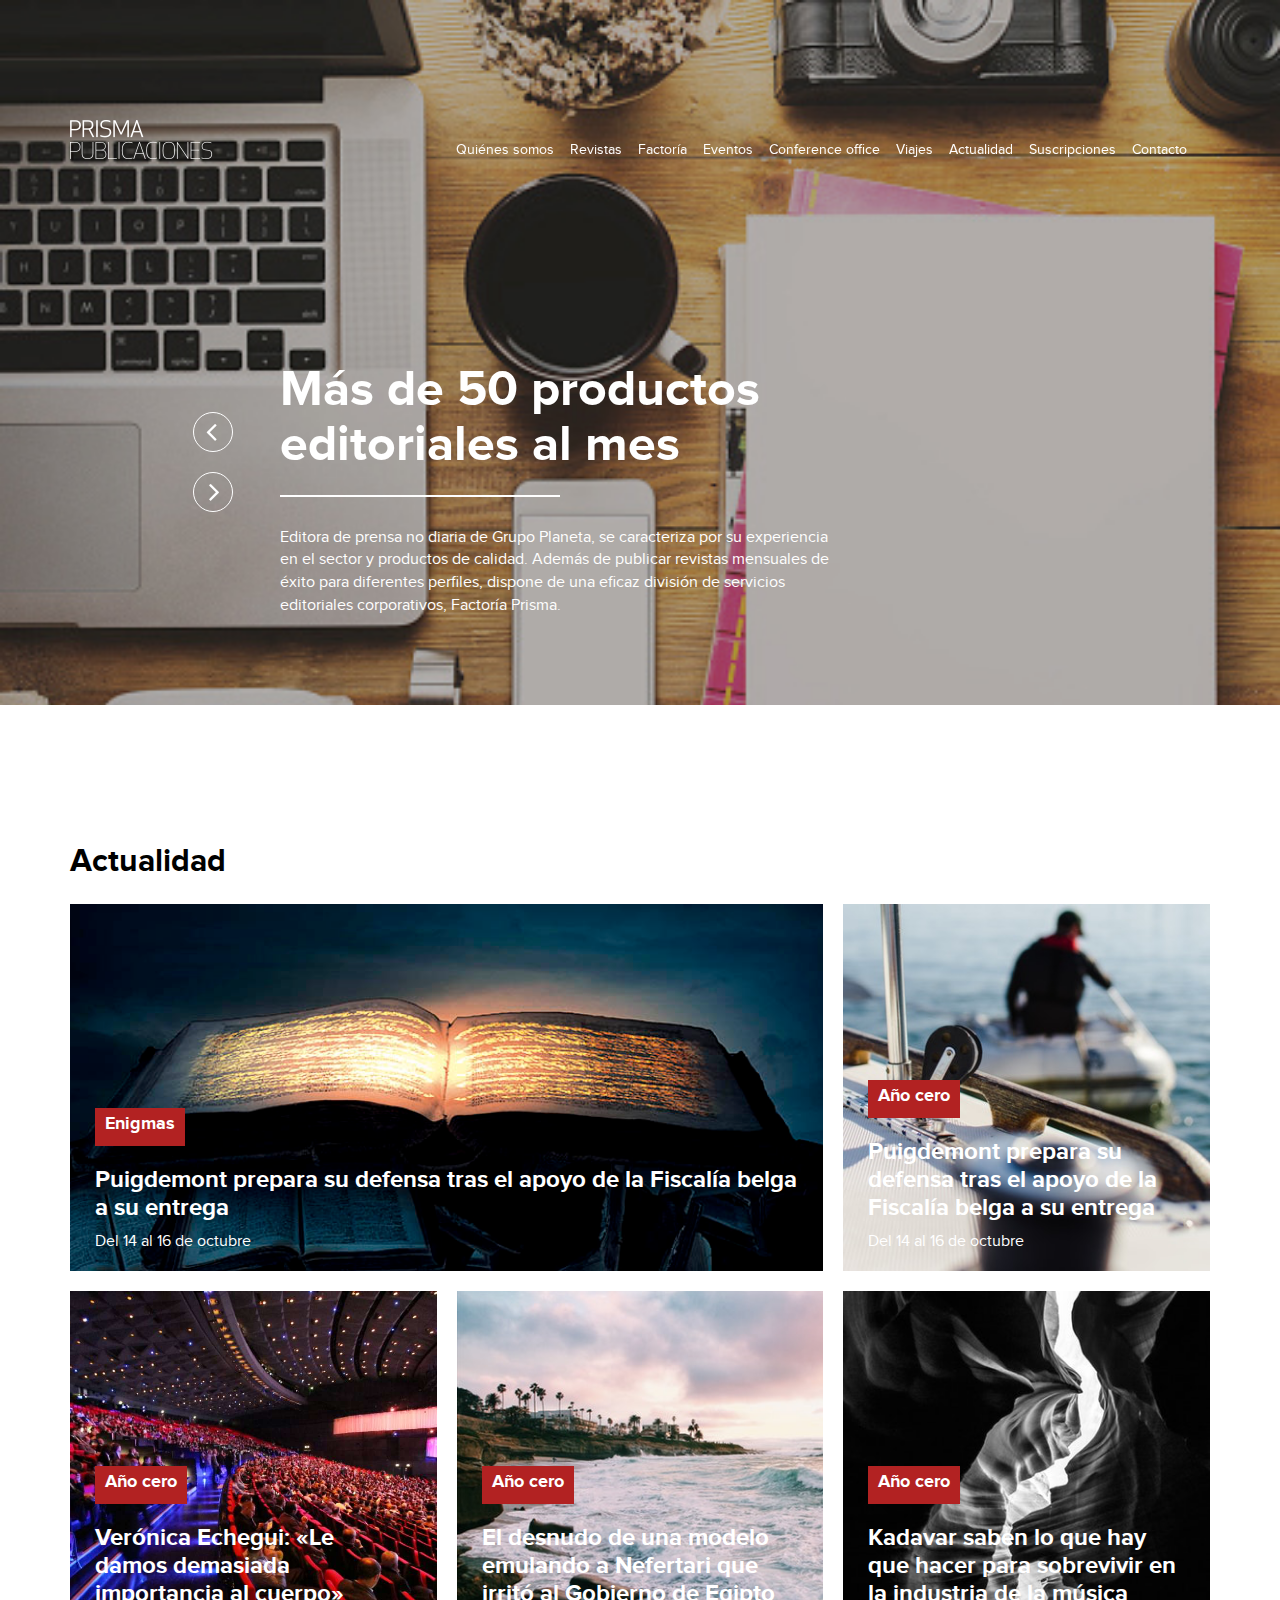
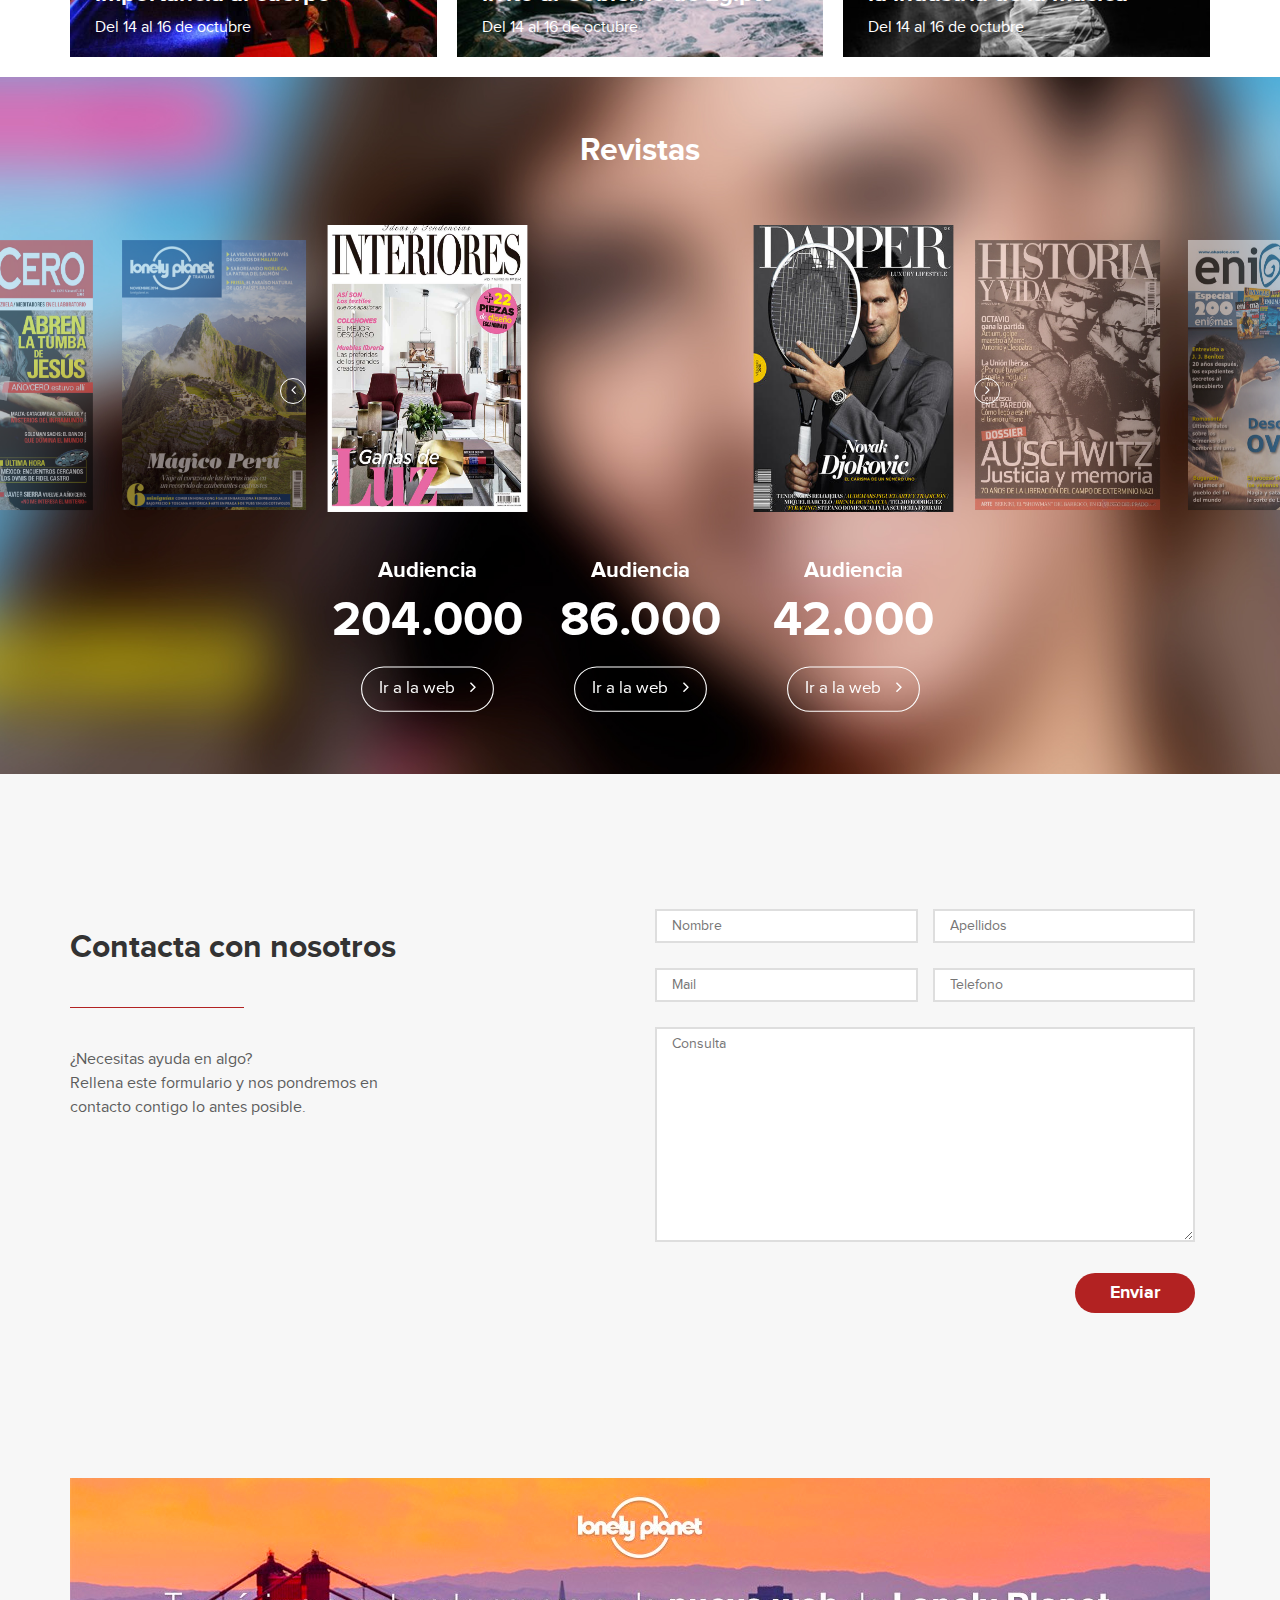
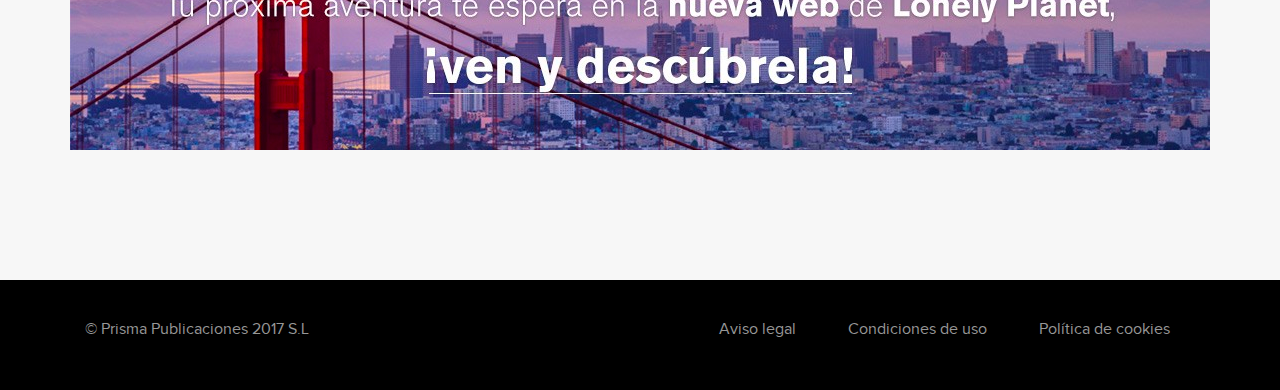
==== commit 91270b5d: "add svg + fix bug 27, 1 + menu lign right" ====
--- a/index.html
+++ b/index.html
@@ -24,37 +24,38 @@
         <!-- MAIN CONTENT -->
         <div id="main">
             <div class="header header-home">
-                <div class="container">
-                    <div class="row">
-                        <div class="col-sm-12 col-md-2 brand">
-                            <a href="#"><img src="assets/images/logo.png"></a>
-                            <div class="navbar-header">
-                                <button type="button" class="navbar-toggle collapsed" data-toggle="collapse" data-target="#main-menu"  aria-expanded="false">
-                                    <span class="icon-bar"></span>
-                                    <span class="icon-bar"></span>
-                                    <span class="icon-bar"></span>
-                                </button>
-                            </div>
-                            <div class="clear"></div>
-                        </div>
-                        <div class="col-sm-12 col-md-10 main-menu">
-                            <div class="collapse navbar-collapse" id="main-menu">
-                                <ul class="nav navbar-nav">
-                                    <li><a href="quienes.html">Quiénes somos</a></li>
-                                    <li><a href="revistas.html">Revistas</a></li>
-                                    <li><a href="factoria.html">Factoría</a></li>
-                                    <li><a href="eventos.html">Eventos</a></li>
-                                    <li><a href="conference.html">Conference office</a></li>
-                                    <li><a href="viajes.html">Viajes</a></li>
-                                    <li><a href="actualidad.html">Actualidad</a></li>
-                                    <li><a href="suscripciones.html">Suscripciones</a></li>
-                                    <li><a href="contacto.html">Contacto</a></li>                           
-                                </ul>
-                            </div>
-                        </div>
-                    </div>
-                </div>
-
+                <div class="full-header">
+                    <div class="container">
+                        <div class="row">
+                            <div class="col-sm-12 col-md-2 brand">
+                                <a href="#"><img src="assets/images/logo.png"></a>
+                                <div class="navbar-header">
+                                    <button type="button" class="navbar-toggle collapsed" data-toggle="collapse" data-target="#main-menu"  aria-expanded="false">
+                                        <span class="icon-bar"></span>
+                                        <span class="icon-bar"></span>
+                                        <span class="icon-bar"></span>
+                                    </button>
+                                </div>
+                                <div class="clear"></div>
+                            </div>
+                            <div class="col-sm-12 col-md-10 main-menu">
+                                <div class="collapse navbar-collapse" id="main-menu">
+                                    <ul class="nav navbar-nav">
+                                        <li><a href="quienes.html">Quiénes somos</a></li>
+                                        <li><a href="revistas.html">Revistas</a></li>
+                                        <li><a href="factoria.html">Factoría</a></li>
+                                        <li><a href="eventos.html">Eventos</a></li>
+                                        <li><a href="conference.html">Conference office</a></li>
+                                        <li><a href="viajes.html">Viajes</a></li>
+                                        <li><a href="actualidad.html">Actualidad</a></li>
+                                        <li><a href="suscripciones.html">Suscripciones</a></li>
+                                        <li><a href="contacto.html">Contacto</a></li>                           
+                                    </ul>
+                                </div>
+                            </div>
+                        </div>
+                    </div>
+                </div>
                 <!-- // Slider Banner Home \\ -->
                 <div class="slider-home owl-carousel owl-theme">
                     <div class="item">
--- a/assets/css/style.css
+++ b/assets/css/style.css
@@ -1,15 +1,21 @@
 @font-face {
     font-family: 'proxima_novaregular';
-    src: url('../fonts/ProximaNova/proximanova-regular-webfont.eot');
-    src: url('../fonts/ProximaNova/proximanova-regular-webfont.eot?#iefix') format('embedded-opentype'),
-         url('../fonts/ProximaNova/proximanova-regular-webfont.woff2') format('woff2'),
-         url('../fonts/ProximaNova/proximanova-regular-webfont.woff') format('woff'),
-         url('../fonts/ProximaNova/proximanova-regular-webfont.ttf') format('truetype'),
-         url('../fonts/ProximaNova/proximanova-regular-webfont.svg#proxima_novaregular') format('svg');
+    src: url('../fonts/proximanova-regular-webfont.woff2') format('woff2'),
+         url('../fonts/proximanova-regular-webfont.ttf') format('truetype'),
+         url('../fonts/proximanova-regular-webfont.woff') format('woff');
     font-weight: normal;
     font-style: normal;
 }
 
+@font-face {
+    font-family: 'proxima_novabold';
+    src: url('../fonts/proximanova-bold-webfont.woff2') format('woff2'),
+         url('../fonts/proximanova-bold-webfont.ttf') format('truetype'),
+         url('../fonts/proximanova-bold-webfont.woff') format('woff');
+    font-weight: normal;
+    font-style: normal;
+}
+
 body {
     font-family: "proxima_novaregular"; 
 }
@@ -17,11 +23,35 @@
     clear: both;
 }
 
-
+b, strong {
+    font-family: "proxima_novabold";   
+}
 /*** HEADER ***/
 .header {
     height: 580px;
+    background-attachment: fixed;
+    background-position: center;
+    background-repeat: no-repeat;
+    background-size: cover;
+}
+.full-header {
     padding-top: 60px;
+    transition: padding-top 0.15s ease-out;
+    transition: padding-bottom 0.15s ease-out;
+}
+.sticky {
+  z-index: 9999;
+  position: fixed !important;
+  top: 0;
+  padding-top: 20px;
+  padding-bottom: 20px;
+  max-height: 85px;
+  overflow: hidden;
+  left: 0;
+  right: 0;
+  transition: padding-top 0.15s ease-out;
+  transition: padding-bottom 0.15s ease-out;
+  background-color: rgba(0,0,0,.8);
 }
 .header.header-home {
     height: 705px;
@@ -73,7 +103,7 @@
 .header .page-title h1 {
     color: #FFFFFF; 
     font-size: 50px;    
-    font-weight: bold;  
+    font-family: "proxima_novabold";   
     line-height: 84px;
     margin-top: 200px;
 }
@@ -105,7 +135,7 @@
 .page-body .section-content h2 {
     color: #000000; 
     font-size: 32px;    
-    font-weight: bold;  
+    font-family: "proxima_novabold";   
     line-height: 38px;
 }
 
@@ -144,7 +174,7 @@
     text-align: center;
     color: #FFFFFF; 
     font-size: 18px;    
-    font-weight: bold;  
+    font-family: "proxima_novabold";   
     line-height: 22px;
     padding: 10px;
     margin-top: 40px;
@@ -153,15 +183,15 @@
 .hightline {
     color: #000000; 
     font-size: 22px;    
-    font-weight: bold;  
+    font-family: "proxima_novabold";   
     line-height: 30px;
 }
 
 .hightline:after {
     display: block;
     content: "";
-    width: 270px;
-    height: 2px;
+    width: 273px;
+    height: 1px;
     background: #B22222;
     margin-top: 40px;
 }
@@ -178,6 +208,7 @@
 }
 .post-lists > h2 {
     font-weight: 700;
+    padding-left: 10px;
 }
 /*** QUIENES PAGE ***/
 .quienes-temp .section-image {
@@ -199,10 +230,11 @@
 
 .somos .somos-item {
     margin-bottom: 20px;
+    overflow: hidden;
 }
 
 .somos .somos-item img {
-    width: 280px;
+    width: auto;
     height: 280px;
     object-fit: cover;
     display: block;
@@ -220,7 +252,7 @@
 }
 .somos .somos-item .item-name {
     font-size: 18px;    
-    font-weight: bold;  
+    font-family: "proxima_novabold";   
     line-height: 32px;
 }
 
@@ -240,18 +272,22 @@
 .quienes-temp .contact h1 {
     margin-bottom: 40px;
     margin-top: 100px;
-    font-weight: bold;
+    font-family: "proxima_novabold"; 
+}
+
+.quienes-temp .contact #map {
+    overflow: hidden;
 }
 
 .quienes-temp .contact #map img {
-    width: 100% !important;
-    height: 490px !important;
-    object-fit: over;
+    width: auto;
+    height: 490px;
+    object-fit: cover;
 }
 
 .quienes-temp .contact .contact-content {
     width: 350px;
-    margin-top: 40px;
+    margin-top: 25px;
     font-size: 22px;    
     line-height: 26px;
 }
@@ -266,7 +302,14 @@
 }
 
 .quienes-temp .contact .contact-content p {
-    margin-left: 28px;
+    margin-left: 10px;
+    float: left;
+    width: 85%;
+}
+
+.quienes-temp .contact .contact-content p span {
+    margin-top: 10px;
+    display: block;
 }
 
 
@@ -315,7 +358,7 @@
 .factoria-temp .plan h3 {
     color: #000000; 
     font-size: 16px;    
-    font-weight: bold;  
+    font-family: "proxima_novabold";   
     line-height: 24px;
 }
 
@@ -328,7 +371,7 @@
 .factoria-temp .page-content .page-body h2 {
     color: #000000; 
     font-size: 32px;    
-    font-weight: bold;  
+    font-family: "proxima_novabold";   
     line-height: 38px;
     width: 500px;
 }
@@ -352,7 +395,13 @@
     width: 70%;
     vertical-align: middle;
 }
-
+.actualidad-temp {
+	margin-top: -170px;
+	background: #fff;
+}
+.actualidad-temp.actualidad-interior {
+    margin-top: 0;
+}
 .factoria-temp .actualidad {
     padding-top: 50px;
 }
@@ -364,7 +413,7 @@
 .factoria-content h1 {
     color: #000000; 
     font-size: 32px;    
-    font-weight: bold;  
+    font-family: "proxima_novabold";   
     line-height: 38px;
 }
 
@@ -379,7 +428,7 @@
     display: block;
     color: #000000;
     font-size: 16px;    
-    font-weight: bold;  
+    font-family: "proxima_novabold";   
     line-height: 24px;
     padding-bottom: 10px;
 }
@@ -420,7 +469,7 @@
 }
 .somos-content .somos-filter label {
     font-size: 16px;
-    font-weight: bold;
+    font-family: "proxima_novabold"; 
     margin: 0;
 }
 .somos-content .somos-filter select.form-control, .somos-content .somos-filter input {
@@ -501,7 +550,7 @@
 .office-temp .eventos-content {
     padding-bottom: 0;
 }
-.office-temp hr {
+.office-temp hr, .viajes-temp hr {
     margin: 50px 0;
 }
 .office-temp .post-new-section {
@@ -517,15 +566,15 @@
 .office-info h3 {
     color: #000000; 
     font-size: 16px;    
-    font-weight: bold;  
+    font-family: "proxima_novabold";   
     line-height: 24px;
 }
 .office-info a {
     color: #4B4B4B; 
     font-size: 16px;    
-    line-height: 24px;  
+    line-height: 19px;  
     text-align: center;
-    padding: 5px 7px;
+    padding: 4px 12px 7px;
     border: 1px solid #5D5D5D;
     border-radius: 25px;
     display: inline-block;
@@ -540,7 +589,7 @@
 .office-content > h1 {
     color: #000000; 
     font-size: 32px;    
-    font-weight: bold;  
+    font-family: "proxima_novabold";   
     line-height: 38px;
 }
 .office-content > h2 {
@@ -551,15 +600,15 @@
 .office-content > h3 {
     color: #FFFFFF; 
     font-size: 16px;    
-    font-weight: bold;  
+    font-family: "proxima_novabold";   
     line-height: 19px;  
     text-align: center;
-    padding: 5px 7px;
+    padding: 9px 23.5px 12px;
     border-radius: 20px;    
     background-color: #B22222;
-    display: block;
-    width: 200px;
-    margin-bottom: 30px;
+    display: inline-block;
+    /*width: 200px;*/
+    margin: 10px 0 38px;
 }
 .office-content p {
     color: #5D5D5D; 
@@ -577,6 +626,13 @@
     color: #5D5D5D;
     margin-right: 15px;
 }
+.microsite i {
+    font-size: 25px;
+    width: 40px;
+    height: 40px;
+    padding-top: 7px;
+    color: #000;
+}
 .office-content i:hover {
     background-color: #B22222;
     border: 1px solid #B22222;
@@ -595,7 +651,7 @@
 .viajes-temp .page-intro h1 {
     color: #000000; 
     font-size: 50px;    
-    font-weight: bold;  
+    font-family: "proxima_novabold";   
     line-height: 54px;
 }
 .viajes-info img {
@@ -626,7 +682,7 @@
     line-height: 24px;
 }
 .viajes-content .somos .somos-item img {
-    width: 100%;
+    width: auto;
     height: 145px;
 }
 .viajes-content .somos .somos-item .item-content {
@@ -671,7 +727,7 @@
 .viajes-content .programa-section.tab-child li a {
     color: #858585; 
     font-size: 20px;    
-    font-weight: bold;  
+    font-family: "proxima_novabold";   
     line-height: 30px;
 }
 .viajes-content .programa-section.tab-child .nav .active, .viajes-content .programa-section.tab-child .nav li a:focus {
@@ -699,7 +755,7 @@
     top: 110px;
     color: #000000; 
     font-size: 20px;    
-    font-weight: bold;  
+    font-family: "proxima_novabold";   
     line-height: 30px;
 }
 .viajes-content .tab-child .right span i {
@@ -743,7 +799,7 @@
 
 .footer-content h1 {
     font-size: 32px;    
-    font-weight: bold;  
+    font-family: "proxima_novabold";   
     line-height: 38px;
 }
 
@@ -799,7 +855,7 @@
     background-color: #B22222;
     color: #FFFFFF;     
     font-size: 18px;    
-    font-weight: bold;  
+    font-family: "proxima_novabold";   
     line-height: 22px;  
     text-align: center;
     border: none;
--- a/assets/css/custom.css
+++ b/assets/css/custom.css
@@ -142,12 +142,12 @@
 }
 .owl-item .journals-info .jo-name {
     font-size: 20px;
-    font-weight: 700;
+    font-family: "proxima_novabold"; 
     margin: 0;
 }
 .owl-item .journals-info .jo-number {
     font-size: 45px;
-    font-weight: 700;
+    font-family: "proxima_novabold"; 
 }
 .owl-item .journals-info .btn-round {
     color: #fff;
@@ -163,8 +163,8 @@
     padding-left: 10px;
 }
 .owl-item .journals-info .btn-round:hover {
-    background-color: #fff;
-    color: #000;
+    background-color: rgba(255,255,255,.4);
+    color: #fff;
     text-decoration: none;
 }
 .journals-slider .owl-nav .owl-prev,
@@ -185,11 +185,11 @@
 }
 .journals-slider .owl-nav .owl-prev {
     position: absolute;
-    left: 23%
+    left: 21.5%;
 }
 .journals-slider .owl-nav .owl-next {
     position: absolute;
-    right: 23%
+    right: 21.5%;
 }
 
 /* = Home Page
@@ -217,7 +217,7 @@
 }
 .slider-home .sld-ctn .sld-info h1 {
     font-size: 50px;
-    font-weight: bold;
+    font-family: "proxima_novabold"; 
     padding: 0 0 24px 0;
     margin: 0 0 30px 0;
     position: relative;
@@ -259,6 +259,12 @@
     align-items: center;
     justify-content: center;
 }
+.slider-home .owl-nav .owl-prev .btn-nav {
+    margin-left: -5px;
+}
+.slider-home .owl-nav .owl-next .btn-nav {
+    margin-right: -2px;
+}
 .slider-home .owl-nav .btn-nav i {
     font-size: 30px;
     line-height: 0.6;
@@ -270,15 +276,18 @@
 
 .post-new-section {
     padding-top: 13rem;
-    padding-bottom: 11rem;
+    padding-bottom: 0;
 }
 .viajes-temp .post-new-section {
     padding-top: 6rem;
     padding-bottom: 0;
 }
+.viajes-temp .main-contain {
+    margin-bottom: 120px;
+}
 .post-new-section h3.title {
     font-size: 32px;
-    font-weight: 700;
+    font-family: "proxima_novabold"; 
     color: #000000;
     line-height: 54px;
     margin: 0 0 15px;
@@ -300,18 +309,18 @@
 }
 .post-new-section .post-item .post-bg .post-entry {
     position: absolute;
-    padding: 20px 30px;
+    padding: 20px 25px;
     bottom: 0;
 }
 .post-new-section .post-item .post-bg .post-entry .p-cat {
     background-color: #b22222;
-    padding: 7px 4px 9px;
-    font-weight: 700;
+    padding: 5px 10px 11px;
+    font-family: "proxima_novabold"; 
     font-size: 18px;
     line-height: 22px;
     color: #fff;
     display: inline-block;
-    margin-bottom: 6px;
+    margin-bottom: 20px;
 }
 .post-new-section .post-item .post-bg .post-entry .p-cat:hover {
     background: #ea4335;
@@ -320,9 +329,9 @@
 .post-new-section .post-item .post-bg .post-entry .p-title {
     color: #fff;
     font-size: 24px;
-    font-weight: 700;
+    font-family: "proxima_novabold"; 
     line-height: 28px;
-    margin-bottom: 8px;
+    margin-bottom: 10px;
     display: inline-block;
     width: 100%;
 }
@@ -350,7 +359,7 @@
 .journals-section .title {
     color: #fff;
     font-size: 32px;
-    font-weight: 700;
+    font-family: "proxima_novabold"; 
     line-height: 38px;
     margin: 0 0 55px;
 }
@@ -375,14 +384,24 @@
     justify-content: center;
 
 }
+
+.revistas-slider.owl-carousel .journals-info a img {
+    width: 32px !important;
+    height: 32px;
+    border-radius: 50%;
+    object-fit: cover;
+}
+
+.revistas-slider.owl-carousel .journals-info a:hover img {
+    background: rgba(255,255,255,.4);
+}
+
+
 .revistas-slider .journals-info a {
     margin-bottom: 10px;
     display: inline-block;
     color: #fff;
 }
-.revistas-slider .journals-info a:hover {
-    color: #337ab7
-}
 .revistas-slider .journals-info a .fa-stack {
     font-size: 15px;
 }
@@ -390,7 +409,8 @@
     font-size: 12px;
     padding: 6px 10px;
     margin: 0;
-    line-height: 1.2;
+    line-height: 1.4;
+    vertical-align: top;
 }
 
 .revistas-slider .owl-nav {
@@ -411,11 +431,11 @@
 }
 .revistas-slider .owl-nav .owl-prev {
     position: absolute;
-    left: 39%
+    left: 21.5%
 }
 .revistas-slider .owl-nav .owl-next {
     position: absolute;
-    right: 39%
+    right: 21.5%
 }
 
 .interior-content {
@@ -429,7 +449,7 @@
     position: relative;
     color: #000000;
     font-size: 22px;
-    font-weight: 700;
+    font-family: "proxima_novabold"; 
     line-height: 26px;
     padding-top: 15px;
     padding-bottom: 20px;
@@ -450,16 +470,30 @@
 }
 .interior-content .inter-ct-right .title {
     font-size: 50px;
-    font-weight: 700;
+    font-family: "proxima_novabold"; 
     color: #000;
     line-height: 1;
     margin: 0;
+}
+.interior-content .inter-ct-left .social-fa a {
+    width: 43px;
+    height: 43px;
+    border: 1px solid #B8B8B8;
+    border-radius: 50%;
+    margin-right: 22px;
+    color: #000;
+}
+.interior-content .inter-ct-left .social-fa a:last-child {
+    margin-left: 0;
+}
+.interior-content .inter-ct-left .social-fa a:hover {
+    color: #0087EF;
 }
 .interior-content .inter-ct-right .sub-title {
     font-size: 22px;
     color: #000;
 }
-.interior-content .inter-ct-right .ctn p{
+.interior-content .inter-ct-right .ctn p {
     font-size: 16px;
 }
 .interior-content .inter-ct-right .inter-content {
@@ -470,7 +504,7 @@
 }
 .interior-content .inter-lists .lists-title {
     color: #000;
-    font-weight: 700;
+    font-family: "proxima_novabold"; 
 }
 .interior-content .inter-lists a {
     color: #ac1c13;
@@ -486,7 +520,7 @@
 }
 .interior-content .inter-tab .btn-round {
     color: #5d5d5d;
-    font-weight: 700;
+    font-family: "proxima_novabold"; 
     border-color: #5d5d5d;
     margin-right: 20px;
 }
@@ -514,7 +548,7 @@
     display: flex;
     align-items: center;
     color: #5d5d5d;
-    font-weight: 700;
+    font-family: "proxima_novabold"; 
 }
 .interior-content .inter-files-attach .flie a:hover {
     color: #b22222
@@ -542,7 +576,7 @@
 .revistas-statistics .revi-statistics-box .title {
     display: inline-block;
     font-size: 20px;
-    font-weight: bold;
+    font-family: "proxima_novabold"; 
     margin: 0;
     padding-top: 10px;
     border-top: 1px solid #fff;
@@ -551,7 +585,7 @@
 }
 .revistas-statistics .revi-statistics-box .number {
     font-size: 55px;
-    font-weight: bold;
+    font-family: "proxima_novabold"; 
     margin: 0;
 }
 .revistas-statistics .revi-statistics-box .small {
@@ -572,7 +606,7 @@
 .eventos-temp .plan h3 {
     color: #000000; 
     font-size: 16px;    
-    font-weight: bold;  
+    font-family: "proxima_novabold";   
     line-height: 24px;
 }
 .eventos-temp .page-content {
@@ -583,7 +617,7 @@
 .eventos-temp .page-content .page-body h2 {
     color: #000000; 
     font-size: 32px;    
-    font-weight: bold;  
+    font-family: "proxima_novabold";   
     line-height: 38px;
     width: 500px;
 }
@@ -600,7 +634,7 @@
 }
 .eventos-content .eventos-filter label {
     font-size: 16px;
-    font-weight: bold;
+    font-family: "proxima_novabold"; 
     margin: 0;
 }
 .eventos-content .eventos-filter select.form-control {
@@ -629,9 +663,15 @@
     border: 1px solid #dedede;
     height: 100%;
 }
+.post-ctn > a {
+    display: block;
+    max-height: 255px;
+    overflow: hidden;
+}
 .eventos-content .eventos-ports .post-ctn img {
-    height: 200px;
-    width: 100%;
+    height: 255px;
+    width: auto;
+    max-width: none;
 }
 .eventos-content .eventos-ports .post-ctn .eve-txt {
     position: relative;
@@ -642,7 +682,7 @@
     width: auto;
     background-color: #b22222;
     color: #fff;
-    font-weight: 700;
+    font-family: "proxima_novabold"; 
     display: inline-block;
     padding: 7px;
     position: absolute;
@@ -659,7 +699,7 @@
 }
 .eventos-content .eventos-ports .post-ctn .eve-title {
     font-size: 22px;
-    font-weight: 700;
+    font-family: "proxima_novabold"; 
     color: #000;
     line-height: 28px;
     margin: 15px 0 30px;
@@ -711,7 +751,7 @@
 header .nav-menu-main li a {
     font-size: 16px;
     color: #828282;
-    font-weight: bold;
+    font-family: "proxima_novabold"; 
     line-height: 19px;
 }
 header .social-fa a {
@@ -730,13 +770,16 @@
     -o-transition: ease 0.4s all;
     transition: ease 0.4s all;
     font-size: 20px;
-    font-weight: bold;
+    font-family: "proxima_novabold"; 
     line-height: 24px;
     color: #fff;
 }
 header .btn-menu:hover {
     opacity: .8;
     color: #fff;
+}
+.microsite-evento-template .wrap {
+    padding-top: 112px;
 }
 .microsite-evento-template .navbar-toggle {
     float: none;
@@ -806,7 +849,7 @@
     margin: 0 0 15px;
     color: #3B7ADB;
     font-size: 60px;
-    font-weight: bold;
+    font-family: "proxima_novabold"; 
     line-height: 80px;
 }
 .banner .banner-content .banner-text-2 {
@@ -853,7 +896,7 @@
 }
 .programa-section .page-title {
     font-size: 45px;
-    font-weight: bold;
+    font-family: "proxima_novabold"; 
     line-height: 54px;
     margin: 0 0 20px;
 }
@@ -875,7 +918,7 @@
 }
 .programa-section .nav li a{
     font-size: 22px;
-    font-weight: bold;
+    font-family: "proxima_novabold"; 
     line-height: 30px;
 }
 /* The actual timeline (the vertical ruler) */
@@ -933,7 +976,7 @@
     content: " ";
     height: 0;
     position: absolute;
-    top: 50%;
+    top: 110px;
     width: 0;
     z-index: 1;
     right: 30px;
@@ -975,13 +1018,13 @@
     color: #0D70EB;
     font-size: 22px;
     line-height: 30px;
-    font-weight: 700;
+    font-family: "proxima_novabold"; 
     margin: 0;
 }
 .timeline .col-timeline .content .ctn-right .title {
     line-height: 24px;
     color: #404040;
-    font-weight: 700;
+    font-family: "proxima_novabold"; 
     margin: 0 0 4px;
 }
 .timeline .col-timeline .content .ctn-right .txt {
@@ -998,7 +1041,7 @@
 .ponentes-section .title {
     color: #fff;
     font-size: 45px;
-    font-weight: 700;
+    font-family: "proxima_novabold"; 
     line-height: 54px;
     margin: 0 0 55px;
 }
@@ -1009,7 +1052,7 @@
 .ponentes-section .name {
     font-size: 22px;
     color: #fff;
-    font-weight: 700;
+    font-family: "proxima_novabold"; 
     line-height: 26px;
 }
 .ponentes-section .txt {
@@ -1026,7 +1069,7 @@
 .noticias-section h3.title {
     color: #010101;
     font-size: 45px;
-    font-weight: 700;
+    font-family: "proxima_novabold"; 
     line-height: 54px;
     margin: 0 0 66px;
 }
@@ -1048,7 +1091,7 @@
 .noticias-section .noticias-item .p-title {
     color: #000000;
     font-size: 24px;
-    font-weight: 700;
+    font-family: "proxima_novabold"; 
     line-height: 28px;
     display: inline-block;
     width: 100%;
@@ -1063,7 +1106,7 @@
 .evento-owl h3.title {
     color: #010101;
     font-size: 45px;
-    font-weight: 700;
+    font-family: "proxima_novabold"; 
     line-height: 54px;
     margin: 0 0 60px;
 }
@@ -1090,6 +1133,7 @@
     background: #fff;
     width: 100%;
     z-index: 999;
+    height: 112px;
 }
 .interior-content .inter-meta {
     margin-bottom: 12px;
@@ -1098,7 +1142,7 @@
     color: #0D70EB;
     font-size: 16px;
     line-height: 19px;
-    font-weight: 700;
+    font-family: "proxima_novabold"; 
 }
 .interior-content .inter-meta .date {
     color: #4B4B4B;
@@ -1108,7 +1152,7 @@
 .interior-content .inter-title h2 {
     color: #000000;
     font-size: 50px;
-    font-weight: 700;
+    font-family: "proxima_novabold"; 
     line-height: 54px;
     margin: 0 0 30px;
 }
@@ -1123,7 +1167,7 @@
     color: #0D70EB;
     margin-bottom: 30px;
     border-color: #0D70EB;
-    font-weight: 700;
+    font-family: "proxima_novabold"; 
     font-size: 24px;
     line-height: 30px;
 }
@@ -1193,7 +1237,7 @@
 .interior-content .inter-contact-info .text {
     color: #000000;
     font-size: 16px;
-    font-weight: 700;
+    font-family: "proxima_novabold"; 
     line-height: 24px;
     margin: 0 0 40px;
 }
@@ -1224,4 +1268,8 @@
     background-repeat: no-repeat;
     background-position: center;
     background-size: cover
+}
+
+.somos.container {
+    padding-top: 95px;
 }--- a/assets/css/responsive.css
+++ b/assets/css/responsive.css
@@ -3,6 +3,9 @@
 Author: Ryan (Lynh) Nguyen
 */
 @media screen and (min-width: 768px) {
+    .navbar-nav {
+        float: right;
+    }
 
 }
 @media screen and (min-width: 992px) {
@@ -53,6 +56,13 @@
 
 }
 @media screen and (min-width: 1024px) and (max-width: 1366px) {
+    .header {
+        height: 420px;
+        padding-top: 60px;
+    }
+    .header .page-title h1 {
+        margin-top: 50px;
+    }
     .somos-content .somos-filter select.form-control, .somos-content .somos-filter input {
         min-width: 219px;
     }
@@ -93,6 +103,12 @@
     .viajes-content .programa-section {
         padding-bottom: 15px;
     }
+    .quienes-temp .page-body .section-image img {
+    	height: 475px;
+    }
+    .page-body .section-content {
+    	padding-top: 80px;
+    }
 }
 @media screen and (min-width: 768px) and (max-width: 1023px) {
     .post-new-section .post-item .post-bg .post-entry .p-title {
@@ -114,6 +130,13 @@
     .main-contain {
         margin-bottom: 50px;
     }
+}
+@media screen and (max-width: 1366px) {
+	.eventos-content .eventos-ports .post-ctn img {
+		width: auto;
+		height: 255px;
+		max-width: none;
+	}
 }
 @media screen and (max-width: 991px) {
     .slider-home .owl-nav {
@@ -130,6 +153,9 @@
 }
 
 @media screen and (max-width: 768px) {
+    .header {
+        background-size: 100% 100% !important;
+    }
     .header-home .container {
         width: 100%;
     }
@@ -211,7 +237,7 @@
         font-size: 24px;
     }
     .banner {
-        padding: 43px 0 0;
+        padding: 100px 0 0;
     }
     .banner .banner-marker img {
         width: 55px;
@@ -323,8 +349,10 @@
         margin: 0;
     }
     .eventos-content .eventos-filter .btn-round {
+        margin: 0 25px 0 25px;
+    }
+    .somos-content .form-group {
         float: left;
-        margin: 0 25px 0 0;
     }
     .eventos-content .eventos-filter select.form-control {
         margin-left: 0;
@@ -336,7 +364,8 @@
         padding: 0 15px 20px;
     }
     .eventos-content .eventos-ports .post-ctn img {
-        height: 100%;
+        height: 140px;
+        width: auto;
     }
     .eventos-content .eventos-ports .btn-load-more-ajax {
         text-align: center;
@@ -361,6 +390,9 @@
         padding: 0 15px;
         text-align: left;
     }
+    .somos.container {
+        padding-top: 30px;
+    }
     .page-body .section-content.section-left {
         float: right;
         margin-right: 0;
@@ -397,6 +429,7 @@
         width: 100%;
     }
     .viajes-content .somos .somos-item img {
+    	width: 100%;
         height: auto;
     }
     .viajes-content .tab-child .right > span {
@@ -562,11 +595,10 @@
     .actualidad-temp .eventos-content .btn-load-more-ajax a {
         margin: 15px 0 0;
     }
-    .actualidad-temp .eventos-content .eventos-filter label {
+    .eventos-content .eventos-filter label {
         display: none
     }
-    .actualidad-temp .eventos-content .eventos-filter select.form-control {
-        margin-top: 10px;
+    .eventos-content .eventos-filter select.form-control {
         display: inline-block;
     }
     .actualidad-interior-single .header {
@@ -625,8 +657,53 @@
     .footer-link ul {
         padding-left: 0;
     }
+    .footer {
+    	padding-top: 50px;
+    }
+    .main-contain {
+    	margin-bottom: 50px;
+    }
+    .microsite-evento-template .footer-text {
+    	margin-top: 30px;
+    }
+    .quienes-temp .contact #map img {
+    	width: 100%;
+    	height: auto;
+    	margin-bottom: 30px;
+    }
+    .office-temp .eventos-content .eventos-filter select.form-control {
+        border-radius: 0;
+        font-size: 16px;
+        min-width: 0;
+        width: 170px;
+    }
+    .microsite-evento-template header {
+        height: 41px;
+    }
+
+    .microsite-evento-template .wrap {
+        padding-top: 41px;
+    }
 }
 @media screen and (max-width: 639px) {
+    .page-intro {
+        padding-top: 0;
+    }
+    .eventos-content .eventos-filter select.form-control {
+        margin-top: 10px;
+        display: inline-block;
+    }
+    .eventos-content .eventos-filter .btn-round {
+        float: left;
+        margin: 0 25px 0 0;
+    }
+	.factoria-temp .page-content .page-body h2 {
+		max-width: 100%;
+	}
+    .eventos-content .eventos-ports .post-ctn img {
+        width: 100%;
+        height: auto;
+    }
     .slider-home .sld-ctn {
         display: flex;
         height: 450px;
@@ -686,6 +763,9 @@
     .copyright p {
         text-align: center;
     }
+    .somos .somos-item img {
+        width: 65%;
+    }
 }
 @media screen and (max-width: 579px) {
     .owl-item.center .journals-info {
@@ -698,8 +778,18 @@
     .plan {
         margin-top: 30px;
     }
+    .header {
+	    background-size: cover !important;
+	}
+    .page-revistas-interior .header {
+    	background-position: -600px !important;
+    }
 }
 @media screen and (max-width: 449px) {
+	.quienes-temp .page-body .section-image img {
+		height: 230px;
+        width: auto;
+	}
     .slider-home .sld-ctn .sld-info {
         bottom: 30px;
     }
@@ -717,7 +807,7 @@
     }
     .page-body .section-content {
         padding-top: 20px;
-        margin-left: 0;
+        margin-left: 10px;
         margin-bottom: 30px;
     }
     .page-body .section-content.section-left {
@@ -728,9 +818,9 @@
         margin-top: 30px;
     }
     .somos .somos-item .item-content {
-        width: 80%;
+        width: 70%;
         background: #fff;
-        margin-top: -50px;
+        margin-top: -85px;
         position: relative;
         z-index: 1;
         padding: 15px 20px;
@@ -808,13 +898,13 @@
         margin-top: 30px;
     }
     .header, .header.header-home {
-        height: 500px;
+        height: 390px;
     }
     .home-temp .post-new-section {
         padding-top: 0;
     }
     .header .page-title h1 {
-        margin-top: 100px;
+        margin-top: 40px;
     }
     .navbar-collapse {
         padding: 0 15px;
@@ -822,7 +912,6 @@
 
     .quienes-temp .page-body .section-image img {
         width: auto;
-        height: 300px;
         max-width: 100%;
     }
     .eventos-content .eventos-filter .btn-round {
@@ -847,6 +936,9 @@
     .viajes-content .tab-child .timeline::after {
         top: 210px;
     }
+    .hightline:after {
+    	width: 100%;
+    }
 }
 @media screen and (max-width: 359px) {
     .journals-slider .owl-nav {
@@ -861,7 +953,6 @@
     }
     .page-body .section-content {
         padding-top: 20px;
-        margin-left: 15px;
         margin-bottom: 30px;
     }
     .page-body .section-content.section-left {
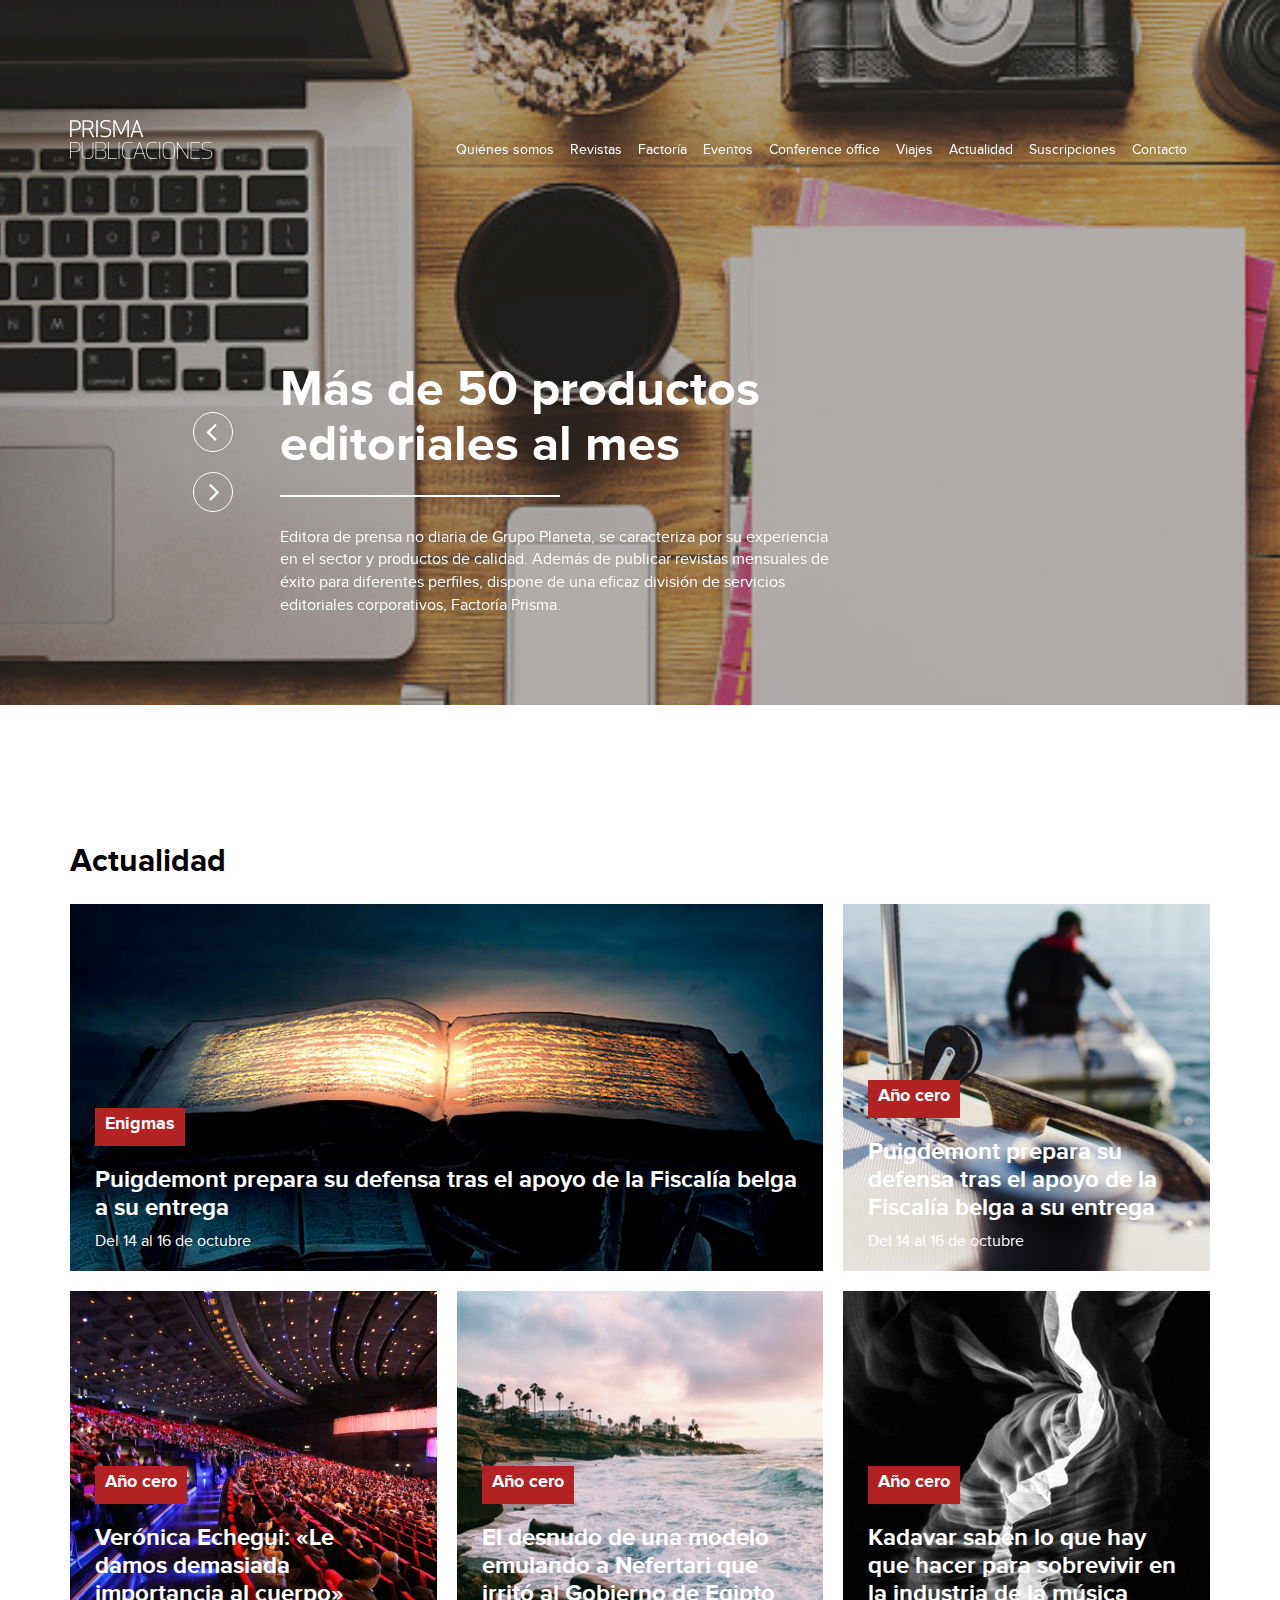
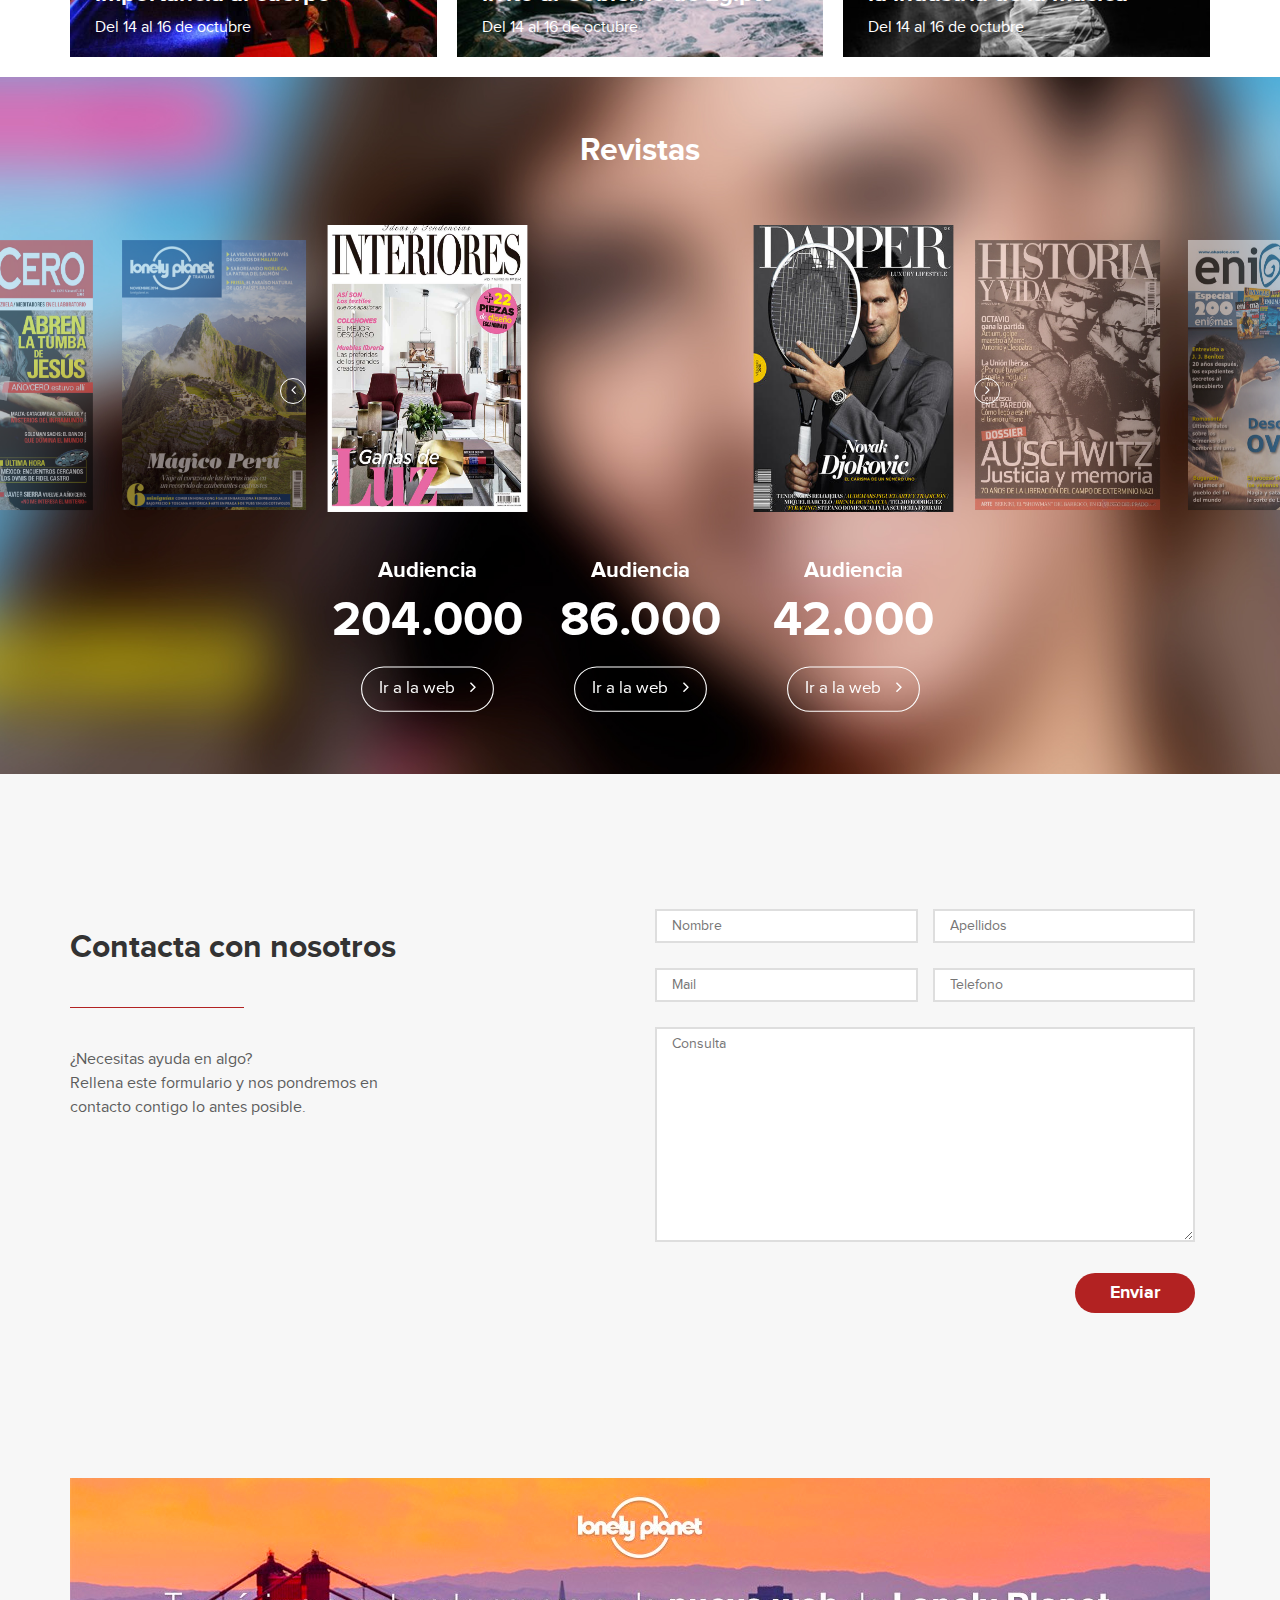
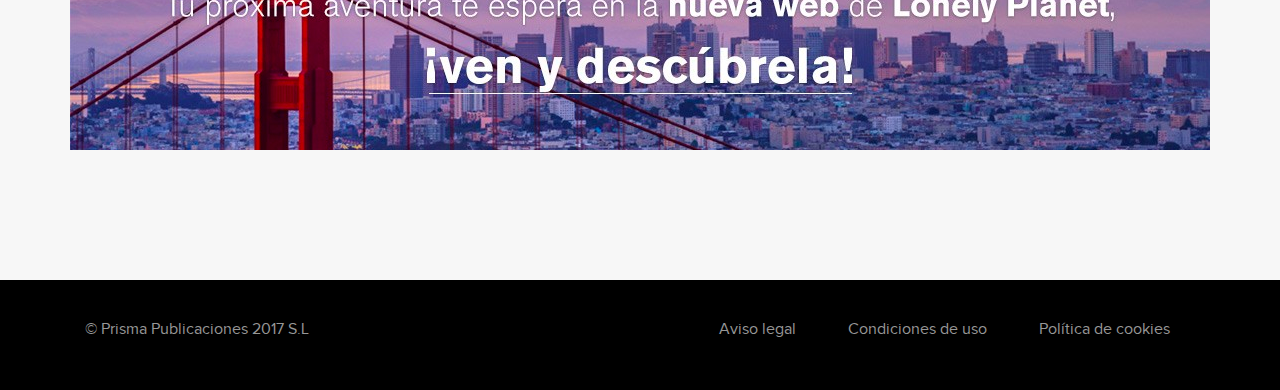
==== commit 1e0093cf: "fix header home menu efect" ====
--- a/index.html
+++ b/index.html
@@ -59,7 +59,7 @@
                 <!-- // Slider Banner Home \\ -->
                 <div class="slider-home owl-carousel owl-theme">
                     <div class="item">
-                        <div class="sld-ctn" style="background: url('assets/images/home-bg.jpg'); background-size: cover;">
+                        <div class="sld-ctn">
                             <div class="container">
                                 <div class="sld-info col-sm-6 col-sm-offset-2 col-xs-10 col-xs-offset-2">
                                     <h1>Más de 50 productos<br />
@@ -71,7 +71,7 @@
                         <p class="mobile-item">Editora de prensa no diaria de Grupo Planeta, se caracteriza por su experiencia en el sector y productos de calidad.  Además de publicar revistas mensuales de éxito para diferentes perfiles, dispone de una eficaz división de servicios editoriales corporativos, Factoría Prisma.</p>
                     </div>
                     <div class="item">
-                        <div class="sld-ctn" style="background: url('assets/images/home-bg.jpg'); background-size: cover;">
+                        <div class="sld-ctn">
                             <div class="container">
                                 <div class="sld-info col-sm-6 col-sm-offset-2 col-xs-10 col-xs-offset-2">
                                     <h1>Más de 50 productos<br />
--- a/assets/css/custom.css
+++ b/assets/css/custom.css
@@ -202,6 +202,11 @@
     position: absolute;
     top: 0;
     z-index: 9;
+    background-image: url(../images/home-bg.jpg);
+    background-attachment: fixed;
+    background-position: center;
+    background-repeat: no-repeat;
+    background-size: cover;
 }
 .slider-home .owl-item {
     opacity: 1;
@@ -673,6 +678,13 @@
     width: auto;
     max-width: none;
 }
+.eventos-content .eventos-ports .post-ctn .eve-date img {
+    width: 24px;
+    height: 20px;
+    vertical-align: text-bottom;
+    margin-right: 5px;
+}
+
 .eventos-content .eventos-ports .post-ctn .eve-txt {
     position: relative;
     padding: 25px;
--- a/assets/css/responsive.css
+++ b/assets/css/responsive.css
@@ -104,10 +104,10 @@
         padding-bottom: 15px;
     }
     .quienes-temp .page-body .section-image img {
-    	height: 475px;
+        height: 475px;
     }
     .page-body .section-content {
-    	padding-top: 80px;
+        padding-top: 80px;
     }
 }
 @media screen and (min-width: 768px) and (max-width: 1023px) {
@@ -132,11 +132,11 @@
     }
 }
 @media screen and (max-width: 1366px) {
-	.eventos-content .eventos-ports .post-ctn img {
-		width: auto;
-		height: 255px;
-		max-width: none;
-	}
+    .eventos-content .eventos-ports .post-ctn img {
+        width: auto;
+        height: 255px;
+        max-width: none;
+    }
 }
 @media screen and (max-width: 991px) {
     .slider-home .owl-nav {
@@ -349,6 +349,7 @@
         margin: 0;
     }
     .eventos-content .eventos-filter .btn-round {
+        float: left;
         margin: 0 25px 0 25px;
     }
     .somos-content .form-group {
@@ -429,7 +430,7 @@
         width: 100%;
     }
     .viajes-content .somos .somos-item img {
-    	width: 100%;
+        width: 100%;
         height: auto;
     }
     .viajes-content .tab-child .right > span {
@@ -658,18 +659,18 @@
         padding-left: 0;
     }
     .footer {
-    	padding-top: 50px;
+        padding-top: 50px;
     }
     .main-contain {
-    	margin-bottom: 50px;
+        margin-bottom: 50px;
     }
     .microsite-evento-template .footer-text {
-    	margin-top: 30px;
+        margin-top: 30px;
     }
     .quienes-temp .contact #map img {
-    	width: 100%;
-    	height: auto;
-    	margin-bottom: 30px;
+        width: 100%;
+        height: auto;
+        margin-bottom: 30px;
     }
     .office-temp .eventos-content .eventos-filter select.form-control {
         border-radius: 0;
@@ -697,9 +698,9 @@
         float: left;
         margin: 0 25px 0 0;
     }
-	.factoria-temp .page-content .page-body h2 {
-		max-width: 100%;
-	}
+    .factoria-temp .page-content .page-body h2 {
+        max-width: 100%;
+    }
     .eventos-content .eventos-ports .post-ctn img {
         width: 100%;
         height: auto;
@@ -779,17 +780,17 @@
         margin-top: 30px;
     }
     .header {
-	    background-size: cover !important;
-	}
+        background-size: cover !important;
+    }
     .page-revistas-interior .header {
-    	background-position: -600px !important;
+        background-position: -600px !important;
     }
 }
 @media screen and (max-width: 449px) {
-	.quienes-temp .page-body .section-image img {
-		height: 230px;
+    .quienes-temp .page-body .section-image img {
+        height: 230px;
         width: auto;
-	}
+    }
     .slider-home .sld-ctn .sld-info {
         bottom: 30px;
     }
@@ -937,7 +938,7 @@
         top: 210px;
     }
     .hightline:after {
-    	width: 100%;
+        width: 100%;
     }
 }
 @media screen and (max-width: 359px) {
